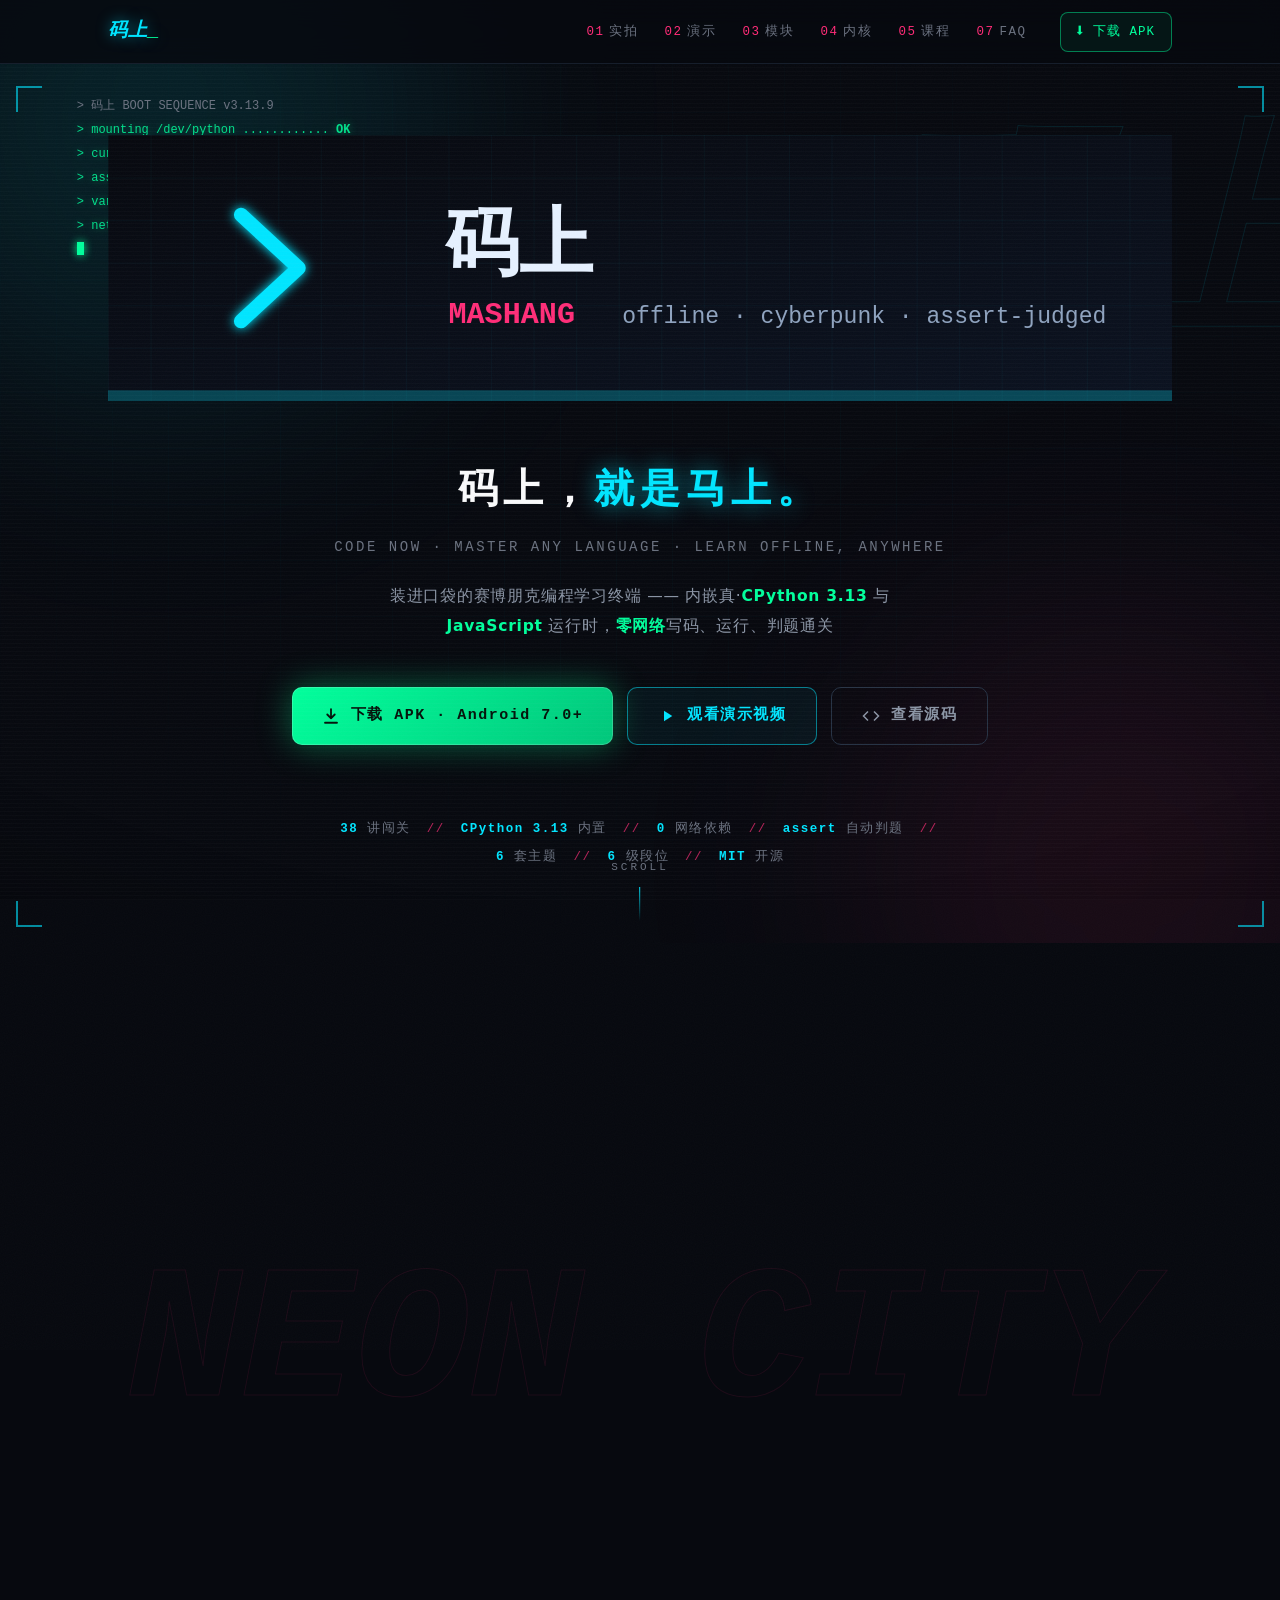
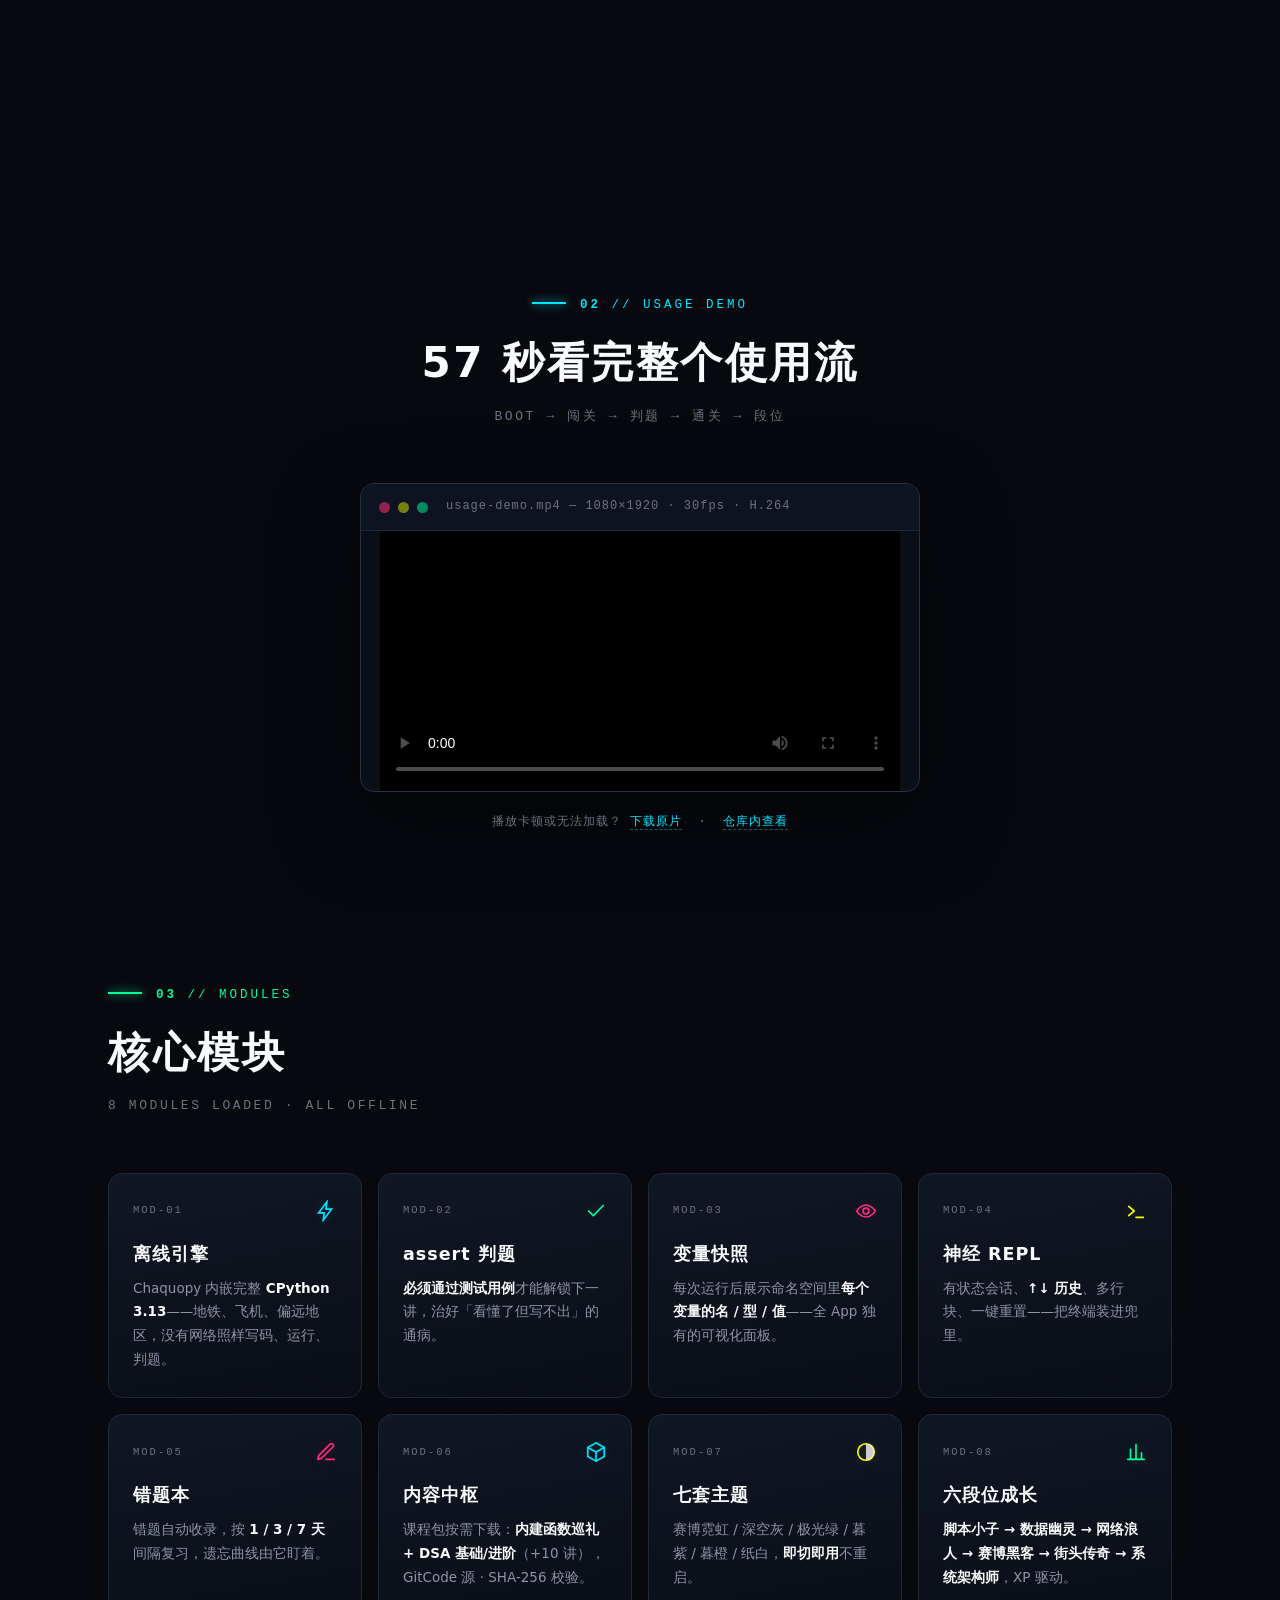
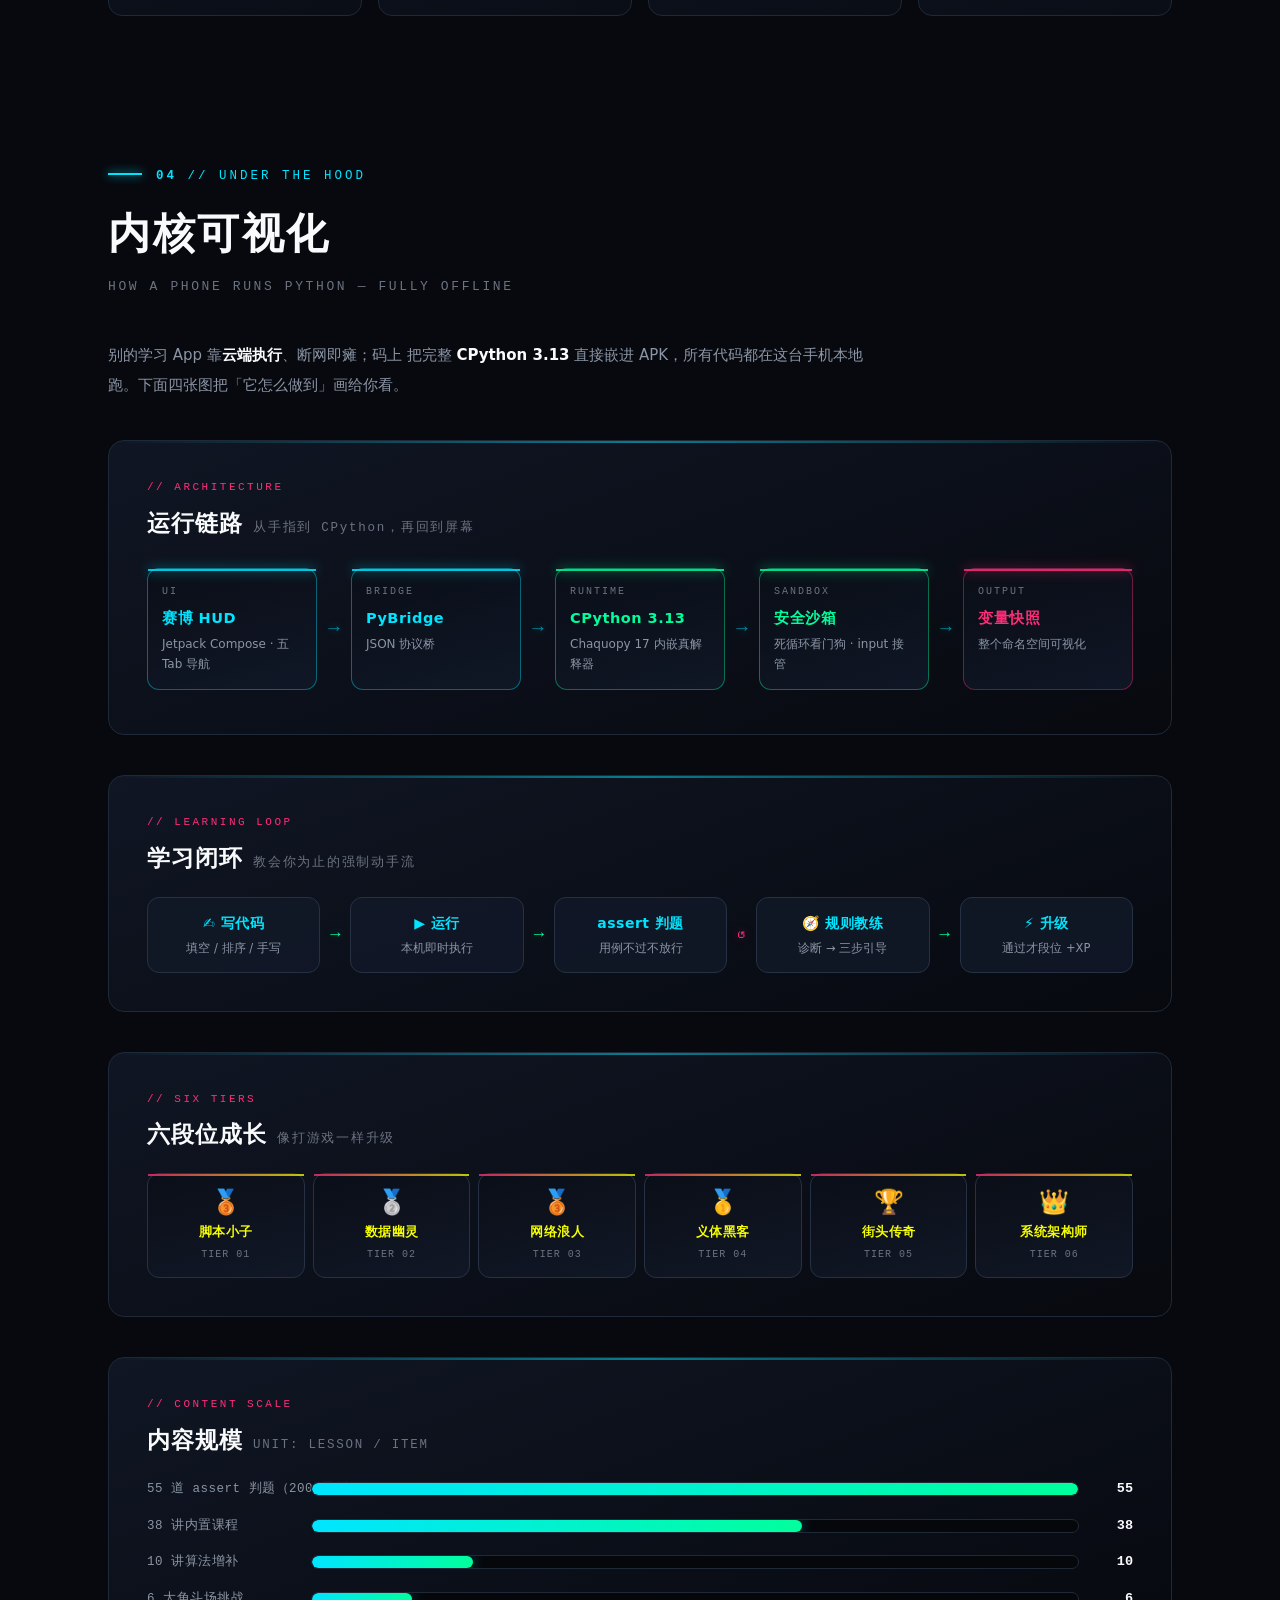
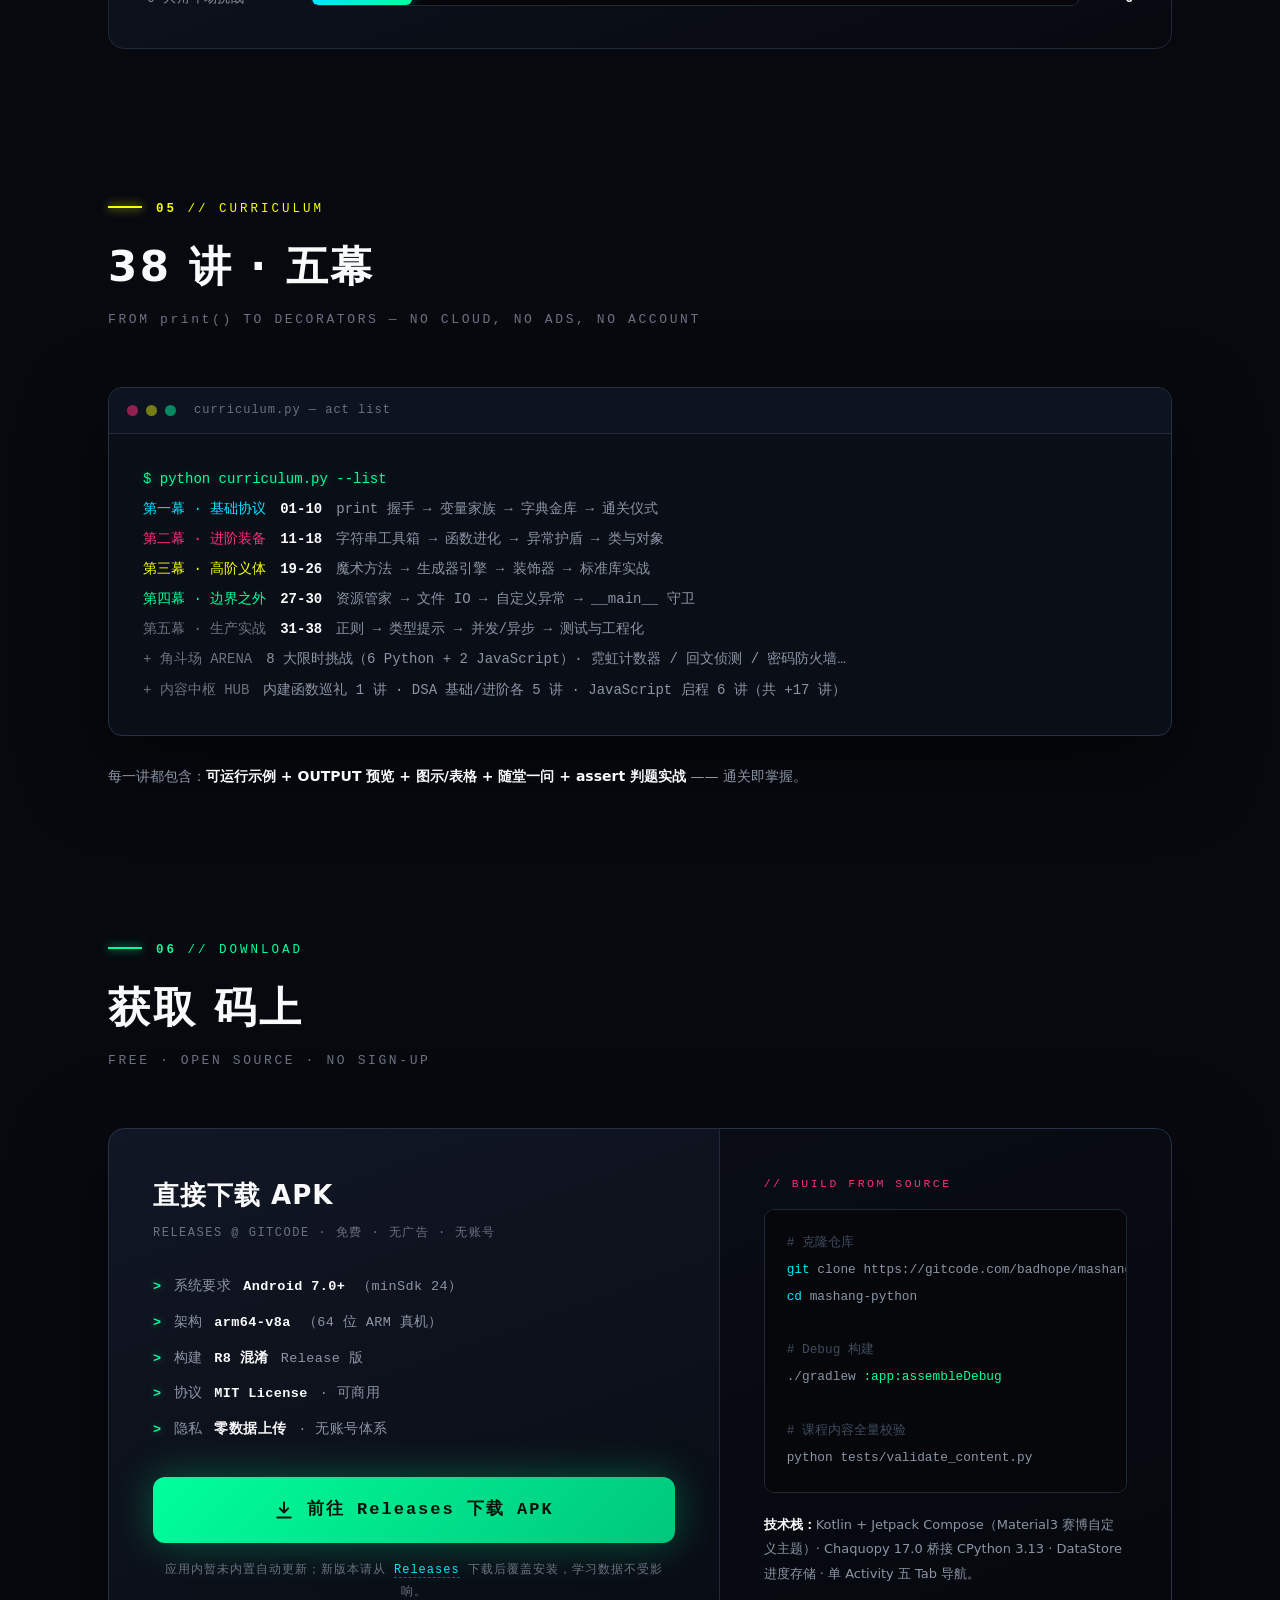
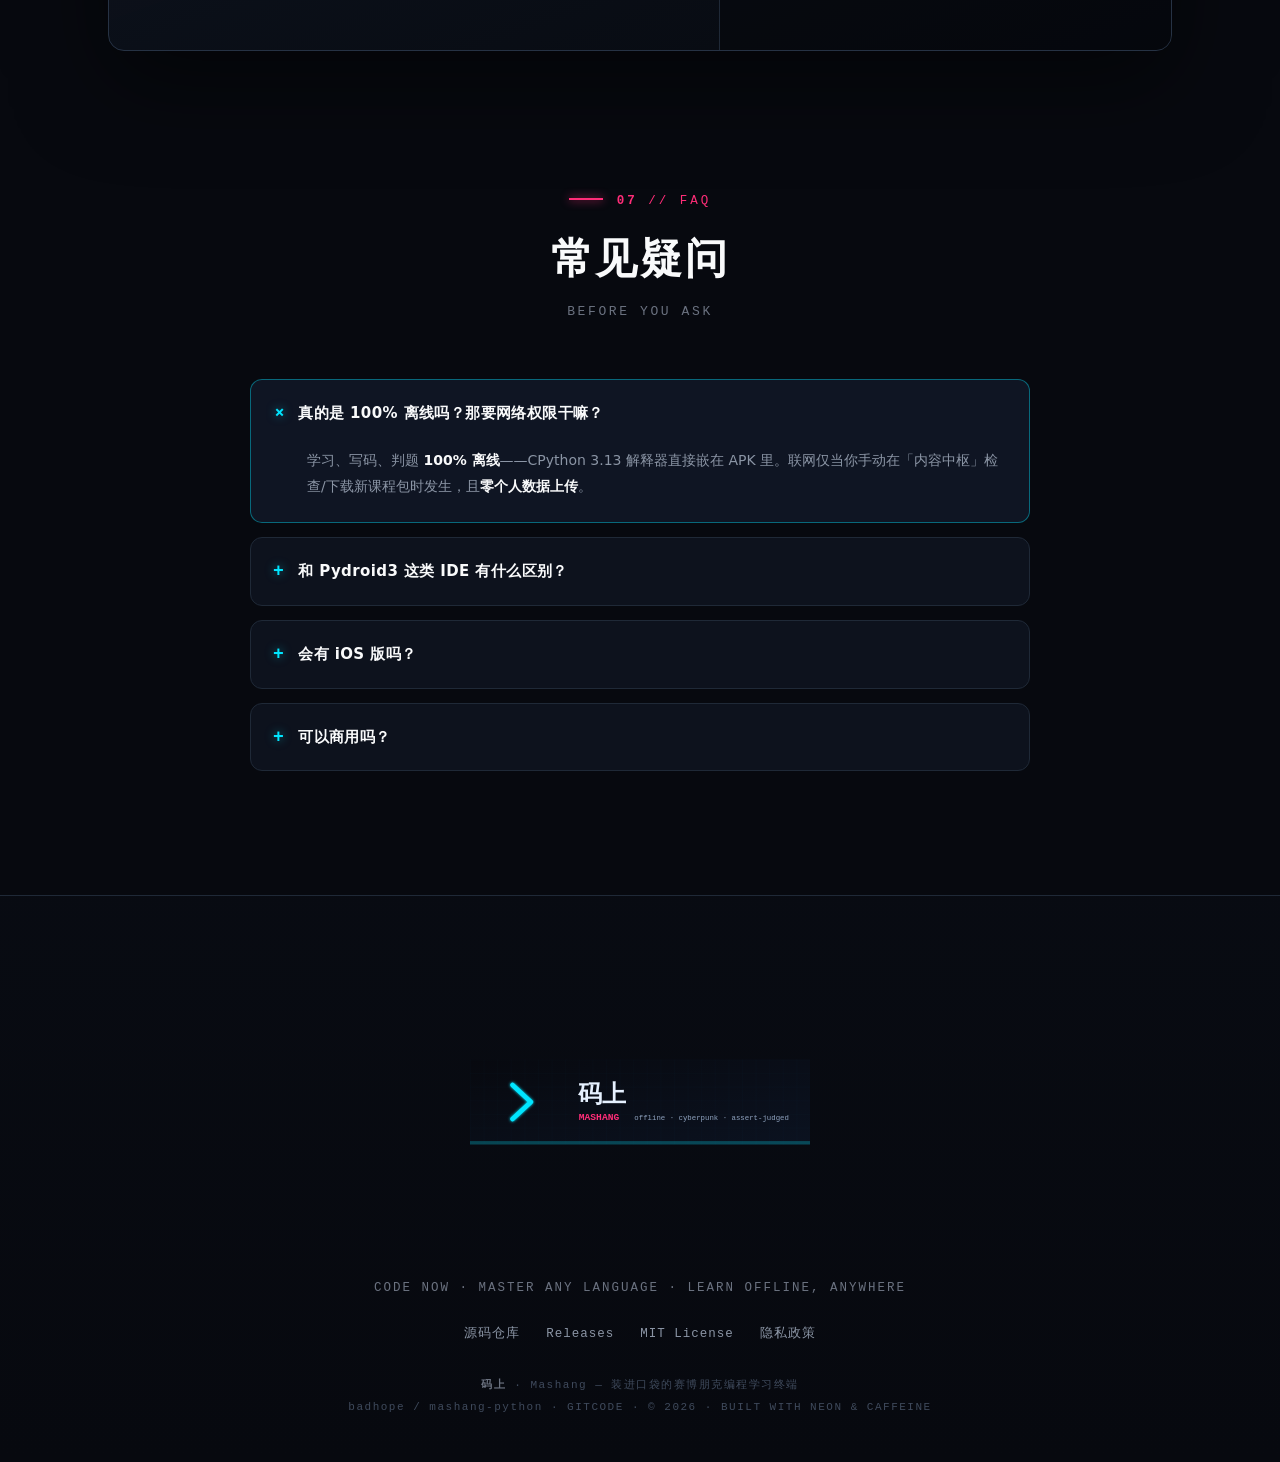
==== docs/index.html @ 93b21c2a "docs: 按品牌/一致性评审 P0 修正三语 README 与全站数字口径 - 日语 README 课程体系由 30 讲 4 幕重写为 38 讲 5 幕（与中英文一致），   补第五幕 31-38 " ====
<!DOCTYPE html>
<html lang="zh-CN">
<head>
<meta charset="UTF-8">
<meta name="viewport" content="width=device-width, initial-scale=1.0, viewport-fit=cover">
<title>码上 · Mashang — 装进口袋的赛博朋克编程学习终端</title>
<meta name="description" content="码上 · Mashang：内嵌真实语言运行时的离线编程学习终端。38 讲闯关、assert 自动判题、变量可视化、六段位成长。Android 7.0+ 免费下载，MIT 开源。">
<meta name="theme-color" content="#07090F">
<link rel="icon" href="data:image/svg+xml,%3Csvg xmlns='http://www.w3.org/2000/svg' viewBox='0 0 32 32'%3E%3Crect width='32' height='32' rx='6' fill='%2307090F'/%3E%3Ctext x='16' y='21' font-family='monospace' font-size='13' font-weight='700' fill='%2300E5FF' text-anchor='middle'%3EPY%3C/text%3E%3Crect x='6' y='25' width='20' height='2.5' fill='%2300FF9C'/%3E%3C/svg%3E">
<style>
:root{
  --bg0:#07090F; --bg1:#0A0E17; --card:#111827; --line:#1F2937; --line2:#263244;
  --cyan:#00E5FF; --green:#00FF9C; --mag:#FF2D78; --yel:#F7FF00;
  --dim:#6B7280; --dim2:#8B95A5; --hi:#F9FAFB;
  --mono:'JetBrains Mono','SF Mono','Cascadia Code','Fira Code',Consolas,'Courier New',monospace;
  --sans:'PingFang SC','HarmonyOS Sans SC','MiSans','Microsoft YaHei','Noto Sans SC',system-ui,sans-serif;
  --ease:cubic-bezier(.22,.68,.26,1);
  --nav-h:64px;
}
*{margin:0;padding:0;box-sizing:border-box;-webkit-tap-highlight-color:transparent}
html{scroll-behavior:smooth;overflow-x:clip}
body{background:var(--bg0);color:var(--hi);font-family:var(--sans);overflow-x:clip;
  -webkit-font-smoothing:antialiased;line-height:1.6;width:100%}
img,video,svg{max-width:100%}
::selection{background:rgba(0,229,255,.28);color:#fff}
::-webkit-scrollbar{width:10px;height:8px}
::-webkit-scrollbar-track{background:var(--bg0)}
::-webkit-scrollbar-thumb{background:#1c2636;border-radius:5px;border:2px solid var(--bg0)}
::-webkit-scrollbar-thumb:hover{background:#2a3a52}
a{color:inherit;text-decoration:none}
button{font-family:inherit}
.wrap{width:100%;max-width:1120px;margin-inline:auto;padding-inline:clamp(18px,4.5vw,28px)}
.mono{font-family:var(--mono)}

/* ===== global fx ===== */
#scan{position:fixed;inset:0;pointer-events:none;z-index:98;
  background:repeating-linear-gradient(0deg,rgba(255,255,255,.018) 0 1px,transparent 1px 4px);}
#vig{position:fixed;inset:0;pointer-events:none;z-index:97;
  background:radial-gradient(130% 100% at 50% 40%,transparent 60%,rgba(0,0,0,.5) 100%);}
#noise{position:fixed;inset:-50%;width:200%;height:200%;pointer-events:none;z-index:96;opacity:.05;
  background-image:url("data:image/svg+xml,%3Csvg xmlns='http://www.w3.org/2000/svg' width='120' height='120'%3E%3Cfilter id='n'%3E%3CfeTurbulence type='fractalNoise' baseFrequency='0.9' numOctaves='2'/%3E%3C/filter%3E%3Crect width='120' height='120' filter='url(%23n)' opacity='.5'/%3E%3C/svg%3E");
  animation:grain 9s steps(6) infinite}
@keyframes grain{0%,100%{transform:translate(0,0)}20%{transform:translate(-3%,2%)}40%{transform:translate(2%,-3%)}60%{transform:translate(-2%,-2%)}80%{transform:translate(3%,3%)}}

/* scroll progress */
#prog{position:fixed;top:0;left:0;height:2px;width:100%;z-index:101;transform-origin:0 50%;
  transform:scaleX(0);background:linear-gradient(90deg,var(--cyan),var(--green),var(--yel));
  box-shadow:0 0 12px rgba(0,229,255,.6);pointer-events:none}

/* reveal */
.rv{opacity:0;transform:translateY(34px);transition:opacity .8s var(--ease),transform .8s var(--ease)}
.rv.in{opacity:1;transform:none}

/* back to top */
#totop{position:fixed;right:18px;bottom:22px;z-index:99;width:46px;height:46px;border-radius:12px;
  display:flex;align-items:center;justify-content:center;cursor:pointer;
  color:var(--cyan);border:1px solid rgba(0,229,255,.45);background:rgba(7,9,15,.85);
  backdrop-filter:blur(10px);-webkit-backdrop-filter:blur(10px);
  opacity:0;visibility:hidden;transform:translateY(14px);
  transition:opacity .35s,visibility .35s,transform .35s,box-shadow .25s}
#totop.show{opacity:1;visibility:visible;transform:none}
#totop:hover{box-shadow:0 0 24px rgba(0,229,255,.35)}
#totop:active{transform:scale(.92)}
#totop svg{width:20px;height:20px}

/* ===== nav ===== */
nav{position:fixed;top:0;left:0;right:0;z-index:100;height:var(--nav-h);
  background:rgba(7,9,15,.82);backdrop-filter:blur(14px);-webkit-backdrop-filter:blur(14px);
  border-bottom:1px solid rgba(31,41,55,.7);transition:background .3s,box-shadow .3s}
nav.scrolled{background:rgba(7,9,15,.94);box-shadow:0 8px 30px rgba(0,0,0,.45)}
nav .wrap{height:100%;display:flex;align-items:center;gap:34px}
.nav-logo{font-family:var(--mono);font-weight:800;font-size:19px;color:var(--cyan);
  text-shadow:0 0 14px rgba(0,229,255,.5);letter-spacing:1px;font-style:italic;flex:none}
.nav-logo b{color:var(--hi);font-style:normal}
.nav-links{display:flex;gap:26px;margin-left:auto}
.nav-links a{font-family:var(--mono);font-size:12.5px;color:var(--dim);letter-spacing:1.5px;transition:color .25s}
.nav-links a:hover{color:var(--cyan);text-shadow:0 0 10px rgba(0,229,255,.5)}
.nav-links a i{color:var(--mag);font-style:normal;margin-right:5px}
.nav-cta{font-family:var(--mono);font-size:12.5px;letter-spacing:1px;color:var(--green);
  border:1px solid rgba(0,255,156,.45);padding:9px 16px;border-radius:8px;background:rgba(0,255,156,.06);
  transition:all .25s;white-space:nowrap;flex:none}
.nav-cta:hover{background:rgba(0,255,156,.16);box-shadow:0 0 22px rgba(0,255,156,.25)}
.nav-cta:active{transform:scale(.96)}
@media(max-width:860px){
  .nav-links{display:none}
  .nav-cta{margin-left:auto;padding:8px 14px;font-size:12px}
  nav .wrap{gap:14px}
}

/* ===== hero ===== */
#hero{min-height:100vh;min-height:100svh;position:relative;display:flex;flex-direction:column;
  justify-content:center;padding:calc(var(--nav-h) + 54px) 0 76px;overflow:clip}
#hero .glow-a,#hero .glow-b{position:absolute;border-radius:50%;filter:blur(120px);pointer-events:none;will-change:transform}
#hero .glow-a{width:560px;height:560px;background:rgba(0,229,255,.10);top:-160px;left:-120px}
#hero .glow-b{width:520px;height:520px;background:rgba(255,45,120,.08);bottom:-180px;right:-100px}
.gridbg{position:absolute;inset:0;pointer-events:none;opacity:.5;
  background:linear-gradient(rgba(0,229,255,.045) 1px,transparent 1px),
             linear-gradient(90deg,rgba(0,229,255,.045) 1px,transparent 1px);
  background-size:56px 56px;
  -webkit-mask-image:radial-gradient(75% 62% at 50% 42%,#000 30%,transparent 100%);
          mask-image:radial-gradient(75% 62% at 50% 42%,#000 30%,transparent 100%)}
.wm{position:absolute;right:-40px;top:16%;font-family:var(--mono);font-weight:800;font-style:italic;
  font-size:clamp(120px,18vw,230px);line-height:.9;color:transparent;
  -webkit-text-stroke:1px rgba(0,229,255,.10);pointer-events:none;user-select:none;letter-spacing:-4px}
.corner{position:absolute;width:26px;height:26px;pointer-events:none;opacity:.6;z-index:2}
.corner.tl{top:calc(var(--nav-h) + 22px);left:16px;border-top:2px solid var(--cyan);border-left:2px solid var(--cyan)}
.corner.tr{top:calc(var(--nav-h) + 22px);right:16px;border-top:2px solid var(--cyan);border-right:2px solid var(--cyan)}
.corner.bl{bottom:16px;left:16px;border-bottom:2px solid var(--cyan);border-left:2px solid var(--cyan)}
.corner.br{bottom:16px;right:16px;border-bottom:2px solid var(--cyan);border-right:2px solid var(--cyan)}

#boot{position:absolute;top:calc(var(--nav-h) + 30px);left:clamp(40px,6vw,80px);
  font-family:var(--mono);font-size:12px;line-height:2;
  color:rgba(0,255,156,.85);text-shadow:0 0 8px rgba(0,255,156,.35);pointer-events:none}
#boot .c{color:var(--dim);text-shadow:none}
#boot .caret{display:inline-block;width:7px;height:13px;background:var(--green);vertical-align:-2px;
  animation:blink 1s steps(1) infinite;box-shadow:0 0 8px var(--green)}
@keyframes blink{50%{opacity:0}}
@media(max-width:1020px){#boot{display:none}.wm{opacity:.45}}

.hero-inner{position:relative;text-align:center;z-index:2;width:100%}
.hero-logo{width:min(620px,88vw);margin:0 auto 8px;display:block;
  filter:drop-shadow(0 0 34px rgba(0,229,255,.28))}
.glitch-wrap{position:relative;display:inline-block;max-width:100%;animation:glitchshift 7s infinite}
@keyframes glitchshift{
  0%,91%,94.5%,100%{transform:none;filter:none}
  92%{transform:translate(-2px,1px) skewX(-1.2deg);filter:hue-rotate(18deg)}
  93%{transform:translate(2px,-1px)}
  93.6%{transform:translate(-1px,0) skewX(.8deg)}
}
.hero-tag{margin-top:30px;font-size:clamp(24px,5.4vw,40px);font-weight:900;letter-spacing:.14em}
.hero-tag em{font-style:normal;color:var(--cyan);text-shadow:0 0 22px rgba(0,229,255,.55)}
.hero-tag-en{margin-top:14px;font-family:var(--mono);font-size:clamp(10.5px,2.6vw,14px);
  color:var(--dim);letter-spacing:.18em;line-height:1.9;max-width:640px;margin-inline:auto}
.hero-sub{margin-top:22px;font-size:clamp(13.5px,3.2vw,15.5px);color:var(--dim2);letter-spacing:.05em;
  max-width:560px;margin-inline:auto;line-height:1.9;padding-inline:2px}
.hero-sub b{color:var(--green);font-weight:600}
.hero-cta{margin-top:clamp(30px,6vw,46px);display:flex;gap:14px;justify-content:center;
  align-items:stretch;flex-wrap:wrap;padding-inline:4px}
.btn{display:inline-flex;align-items:center;justify-content:center;gap:11px;font-family:var(--mono);
  font-weight:700;font-size:clamp(13.5px,3vw,15px);letter-spacing:.1em;padding:16px 30px;
  border-radius:10px;transition:transform .3s var(--ease),box-shadow .3s,background .25s,border-color .25s;
  position:relative;user-select:none;min-height:52px}
.btn svg{width:18px;height:18px;flex:none}
.btn:active{transform:scale(.97)!important}
.btn-primary{color:#04130b;background:linear-gradient(135deg,var(--green),#00c77b);
  box-shadow:0 0 34px rgba(0,255,156,.35),inset 0 0 0 1px rgba(255,255,255,.18)}
.btn-primary:hover{transform:translateY(-2px);box-shadow:0 6px 48px rgba(0,255,156,.5)}
.btn-ghost{color:var(--cyan);border:1px solid rgba(0,229,255,.5);background:rgba(0,229,255,.05)}
.btn-ghost:hover{background:rgba(0,229,255,.13);box-shadow:0 0 28px rgba(0,229,255,.28);transform:translateY(-2px)}
.btn-dim{color:var(--dim2);border:1px solid var(--line2);background:transparent}
.btn-dim:hover{color:var(--hi);border-color:var(--dim);transform:translateY(-2px)}
@media(max-width:560px){
  .hero-cta{flex-direction:column;align-items:center}
  .hero-cta .btn{width:min(100%,330px)}
}
.hero-stats{margin-top:clamp(44px,8vw,74px);display:flex;justify-content:center;flex-wrap:wrap;
  gap:8px 14px;max-width:640px;margin-inline:auto;
  font-family:var(--mono);font-size:clamp(10.5px,2.6vw,12.5px);color:var(--dim);letter-spacing:.12em}
.hero-stats span{white-space:nowrap}
.hero-stats span b{color:var(--cyan);font-weight:700}
.hero-stats .sep{color:rgba(255,45,120,.7);margin:0 2px}
.scroll-hint{position:absolute;bottom:22px;left:50%;transform:translateX(-50%);
  font-family:var(--mono);font-size:11px;color:var(--dim);letter-spacing:3px;text-align:center}
.scroll-hint::after{content:"";display:block;width:1px;height:34px;margin:10px auto 0;
  background:linear-gradient(var(--cyan),transparent);animation:drip 1.8s infinite}
@keyframes drip{0%{transform:scaleY(0);transform-origin:top}55%{transform:scaleY(1);transform-origin:top}56%{transform-origin:bottom}100%{transform:scaleY(0);transform-origin:bottom}}

/* ===== sections ===== */
section{padding:clamp(70px,11vw,110px) 0;scroll-margin-top:calc(var(--nav-h) + 12px)}
.sec-head{margin-bottom:clamp(36px,6vw,56px)}
.sec-id{font-family:var(--mono);font-size:12.5px;letter-spacing:3px;margin-bottom:14px}
.sec-id b{font-weight:700}
.sec-id .bar{display:inline-block;width:34px;height:2px;vertical-align:4px;margin-right:14px;
  background:currentColor;box-shadow:0 0 10px currentColor}
h2{font-size:clamp(26px,5.4vw,42px);font-weight:900;letter-spacing:.06em}
h2 small{display:block;font-family:var(--mono);font-size:clamp(10.5px,2.6vw,13px);font-weight:400;
  color:var(--dim);letter-spacing:.2em;margin-top:10px}
.sec-cyan{color:var(--cyan)} .sec-mag{color:var(--mag)} .sec-green{color:var(--green)} .sec-yel{color:var(--yel)}

/* ---- phones ---- */
#shots{position:relative;overflow:clip}
#shots .wm2{position:absolute;left:50%;top:44%;transform:translate(-50%,-50%);
  font-family:var(--mono);font-weight:800;font-style:italic;font-size:clamp(90px,15vw,190px);
  color:transparent;-webkit-text-stroke:1px rgba(255,45,120,.09);white-space:nowrap;pointer-events:none}
.phone-row{display:flex;justify-content:center;align-items:flex-end;gap:clamp(18px,4vw,56px);
  perspective:1400px}
.phone{width:min(258px,72vw);flex:none;position:relative;min-width:0;
  transition:transform .55s var(--ease)}
.phone .frame{border-radius:26px;padding:9px;background:linear-gradient(160deg,#141c2b,#0a0e17);
  border:1px solid var(--line2);position:relative;
  box-shadow:0 30px 70px rgba(0,0,0,.6),0 0 0 1px rgba(0,0,0,.5);transition:border-color .4s,box-shadow .4s}
.phone .frame::after{content:"";position:absolute;inset:0;border-radius:26px;pointer-events:none;
  background:linear-gradient(115deg,rgba(255,255,255,.07) 0%,transparent 28%)}
.phone .screen{border-radius:19px;overflow:hidden;position:relative;background:#07090F}
.phone .screen img{display:block;width:100%;height:auto}
.phone .screen::before{content:"";position:absolute;inset:0;z-index:2;pointer-events:none;
  background:repeating-linear-gradient(0deg,rgba(255,255,255,.03) 0 1px,transparent 1px 3px)}
.phone .notch{position:absolute;top:9px;left:50%;transform:translateX(-50%);width:86px;height:16px;
  background:#05070B;border-radius:0 0 10px 10px;z-index:3}
.phone-cap{margin-top:18px;text-align:center;font-family:var(--mono);font-size:11.5px;
  letter-spacing:2px;color:var(--dim)}
.phone-cap b{display:block;font-size:13px;margin-bottom:4px;letter-spacing:2px}
.p1{transform:rotateY(10deg) translateY(26px)}
.p2{transform:translateY(-14px);z-index:2}
.p3{transform:rotateY(-10deg) translateY(26px)}
@media(hover:hover) and (min-width:861px){
  .phone:hover{transform:translateY(-16px) rotateY(0)}
  .phone:hover .frame{border-color:rgba(0,229,255,.55);
    box-shadow:0 34px 80px rgba(0,0,0,.65),0 0 44px rgba(0,229,255,.18)}
}
/* mobile carousel */
@media(max-width:860px){
  .phone-row{flex-wrap:nowrap;overflow-x:auto;justify-content:flex-start;gap:18px;
    scroll-snap-type:x mandatory;-webkit-overflow-scrolling:touch;
    padding:6px 8px 10px;margin-inline:calc(-1 * clamp(18px,4.5vw,28px) + 8px);
    scrollbar-width:none}
  .phone-row::-webkit-scrollbar{display:none}
  .phone{width:min(76vw,290px);scroll-snap-align:center;transform:none!important}
  .phone-cap{white-space:nowrap}
  .carousel-hint{display:flex!important}
}
.carousel-hint{display:none;justify-content:center;align-items:center;gap:12px;margin-top:20px;
  font-family:var(--mono);font-size:11px;color:var(--dim);letter-spacing:2.5px}
.carousel-hint .line{width:44px;height:1px;background:linear-gradient(90deg,transparent,rgba(0,229,255,.55),transparent)}

/* ---- video ---- */
.term{border:1px solid var(--line2);border-radius:14px;overflow:hidden;background:var(--bg1);
  box-shadow:0 30px 80px rgba(0,0,0,.55);min-width:0}
.term-bar{display:flex;align-items:center;gap:8px;padding:13px 18px;background:#0d1320;
  border-bottom:1px solid var(--line);min-width:0}
.term-bar i{width:11px;height:11px;border-radius:50%;background:#1f2937;flex:none}
.term-bar i:nth-child(1){background:rgba(255,45,120,.55)}
.term-bar i:nth-child(2){background:rgba(247,255,0,.45)}
.term-bar i:nth-child(3){background:rgba(0,255,156,.5)}
.term-bar .tt{margin-left:10px;font-family:var(--mono);font-size:12px;color:var(--dim);
  letter-spacing:1px;min-width:0;flex:1;white-space:nowrap;overflow:hidden;text-overflow:ellipsis}
.term video{display:block;width:100%;max-width:520px;margin:0 auto;background:#000}
.demo-wrap{max-width:560px;margin:0 auto}
.demo-note{margin-top:18px;text-align:center;font-family:var(--mono);font-size:12px;
  color:var(--dim);letter-spacing:1px;line-height:2.1;padding-inline:8px}
.demo-note a{color:var(--cyan);border-bottom:1px dashed rgba(0,229,255,.4)}
.demo-note a:hover{text-shadow:0 0 10px rgba(0,229,255,.5)}
@media(max-width:560px){.demo-note{display:flex;flex-direction:column;gap:4px;align-items:center}}

/* ---- modules ---- */
.mods{display:grid;grid-template-columns:repeat(auto-fit,minmax(min(100%,248px),1fr));gap:16px}
.mod{border:1px solid var(--line);border-radius:14px;padding:26px 24px;background:
  linear-gradient(170deg,rgba(17,24,39,.9),rgba(10,14,23,.9));position:relative;overflow:hidden;
  min-width:0;transition:transform .4s var(--ease),border-color .4s,box-shadow .4s}
.mod::before{content:"";position:absolute;top:0;left:0;right:0;height:2px;background:var(--ac,var(--cyan));
  opacity:0;transition:opacity .4s;box-shadow:0 0 14px var(--ac,var(--cyan))}
@media(hover:hover){
  .mod:hover{transform:translateY(-5px);border-color:var(--ac-soft2,var(--line));
    box-shadow:0 18px 44px rgba(0,0,0,.5),0 0 30px var(--ac-soft,transparent)}
  .mod:hover::before{opacity:1}
}
.mod .top{display:flex;align-items:center;justify-content:space-between;margin-bottom:18px}
.mod .top svg{width:22px;height:22px;stroke:var(--ac,var(--cyan));flex:none;
  filter:drop-shadow(0 0 6px var(--ac-soft,rgba(0,229,255,.5)))}
.mod .id{font-family:var(--mono);font-size:10.5px;color:var(--dim);letter-spacing:2px}
.mod h3{font-size:17.5px;font-weight:800;letter-spacing:1px;margin-bottom:9px}
.mod p{font-size:13.5px;color:var(--dim2);line-height:1.75;overflow-wrap:anywhere}
.mod p b{color:var(--hi);font-weight:600}

/* ---- curriculum ---- */
.curr-term{font-family:var(--mono);font-size:clamp(12px,3vw,14px);line-height:2.15;
  padding:clamp(20px,4.5vw,30px) clamp(18px,4vw,34px);color:var(--dim2);min-width:0}
.curr-term .cmd{color:var(--green);text-shadow:0 0 8px rgba(0,255,156,.3)}
.act{display:flex;flex-wrap:wrap;align-items:baseline;column-gap:14px;row-gap:0}
.act .rng{color:var(--hi);font-weight:600}
.act .desc{color:var(--dim2)}
.a1{color:var(--cyan)} .a2{color:var(--mag)} .a3{color:var(--yel)}
.fin{color:var(--green)} .plus{color:var(--dim)}
.curr-term b{color:var(--hi);font-weight:600}
.curr-term .tag{white-space:nowrap}
.curr-chips{display:flex;flex-wrap:wrap;gap:12px;margin-top:26px}
.chip{font-family:var(--mono);font-size:12px;letter-spacing:1.5px;padding:9px 16px;border-radius:8px;
  border:1px solid var(--line2);color:var(--dim2)}
.chip b{margin-right:8px}
.curr-foot{margin-top:26px;font-size:14px;color:var(--dim2);line-height:2}
.curr-foot b{color:var(--hi)}

/* ---- download ---- */
.dl-card{display:grid;grid-template-columns:minmax(0,1.15fr) minmax(0,.85fr);gap:0;
  border:1px solid var(--line2);border-radius:16px;overflow:hidden;
  background:linear-gradient(160deg,rgba(17,24,39,.9),rgba(7,9,15,.95));
  box-shadow:0 30px 90px rgba(0,0,0,.5)}
@media(max-width:900px){.dl-card{grid-template-columns:minmax(0,1fr)}}
.dl-left{padding:clamp(28px,5vw,46px) clamp(22px,4.5vw,44px);border-right:1px solid var(--line);min-width:0}
@media(max-width:900px){.dl-left{border-right:none;border-bottom:1px solid var(--line)}}
.dl-left h3{font-size:clamp(21px,4.4vw,26px);font-weight:900;letter-spacing:1px;margin-bottom:8px}
.dl-left .sub{font-family:var(--mono);font-size:12px;color:var(--dim);letter-spacing:1.5px;margin-bottom:26px}
.spec{list-style:none;margin-bottom:30px}
.spec li{display:flex;gap:12px;align-items:baseline;font-size:13.5px;color:var(--dim2);
  padding:7px 0;font-family:var(--mono);letter-spacing:.4px;flex-wrap:wrap}
.spec li::before{content:">";color:var(--green);font-weight:700;flex:none;
  text-shadow:0 0 8px rgba(0,255,156,.4)}
.spec li b{color:var(--hi);font-weight:600}
.dl-btn-big{display:flex;align-items:center;justify-content:center;gap:13px;width:100%;
  font-family:var(--mono);font-weight:800;font-size:clamp(14.5px,3.4vw,17px);letter-spacing:2px;
  color:#04130b;padding:19px 12px;border-radius:12px;text-align:center;
  background:linear-gradient(135deg,var(--green),#00c77b);
  box-shadow:0 0 40px rgba(0,255,156,.3);transition:transform .3s var(--ease),box-shadow .3s}
.dl-btn-big:hover{transform:translateY(-3px);box-shadow:0 10px 54px rgba(0,255,156,.45)}
.dl-btn-big:active{transform:scale(.97)}
.dl-btn-big svg{width:20px;height:20px;flex:none}
.dl-alt{margin-top:16px;text-align:center;font-family:var(--mono);font-size:12px;
  color:var(--dim);letter-spacing:1px;line-height:1.9}
.dl-alt a{color:var(--cyan);border-bottom:1px dashed rgba(0,229,255,.4)}
.dl-right{padding:clamp(28px,5vw,46px) clamp(22px,4.5vw,44px);background:rgba(5,7,11,.5);min-width:0}
.dl-right .lbl{font-family:var(--mono);font-size:11.5px;color:var(--mag);letter-spacing:2.5px;margin-bottom:16px}
.codeblk{font-family:var(--mono);font-size:clamp(11.5px,2.9vw,12.8px);line-height:2.1;
  color:var(--dim2);background:#05070B;border:1px solid var(--line);border-radius:10px;
  padding:20px 22px;overflow-x:auto;white-space:pre;scrollbar-width:thin}
.codeblk .c1{color:var(--cyan)} .codeblk .c2{color:var(--green)} .codeblk .cm{color:#3f4a5c}
.dl-right .note{margin-top:20px;font-size:13px;color:var(--dim2);line-height:1.9}
.dl-right .note b{color:var(--hi)}

/* ---- faq ---- */
.faq{max-width:780px;margin:0 auto}
.faq details{border:1px solid var(--line);border-radius:12px;margin-bottom:14px;
  background:rgba(17,24,39,.6);transition:border-color .3s,background .3s;overflow:hidden}
.faq details[open]{border-color:rgba(0,229,255,.4);background:rgba(17,24,39,.85)}
.faq summary{cursor:pointer;list-style:none;padding:19px 22px;font-weight:700;font-size:15px;
  display:flex;align-items:center;gap:14px;letter-spacing:.4px;min-height:52px;user-select:none}
.faq summary::-webkit-details-marker{display:none}
.faq summary::before{content:"+";font-family:var(--mono);color:var(--cyan);font-size:18px;flex:none;
  text-shadow:0 0 10px rgba(0,229,255,.5);transition:transform .3s var(--ease)}
.faq details[open] summary::before{transform:rotate(45deg)}
.faq .ans{padding:0 22px 22px 56px;font-size:14px;color:var(--dim2);line-height:1.9;
  animation:ansIn .45s var(--ease)}
@keyframes ansIn{from{opacity:0;transform:translateY(-8px)}to{opacity:1;transform:none}}
.faq .ans b{color:var(--hi)}

/* ---- footer ---- */
footer{border-top:1px solid var(--line);padding:56px 0 44px;
  background:linear-gradient(rgba(10,14,23,.4),transparent)}
.foot-logo{width:min(340px,80vw);margin-inline:auto;opacity:.92;
  filter:drop-shadow(0 0 20px rgba(0,229,255,.18))}
footer .tag{margin-top:18px;font-family:var(--mono);font-size:clamp(10px,2.6vw,12.5px);
  color:var(--dim);letter-spacing:2px;padding-inline:12px}
.foot-links{display:flex;gap:14px 26px;justify-content:center;margin-top:26px;flex-wrap:wrap;padding-inline:12px}
.foot-links a{font-family:var(--mono);font-size:12.5px;color:var(--dim2);letter-spacing:1px;transition:color .25s}
.foot-links a:hover{color:var(--cyan)}
footer .fine{margin-top:30px;font-family:var(--mono);font-size:11px;color:#3f4a5c;
  letter-spacing:1.5px;line-height:2;padding-inline:12px;overflow-wrap:anywhere}
footer .fine b{color:var(--dim)}
.foot-center{text-align:center}

/* ---- system viz ---- */
.sys-sub{max-width:780px;color:var(--dim2);font-size:clamp(13.5px,3.2vw,15px);line-height:2;margin-top:-14px}
.sys-sub b{color:var(--hi)}
.viz{margin-top:clamp(26px,5vw,40px);border:1px solid var(--line);border-radius:16px;
  background:linear-gradient(160deg,rgba(17,24,39,.85),rgba(7,9,15,.92));
  padding:clamp(22px,4.5vw,38px);position:relative;overflow:hidden;min-width:0}
.viz::after{content:"";position:absolute;top:0;left:0;right:0;height:2px;
  background:linear-gradient(90deg,transparent,rgba(0,229,255,.5),transparent)}
.viz .vtag{font-family:var(--mono);font-size:11px;letter-spacing:2.5px;color:var(--mag);margin-bottom:8px}
.viz h3{font-size:clamp(18px,3.8vw,23px);font-weight:900;letter-spacing:1px;margin-bottom:20px}
.viz h3 small{font-family:var(--mono);font-weight:400;color:var(--dim);
  font-size:clamp(10.5px,2.6vw,12.5px);letter-spacing:.14em;margin-left:10px;display:inline-block}
.flow{display:flex;flex-wrap:wrap;align-items:stretch}
.node{flex:1 1 150px;min-width:0;border:1px solid var(--line2);border-radius:12px;
  padding:15px 14px;background:linear-gradient(165deg,rgba(10,14,23,.92),rgba(17,24,39,.92));
  position:relative;margin:6px 0}
.node::before{content:"";position:absolute;top:0;left:0;right:0;height:2px;background:var(--nc,var(--cyan));
  opacity:.85;box-shadow:0 0 12px var(--nc,var(--cyan))}
.node .ni{font-family:var(--mono);font-size:10px;color:var(--dim);letter-spacing:2px;margin-bottom:7px}
.node .nt{font-size:14.5px;font-weight:800;letter-spacing:.5px;margin-bottom:5px;color:var(--nc,var(--cyan))}
.node .nd{font-size:12px;color:var(--dim2);line-height:1.65}
.node.cyan{--nc:var(--cyan);border-color:rgba(0,229,255,.4)}
.node.green{--nc:var(--green);border-color:rgba(0,255,156,.4)}
.node.mag{--nc:var(--mag);border-color:rgba(255,45,120,.4)}
.arrow{display:flex;align-items:center;justify-content:center;color:rgba(0,229,255,.55);
  font-family:var(--mono);font-size:19px;flex:0 0 34px;text-shadow:0 0 10px rgba(0,229,255,.4)}
@media(max-width:760px){
  .flow{flex-direction:column}
  .arrow{transform:rotate(90deg);flex-basis:auto;height:24px}
}
.loop{display:flex;flex-wrap:wrap;gap:8px;align-items:stretch;justify-content:center}
.lnode{border:1px solid var(--line2);border-radius:12px;padding:14px 16px;
  background:rgba(17,24,39,.85);min-width:126px;flex:1 1 126px;text-align:center;min-width:0}
.lnode .lt{font-weight:800;font-size:14px;color:var(--cyan);letter-spacing:.5px}
.lnode .ld{font-size:11.5px;color:var(--dim2);margin-top:5px}
.larrow{display:flex;align-items:center;color:var(--green);font-family:var(--mono);font-size:17px;
  padding:0 2px;text-shadow:0 0 10px rgba(0,255,156,.4)}
.larrow.back{color:var(--mag);text-shadow:0 0 10px rgba(255,45,120,.4)}
.ladder{display:flex;flex-wrap:wrap;gap:8px}
.tier{flex:1 1 118px;min-width:0;border:1px solid var(--line2);border-radius:12px;padding:16px 10px 14px;
  background:linear-gradient(165deg,rgba(10,14,23,.92),rgba(17,24,39,.92));position:relative;text-align:center}
.tier::before{content:"";position:absolute;top:0;left:0;right:0;height:2px;
  background:linear-gradient(90deg,var(--mag),var(--yel));opacity:.75}
.tier .rk{font-size:24px;line-height:1;margin-bottom:8px}
.tier .tn{font-size:12.5px;font-weight:800;color:var(--yel);letter-spacing:.5px}
.tier .tp{font-family:var(--mono);font-size:10px;color:var(--dim);margin-top:5px;letter-spacing:1px}
.bars{display:flex;flex-direction:column;gap:15px;margin-top:4px}
.bar-row{display:grid;grid-template-columns:minmax(96px,150px) 1fr auto;gap:14px;align-items:center}
.bar-row .bl{font-family:var(--mono);font-size:12.5px;color:var(--dim2);letter-spacing:.5px;white-space:nowrap}
.bar-track{height:14px;border-radius:8px;background:#05070B;border:1px solid var(--line);overflow:hidden;min-width:0}
.bar-fill{height:100%;border-radius:8px;
  background:linear-gradient(90deg,var(--cyan),var(--green));
  box-shadow:0 0 14px rgba(0,229,255,.35);transform-origin:left;animation:barIn 1.1s var(--ease) both}
.bar-row:nth-child(2) .bar-fill{animation-delay:.12s}
.bar-row:nth-child(3) .bar-fill{animation-delay:.24s}
.bar-row:nth-child(4) .bar-fill{animation-delay:.36s}
@keyframes barIn{from{transform:scaleX(0)}to{transform:scaleX(1)}}
.bar-row .bv{font-family:var(--mono);font-size:13.5px;color:var(--hi);font-weight:700;min-width:40px;text-align:right}

/* ===== responsive fine-tuning ===== */
@media(max-width:560px){
  .corner.tl,.corner.tr{top:calc(var(--nav-h) + 12px)}
  .scroll-hint{display:none}
  #hero{padding-bottom:56px}
}
/* ===== reduced motion ===== */
@media (prefers-reduced-motion:reduce){
  html{scroll-behavior:auto}
  *,*::before,*::after{animation-duration:.01ms!important;animation-iteration-count:1!important;
    transition-duration:.01ms!important}
  .rv{opacity:1;transform:none}
}
</style>
</head>
<body>

<div id="noise"></div><div id="scan"></div><div id="vig"></div>
<div id="prog"></div>

<nav id="nav">
  <div class="wrap">
    <a class="nav-logo" href="#hero">码上<span style="color:var(--green)">_</span></a>
    <div class="nav-links">
      <a href="#shots"><i>01</i>实拍</a>
      <a href="#demo"><i>02</i>演示</a>
      <a href="#features"><i>03</i>模块</a>
      <a href="#system"><i>04</i>内核</a>
      <a href="#curriculum"><i>05</i>课程</a>
      <a href="#faq"><i>07</i>FAQ</a>
    </div>
    <a class="nav-cta" href="https://gitcode.com/badhope/mashang-python/releases" target="_blank" rel="noopener">⬇ 下载 APK</a>
  </div>
</nav>

<!-- ================= HERO ================= -->
<header id="hero">
  <div class="glow-a" id="glowA"></div><div class="glow-b" id="glowB"></div>
  <div class="gridbg"></div>
  <div class="wm">码上</div>
  <i class="corner tl"></i><i class="corner tr"></i><i class="corner bl"></i><i class="corner br"></i>
  <div id="boot" class="mono"></div>

  <div class="wrap hero-inner">
    <div class="glitch-wrap"><svg xmlns="http://www.w3.org/2000/svg" width="1200" height="300" viewBox="0 0 1200 300">
  <defs>
    <linearGradient id="bg" x1="0" y1="0" x2="1" y2="1">
      <stop offset="0" stop-color="#07090F"/>
      <stop offset="1" stop-color="#0B1220"/>
    </linearGradient>
    <filter id="glowCyan" x="-50%" y="-50%" width="200%" height="200%">
      <feGaussianBlur stdDeviation="6" result="b"/>
      <feMerge><feMergeNode in="b"/><feMergeNode in="SourceGraphic"/></feMerge>
    </filter>
    <filter id="glowGreen" x="-50%" y="-50%" width="200%" height="200%">
      <feGaussianBlur stdDeviation="5" result="b"/>
      <feMerge><feMergeNode in="b"/><feMergeNode in="SourceGraphic"/></feMerge>
    </filter>
    <pattern id="grid" width="48" height="48" patternUnits="userSpaceOnUse">
      <path d="M48 0H0V48" fill="none" stroke="#00E5FF" stroke-opacity="0.07"/>
    </pattern>
  </defs>

  <rect width="1200" height="300" fill="url(#bg)"/>
  <rect width="1200" height="300" fill="url(#grid)"/>

  <g filter="url(#glowCyan)">
    <path d="M150 90 L215 150 L150 210" fill="none" stroke="#00E5FF" stroke-width="16" stroke-linecap="round" stroke-linejoin="round"/>
  </g>
  <g filter="url(#glowGreen)">
    <path d="M245 196 L330 196" fill="none" stroke="#00FF9C" stroke-width="16" stroke-linecap="round"/>
  </g>

  <text x="380" y="150" font-family="Consolas, Menlo, monospace" font-size="84" font-weight="bold" fill="#E6F1FF">码上</text>
  <text x="384" y="212" font-family="Consolas, Menlo, monospace" font-size="34" font-weight="bold" fill="#FF2D78">MASHANG</text>
  <text x="580" y="212" font-family="Consolas, Menlo, monospace" font-size="26" fill="#8FA3BF">offline · cyberpunk · assert-judged</text>

  <rect x="0" y="288" width="1200" height="12" fill="#00E5FF" opacity="0.25"/>
</svg></div>
    <div class="hero-tag">码上，<em>就是马上。</em></div>
    <div class="hero-tag-en">CODE NOW · MASTER ANY LANGUAGE · LEARN OFFLINE, ANYWHERE</div>
    <div class="hero-sub">装进口袋的赛博朋克编程学习终端 —— 内嵌真·<b>CPython 3.13</b> 与 <b>JavaScript</b> 运行时，<b>零网络</b>写码、运行、判题通关</div>

    <div class="hero-cta">
      <a class="btn btn-primary" href="https://gitcode.com/badhope/mashang-python/releases" target="_blank" rel="noopener">
        <svg viewBox="0 0 24 24" fill="none" stroke="currentColor" stroke-width="2.4" stroke-linecap="round" stroke-linejoin="round"><path d="M12 3v12m0 0l-5-5m5 5l5-5M4 21h16"/></svg>
        下载 APK · Android 7.0+
      </a>
      <a class="btn btn-ghost" href="#demo">
        <svg viewBox="0 0 24 24" fill="currentColor"><path d="M8 5v14l11-7z"/></svg>
        观看演示视频
      </a>
      <a class="btn btn-dim" href="https://gitcode.com/badhope/mashang-python" target="_blank" rel="noopener">
        <svg viewBox="0 0 24 24" fill="none" stroke="currentColor" stroke-width="2"><path d="M16 18l6-6-6-6M8 6l-6 6 6 6"/></svg>
        查看源码
      </a>
    </div>

    <div class="hero-stats">
      <span><b>38</b> 讲闯关</span><span class="sep">//</span>
      <span><b>CPython 3.13</b> 内置</span><span class="sep">//</span>
      <span><b>0</b> 网络依赖</span><span class="sep">//</span>
      <span><b>assert</b> 自动判题</span><span class="sep">//</span>
      <span><b>6</b> 套主题</span><span class="sep">//</span>
      <span><b>6</b> 级段位</span><span class="sep">//</span>
      <span><b>MIT</b> 开源</span>
    </div>
  </div>
  <div class="scroll-hint">SCROLL</div>
</header>

<!-- ================= 01 SCREENS ================= -->
<section id="shots">
  <div class="wm2">NEON CITY</div>
  <div class="wrap">
    <div class="sec-head rv">
      <div class="sec-id sec-mag"><span class="bar"></span><b>01</b> // ON-DEVICE</div>
      <h2>装机实拍<small>REAL SCREENS · 1080×1920</small></h2>
    </div>
    <div class="phone-row" id="phoneRow">
      <div class="phone p1 rv">
        <div class="frame"><div class="notch"></div><div class="screen"><img src="assets/ph_home.jpg" alt="指挥台首页" width="600" height="1067"></div></div>
        <div class="phone-cap"><b style="color:var(--cyan)">指挥台 · HOME</b>XP / 连击 / 每日任务</div>
      </div>
      <div class="phone p2 rv">
        <div class="frame"><div class="notch"></div><div class="screen"><img src="assets/ph_console.jpg" alt="课程详情运行判题" width="600" height="1067"></div></div>
        <div class="phone-cap"><b style="color:var(--green)">运行判题 · RUN&GRADE</b>霓虹高亮 · 终端直显</div>
      </div>
      <div class="phone p3 rv">
        <div class="frame"><div class="notch"></div><div class="screen"><img src="assets/ph_toast.jpg" alt="通关结算" width="600" height="1067"></div></div>
        <div class="phone-cap"><b style="color:var(--yel)">通关结算 · CLEARED</b>assert 通过 · +60 XP</div>
      </div>
    </div>
    <div class="carousel-hint"><span class="line"></span>← 左右滑动查看 →<span class="line"></span></div>
  </div>
</section>

<!-- ================= 02 DEMO ================= -->
<section id="demo" style="padding-top:clamp(20px,4vw,40px)">
  <div class="wrap">
    <div class="sec-head rv" style="text-align:center">
      <div class="sec-id sec-cyan"><span class="bar"></span><b>02</b> // USAGE DEMO</div>
      <h2>57 秒看完整个使用流<small>BOOT → 闯关 → 判题 → 通关 → 段位</small></h2>
    </div>
    <div class="demo-wrap rv">
      <div class="term">
        <div class="term-bar"><i></i><i></i><i></i><span class="tt">usage-demo.mp4 — 1080×1920 · 30fps · H.264</span></div>
        <video controls preload="metadata" playsinline webkit-playsinline poster="assets/poster.jpg">
          <source src="usage-video.mp4" type="video/mp4">
          您的浏览器不支持视频播放 — 可使用下方链接下载观看。
        </video>
      </div>
      <div class="demo-note">
        <span>播放卡顿或无法加载？</span>
        <span><a href="usage-video.mp4" download="PY-NOW-usage-demo.mp4">下载原片</a>
        &nbsp;·&nbsp; <a href="https://gitcode.com/badhope/mashang-python/blob/main/demo/usage-video.mp4" target="_blank" rel="noopener">仓库内查看</a></span>
      </div>
    </div>
  </div>
</section>

<!-- ================= 03 MODULES ================= -->
<section id="features" style="padding-top:clamp(20px,4vw,40px)">
  <div class="wrap">
    <div class="sec-head rv">
      <div class="sec-id sec-green"><span class="bar"></span><b>03</b> // MODULES</div>
      <h2>核心模块<small>8 MODULES LOADED · ALL OFFLINE</small></h2>
    </div>
    <div class="mods" id="modGrid">
      <div class="mod rv" style="--ac:var(--cyan);--ac-soft:rgba(0,229,255,.16);--ac-soft2:rgba(0,229,255,.5)">
        <div class="top"><span class="id">MOD-01</span><svg viewBox="0 0 24 24" fill="none" stroke-width="1.8" stroke-linecap="round"><path d="M13 2L4 14h6l-1 8 9-12h-6z"/></svg></div>
        <h3>离线引擎</h3>
        <p>Chaquopy 内嵌完整 <b>CPython 3.13</b>——地铁、飞机、偏远地区，没有网络照样写码、运行、判题。</p>
      </div>
      <div class="mod rv" style="--ac:var(--green);--ac-soft:rgba(0,255,156,.16);--ac-soft2:rgba(0,255,156,.5)">
        <div class="top"><span class="id">MOD-02</span><svg viewBox="0 0 24 24" fill="none" stroke-width="1.8" stroke-linecap="round" stroke-linejoin="round"><path d="M20 6L9 17l-5-5"/></svg></div>
        <h3>assert 判题</h3>
        <p><b>必须通过测试用例</b>才能解锁下一讲，治好「看懂了但写不出」的通病。</p>
      </div>
      <div class="mod rv" style="--ac:var(--mag);--ac-soft:rgba(255,45,120,.16);--ac-soft2:rgba(255,45,120,.5)">
        <div class="top"><span class="id">MOD-03</span><svg viewBox="0 0 24 24" fill="none" stroke-width="1.8" stroke-linecap="round"><circle cx="12" cy="12" r="3.2"/><path d="M2 12s3.5-6.5 10-6.5S22 12 22 12s-3.5 6.5-10 6.5S2 12 2 12z"/></svg></div>
        <h3>变量快照</h3>
        <p>每次运行后展示命名空间里<b>每个变量的名 / 型 / 值</b>——全 App 独有的可视化面板。</p>
      </div>
      <div class="mod rv" style="--ac:var(--yel);--ac-soft:rgba(247,255,0,.14);--ac-soft2:rgba(247,255,0,.45)">
        <div class="top"><span class="id">MOD-04</span><svg viewBox="0 0 24 24" fill="none" stroke-width="1.8" stroke-linecap="round" stroke-linejoin="round"><path d="M4 17l6-5-6-5M12 19h8"/></svg></div>
        <h3>神经 REPL</h3>
        <p>有状态会话、<b>↑↓ 历史</b>、多行块、一键重置——把终端装进兜里。</p>
      </div>
      <div class="mod rv" style="--ac:var(--mag);--ac-soft:rgba(255,45,120,.16);--ac-soft2:rgba(255,45,120,.5)">
        <div class="top"><span class="id">MOD-05</span><svg viewBox="0 0 24 24" fill="none" stroke-width="1.8" stroke-linecap="round" stroke-linejoin="round"><path d="M12 20h9M16.5 3.5a2.1 2.1 0 013 3L7 19l-4 1 1-4z"/></svg></div>
        <h3>错题本</h3>
        <p>错题自动收录，按 <b>1 / 3 / 7 天</b>间隔复习，遗忘曲线由它盯着。</p>
      </div>
      <div class="mod rv" style="--ac:var(--cyan);--ac-soft:rgba(0,229,255,.16);--ac-soft2:rgba(0,229,255,.5)">
        <div class="top"><span class="id">MOD-06</span><svg viewBox="0 0 24 24" fill="none" stroke-width="1.8" stroke-linecap="round"><path d="M12 2l9 5v10l-9 5-9-5V7z"/><path d="M12 12l9-5M12 12v10M12 12L3 7"/></svg></div>
        <h3>内容中枢</h3>
        <p>课程包按需下载：<b>内建函数巡礼 + DSA 基础/进阶</b>（+10 讲），GitCode 源 · SHA-256 校验。</p>
      </div>
      <div class="mod rv" style="--ac:var(--yel);--ac-soft:rgba(247,255,0,.14);--ac-soft2:rgba(247,255,0,.45)">
        <div class="top"><span class="id">MOD-07</span><svg viewBox="0 0 24 24" fill="none" stroke-width="1.8" stroke-linecap="round"><circle cx="12" cy="12" r="9"/><path d="M12 3a9 9 0 010 18z" fill="currentColor" stroke="none" opacity=".8"/></svg></div>
        <h3>七套主题</h3>
        <p>赛博霓虹 / 深空灰 / 极光绿 / 暮紫 / 暮橙 / 纸白，<b>即切即用</b>不重启。</p>
      </div>
      <div class="mod rv" style="--ac:var(--green);--ac-soft:rgba(0,255,156,.16);--ac-soft2:rgba(0,255,156,.5)">
        <div class="top"><span class="id">MOD-08</span><svg viewBox="0 0 24 24" fill="none" stroke-width="1.8" stroke-linecap="round" stroke-linejoin="round"><path d="M3 20h18M6 20V9m6 11V4m6 16v-7"/></svg></div>
        <h3>六段位成长</h3>
        <p><b>脚本小子 → 数据幽灵 → 网络浪人 → 赛博黑客 → 街头传奇 → 系统架构师</b>，XP 驱动。</p>
      </div>
    </div>
  </div>
</section>

<!-- ================= 04 SYSTEM VIZ ================= -->
<section id="system" style="padding-top:clamp(20px,4vw,40px)">
  <div class="wrap">
    <div class="sec-head rv">
      <div class="sec-id sec-cyan"><span class="bar"></span><b>04</b> // UNDER THE HOOD</div>
      <h2>内核可视化<small>HOW A PHONE RUNS PYTHON — FULLY OFFLINE</small></h2>
    </div>
    <p class="sys-sub rv">别的学习 App 靠<b>云端执行</b>、断网即瘫；码上 把完整 <b>CPython 3.13</b> 直接嵌进 APK，所有代码都在这台手机本地跑。下面四张图把「它怎么做到」画给你看。</p>

    <div class="viz rv">
      <div class="vtag">// ARCHITECTURE</div>
      <h3>运行链路<small>从手指到 CPython，再回到屏幕</small></h3>
      <div class="flow">
        <div class="node cyan"><div class="ni">UI</div><div class="nt">赛博 HUD</div><div class="nd">Jetpack Compose · 五 Tab 导航</div></div>
        <div class="arrow">→</div>
        <div class="node cyan"><div class="ni">BRIDGE</div><div class="nt">PyBridge</div><div class="nd">JSON 协议桥</div></div>
        <div class="arrow">→</div>
        <div class="node green"><div class="ni">RUNTIME</div><div class="nt">CPython 3.13</div><div class="nd">Chaquopy 17 内嵌真解释器</div></div>
        <div class="arrow">→</div>
        <div class="node green"><div class="ni">SANDBOX</div><div class="nt">安全沙箱</div><div class="nd">死循环看门狗 · input 接管</div></div>
        <div class="arrow">→</div>
        <div class="node mag"><div class="ni">OUTPUT</div><div class="nt">变量快照</div><div class="nd">整个命名空间可视化</div></div>
      </div>
    </div>

    <div class="viz rv">
      <div class="vtag">// LEARNING LOOP</div>
      <h3>学习闭环<small>教会你为止的强制动手流</small></h3>
      <div class="loop">
        <div class="lnode"><div class="lt">✍️ 写代码</div><div class="ld">填空 / 排序 / 手写</div></div>
        <div class="larrow">→</div>
        <div class="lnode"><div class="lt">▶ 运行</div><div class="ld">本机即时执行</div></div>
        <div class="larrow">→</div>
        <div class="lnode"><div class="lt">assert 判题</div><div class="ld">用例不过不放行</div></div>
        <div class="larrow back">↺</div>
        <div class="lnode"><div class="lt">🧭 规则教练</div><div class="ld">诊断 → 三步引导</div></div>
        <div class="larrow">→</div>
        <div class="lnode"><div class="lt">⚡ 升级</div><div class="ld">通过才段位 +XP</div></div>
      </div>
    </div>

    <div class="viz rv">
      <div class="vtag">// SIX TIERS</div>
      <h3>六段位成长<small>像打游戏一样升级</small></h3>
      <div class="ladder">
        <div class="tier"><div class="rk">🥉</div><div class="tn">脚本小子</div><div class="tp">TIER 01</div></div>
        <div class="tier"><div class="rk">🥈</div><div class="tn">数据幽灵</div><div class="tp">TIER 02</div></div>
        <div class="tier"><div class="rk">🥉</div><div class="tn">网络浪人</div><div class="tp">TIER 03</div></div>
        <div class="tier"><div class="rk">🥇</div><div class="tn">义体黑客</div><div class="tp">TIER 04</div></div>
        <div class="tier"><div class="rk">🏆</div><div class="tn">街头传奇</div><div class="tp">TIER 05</div></div>
        <div class="tier"><div class="rk">👑</div><div class="tn">系统架构师</div><div class="tp">TIER 06</div></div>
      </div>
    </div>

    <div class="viz rv">
      <div class="vtag">// CONTENT SCALE</div>
      <h3>内容规模<small>UNIT: LESSON / ITEM</small></h3>
      <div class="bars">
        <div class="bar-row"><span class="bl">55 道 assert 判题（200 用例）</span><div class="bar-track"><div class="bar-fill" style="width:100%"></div></div><span class="bv">55</span></div>
        <div class="bar-row"><span class="bl">38 讲内置课程</span><div class="bar-track"><div class="bar-fill" style="width:64%"></div></div><span class="bv">38</span></div>
        <div class="bar-row"><span class="bl">10 讲算法增补</span><div class="bar-track"><div class="bar-fill" style="width:21%"></div></div><span class="bv">10</span></div>
        <div class="bar-row"><span class="bl">6 大角斗场挑战</span><div class="bar-track"><div class="bar-fill" style="width:13%"></div></div><span class="bv">6</span></div>
      </div>
    </div>
  </div>
</section>

<!-- ================= CURRICULUM ================= -->
<section id="curriculum" style="padding-top:clamp(20px,4vw,40px)">
  <div class="wrap">
    <div class="sec-head rv">
      <div class="sec-id sec-yel"><span class="bar"></span><b>05</b> // CURRICULUM</div>
      <h2>38 讲 · 五幕<small>FROM print() TO DECORATORS — NO CLOUD, NO ADS, NO ACCOUNT</small></h2>
    </div>
    <div class="term rv">
      <div class="term-bar"><i></i><i></i><i></i><span class="tt">curriculum.py — act list</span></div>
      <div class="curr-term">
        <div><span class="cmd">$ python curriculum.py --list</span></div>
        <div class="act"><span class="tag a1">第一幕 · 基础协议</span><span class="rng">01-10</span><span class="desc">print 握手 → 变量家族 → 字典金库 → 通关仪式</span></div>
        <div class="act"><span class="tag a2">第二幕 · 进阶装备</span><span class="rng">11-18</span><span class="desc">字符串工具箱 → 函数进化 → 异常护盾 → 类与对象</span></div>
        <div class="act"><span class="tag a3">第三幕 · 高阶义体</span><span class="rng">19-26</span><span class="desc">魔术方法 → 生成器引擎 → 装饰器 → 标准库实战</span></div>
        <div class="act"><span class="tag fin">第四幕 · 边界之外</span><span class="rng">27-30</span><span class="desc">资源管家 → 文件 IO → 自定义异常 → __main__ 守卫</span></div>
        <div class="act"><span class="tag plus">第五幕 · 生产实战</span><span class="rng">31-38</span><span class="desc">正则 → 类型提示 → 并发/异步 → 测试与工程化</span></div>
        <div class="act"><span class="tag plus">+ 角斗场 ARENA</span><span class="desc">8 大限时挑战（6 Python + 2 JavaScript）· 霓虹计数器 / 回文侦测 / 密码防火墙…</span></div>
        <div class="act"><span class="tag plus">+ 内容中枢 HUB</span><span class="desc">内建函数巡礼 1 讲 · DSA 基础/进阶各 5 讲 · JavaScript 启程 6 讲（共 +17 讲）</span></div>
      </div>
    </div>
    <p class="curr-foot rv">每一讲都包含：<b>可运行示例 + OUTPUT 预览 + 图示/表格 + 随堂一问 + assert 判题实战</b> —— 通关即掌握。</p>
  </div>
</section>

<!-- ================= 05 DOWNLOAD ================= -->
<section id="download" style="padding-top:clamp(20px,4vw,40px)">
  <div class="wrap">
    <div class="sec-head rv">
      <div class="sec-id sec-green"><span class="bar"></span><b>06</b> // DOWNLOAD</div>
      <h2>获取 码上<small>FREE · OPEN SOURCE · NO SIGN-UP</small></h2>
    </div>
    <div class="dl-card rv">
      <div class="dl-left">
        <h3>直接下载 APK</h3>
        <div class="sub">RELEASES @ GITCODE · 免费 · 无广告 · 无账号</div>
        <ul class="spec">
          <li>系统要求 <b>Android 7.0+</b>（minSdk 24）</li>
          <li>架构 <b>arm64-v8a</b>（64 位 ARM 真机）</li>
          <li>构建 <b>R8 混淆</b> Release 版</li>
          <li>协议 <b>MIT License</b> · 可商用</li>
          <li>隐私 <b>零数据上传</b> · 无账号体系</li>
        </ul>
        <a class="dl-btn-big" href="https://gitcode.com/badhope/mashang-python/releases" target="_blank" rel="noopener">
          <svg viewBox="0 0 24 24" fill="none" stroke="currentColor" stroke-width="2.4" stroke-linecap="round" stroke-linejoin="round"><path d="M12 3v12m0 0l-5-5m5 5l5-5M4 21h16"/></svg>
          前往 Releases 下载 APK
        </a>
        <div class="dl-alt">应用内暂未内置自动更新；新版本请从 <a href="https://gitcode.com/badhope/mashang-python/releases" target="_blank" rel="noopener">Releases</a> 下载后覆盖安装，学习数据不受影响。</div>
      </div>
      <div class="dl-right">
        <div class="lbl">// BUILD FROM SOURCE</div>
        <div class="codeblk"><span class="cm"># 克隆仓库</span>
<span class="c1">git</span> clone https://gitcode.com/badhope/mashang-python.git
<span class="c1">cd</span> mashang-python

<span class="cm"># Debug 构建</span>
./gradlew <span class="c2">:app:assembleDebug</span>

<span class="cm"># 课程内容全量校验</span>
python tests/validate_content.py</div>
        <p class="note"><b>技术栈：</b>Kotlin + Jetpack Compose（Material3 赛博自定义主题）· Chaquopy 17.0 桥接 CPython 3.13 · DataStore 进度存储 · 单 Activity 五 Tab 导航。</p>
      </div>
    </div>
  </div>
</section>

<!-- ================= FAQ ================= -->
<section id="faq" style="padding-top:clamp(16px,3vw,30px)">
  <div class="wrap">
    <div class="sec-head rv" style="text-align:center">
      <div class="sec-id sec-mag"><span class="bar"></span><b>07</b> // FAQ</div>
      <h2>常见疑问<small>BEFORE YOU ASK</small></h2>
    </div>
    <div class="faq" id="faqList">
      <details class="rv" open>
        <summary>真的是 100% 离线吗？那要网络权限干嘛？</summary>
        <div class="ans">学习、写码、判题 <b>100% 离线</b>——CPython 3.13 解释器直接嵌在 APK 里。联网仅当你手动在「内容中枢」检查/下载新课程包时发生，且<b>零个人数据上传</b>。</div>
      </details>
      <details class="rv">
        <summary>和 Pydroid3 这类 IDE 有什么区别？</summary>
        <div class="ans">Pydroid 是开发工具；码上 是<b>「课程即代码」的学习终端</b>——每讲自带判题挑战与成长体系。我们的目标是<b>教会你</b>，而不是只给你一个空白编辑器。</div>
      </details>
      <details class="rv">
        <summary>会有 iOS 版吗？</summary>
        <div class="ans">当前技术栈（Chaquopy）仅支持 Android；iOS 需要另一套方案，已列入<b>长期路线图</b>。</div>
      </details>
      <details class="rv">
        <summary>可以商用吗？</summary>
        <div class="ans">可以。项目以 <b>MIT License</b> 开源——可自由使用、修改、分发（含商用），只需保留许可声明。详见仓库 LICENSE。</div>
      </details>
    </div>
  </div>
</section>

<!-- ================= FOOTER ================= -->
<footer>
  <div class="wrap foot-center">
    <div class="rv"><div style="width:min(340px,80vw);margin:0 auto"><svg xmlns="http://www.w3.org/2000/svg" width="1200" height="300" viewBox="0 0 1200 300">
  <defs>
    <linearGradient id="bg" x1="0" y1="0" x2="1" y2="1">
      <stop offset="0" stop-color="#07090F"/>
      <stop offset="1" stop-color="#0B1220"/>
    </linearGradient>
    <filter id="glowCyan" x="-50%" y="-50%" width="200%" height="200%">
      <feGaussianBlur stdDeviation="6" result="b"/>
      <feMerge><feMergeNode in="b"/><feMergeNode in="SourceGraphic"/></feMerge>
    </filter>
    <filter id="glowGreen" x="-50%" y="-50%" width="200%" height="200%">
      <feGaussianBlur stdDeviation="5" result="b"/>
      <feMerge><feMergeNode in="b"/><feMergeNode in="SourceGraphic"/></feMerge>
    </filter>
    <pattern id="grid" width="48" height="48" patternUnits="userSpaceOnUse">
      <path d="M48 0H0V48" fill="none" stroke="#00E5FF" stroke-opacity="0.07"/>
    </pattern>
  </defs>

  <rect width="1200" height="300" fill="url(#bg)"/>
  <rect width="1200" height="300" fill="url(#grid)"/>

  <g filter="url(#glowCyan)">
    <path d="M150 90 L215 150 L150 210" fill="none" stroke="#00E5FF" stroke-width="16" stroke-linecap="round" stroke-linejoin="round"/>
  </g>
  <g filter="url(#glowGreen)">
    <path d="M245 196 L330 196" fill="none" stroke="#00FF9C" stroke-width="16" stroke-linecap="round"/>
  </g>

  <text x="380" y="150" font-family="Consolas, Menlo, monospace" font-size="84" font-weight="bold" fill="#E6F1FF">码上</text>
  <text x="384" y="212" font-family="Consolas, Menlo, monospace" font-size="34" font-weight="bold" fill="#FF2D78">MASHANG</text>
  <text x="580" y="212" font-family="Consolas, Menlo, monospace" font-size="26" fill="#8FA3BF">offline · cyberpunk · assert-judged</text>

  <rect x="0" y="288" width="1200" height="12" fill="#00E5FF" opacity="0.25"/>
</svg></div></div>
    <div class="tag">CODE NOW · MASTER ANY LANGUAGE · LEARN OFFLINE, ANYWHERE</div>
    <div class="foot-links">
      <a href="https://gitcode.com/badhope/mashang-python" target="_blank" rel="noopener">源码仓库</a>
      <a href="https://gitcode.com/badhope/mashang-python/releases" target="_blank" rel="noopener">Releases</a>
      <a href="https://gitcode.com/badhope/mashang-python/blob/main/LICENSE" target="_blank" rel="noopener">MIT License</a>
      <a href="https://gitcode.com/badhope/mashang-python/blob/main/PRIVACY_POLICY.md" target="_blank" rel="noopener">隐私政策</a>
    </div>
    <div class="fine">
      <b>码上</b> · Mashang — 装进口袋的赛博朋克编程学习终端<br>
      badhope / mashang-python · GITCODE · © 2026 · BUILT WITH NEON &amp; CAFFEINE
    </div>
  </div>
</footer>

<button id="totop" aria-label="回到顶部">
  <svg viewBox="0 0 24 24" fill="none" stroke="currentColor" stroke-width="2.2" stroke-linecap="round" stroke-linejoin="round"><path d="M12 19V5m0 0l-6 6m6-6l6 6"/></svg>
</button>

<script>
(() => {
  const reduceMotion = matchMedia('(prefers-reduced-motion: reduce)').matches;
  const finePointer  = matchMedia('(hover:hover) and (pointer:fine)').matches;

  /* ---- boot log typing ---- */
  const BOOT=[
    ['> 码上 BOOT SEQUENCE v3.13.9','c'],
    ['> mounting /dev/python ............ <b>OK</b>',''],
    ['> curriculum: 38 lessons .......... <b>LOADED</b>',''],
    ['> assert judge .................... <b>ARMED</b>',''],
    ['> variable snapshot ............... <b>READY</b>',''],
    ['> network ......................... <b style="color:#FF2D78">DISABLED</b>','']
  ];
  (async()=>{
    const box=document.getElementById('boot'); if(!box) return;
    if (reduceMotion){ box.innerHTML=BOOT.map(([h,c])=>`<div class="${c}">${h}</div>`).join(''); return; }
    for(const [html,cls] of BOOT){
      const d=document.createElement('div'); if(cls)d.className=cls;
      d.innerHTML=html; box.appendChild(d);
      await new Promise(r=>setTimeout(r,240));
    }
    const c=document.createElement('i'); c.className='caret'; box.appendChild(c);
  })();

  /* ---- scroll reveal with stagger ---- */
  document.querySelectorAll('.mods, .phone-row, .faq').forEach(g=>{
    [...g.querySelectorAll(':scope > .rv')].forEach((el,i)=>el.style.transitionDelay=(i*80)+'ms');
  });
  const io=new IntersectionObserver(es=>es.forEach(e=>{
    if(e.isIntersecting){ e.target.classList.add('in'); io.unobserve(e.target); }
  }),{threshold:.1,rootMargin:'0px 0px -36px 0px'});
  document.querySelectorAll('.rv').forEach(el=>io.observe(el));

  /* ---- scroll progress + nav state + back-to-top ---- */
  const prog=document.getElementById('prog'), nav=document.getElementById('nav'), totop=document.getElementById('totop');
  let ticking=false;
  function onScroll(){
    if(ticking) return; ticking=true;
    requestAnimationFrame(()=>{
      const st=scrollY, h=document.documentElement.scrollHeight-innerHeight;
      prog.style.transform=`scaleX(${h>0?st/h:0})`;
      nav.classList.toggle('scrolled', st>10);
      totop.classList.toggle('show', st>640);
      ticking=false;
    });
  }
  addEventListener('scroll', onScroll, {passive:true}); onScroll();
  totop.addEventListener('click', ()=>scrollTo({top:0, behavior:reduceMotion?'auto':'smooth'}));

  /* ---- hero glow parallax (desktop only) ---- */
  if (finePointer && !reduceMotion){
    const a=document.getElementById('glowA'), b=document.getElementById('glowB');
    let px=0,py=0,tx=0,ty=0,raf=null;
    addEventListener('mousemove', e=>{
      tx=(e.clientX/innerWidth-.5); ty=(e.clientY/innerHeight-.5);
      if(!raf) raf=requestAnimationFrame(step);
    }, {passive:true});
    function step(){
      px+=(tx-px)*.06; py+=(ty-py)*.06;
      a.style.transform=`translate(${px*34}px,${py*26}px)`;
      b.style.transform=`translate(${px*-30}px,${py*-22}px)`;
      raf=(Math.abs(tx-px)>.001||Math.abs(ty-py)>.001)?requestAnimationFrame(step):null;
    }
  }
})();
</script>
</body>
</html>
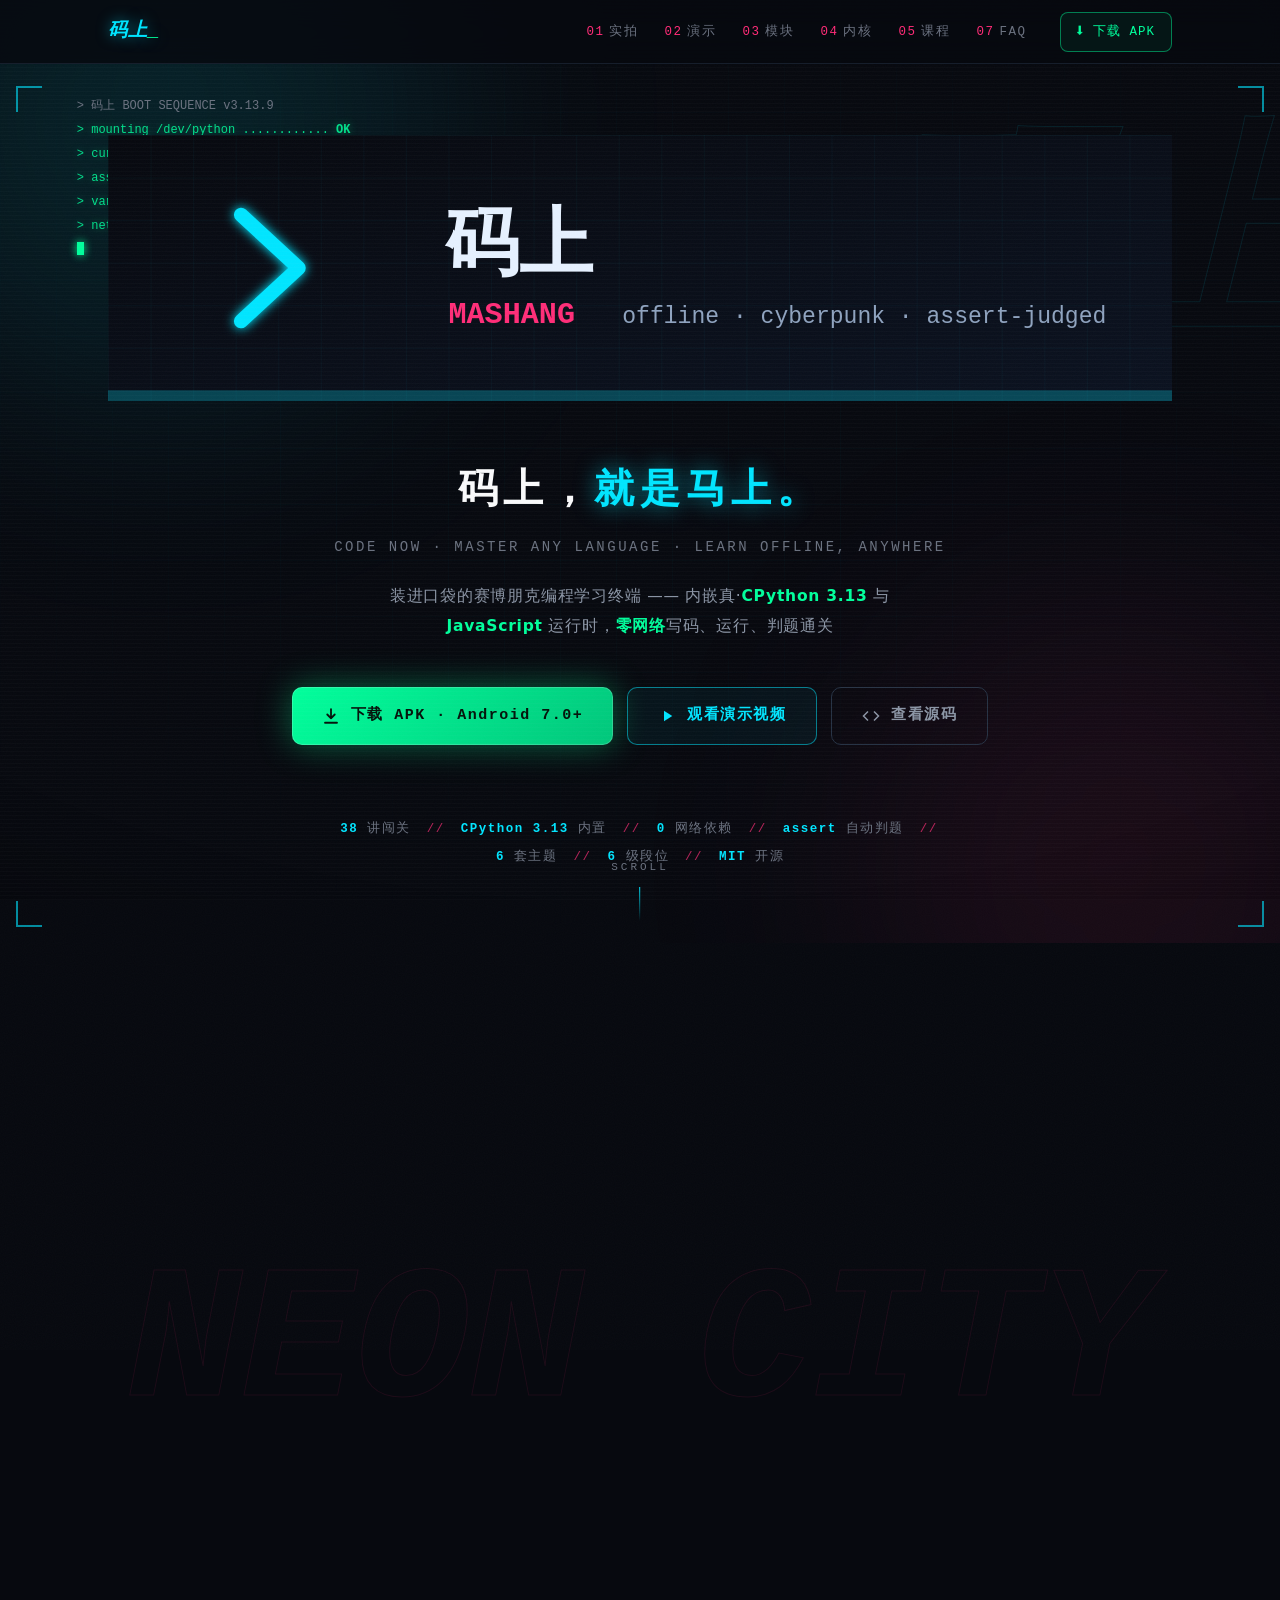
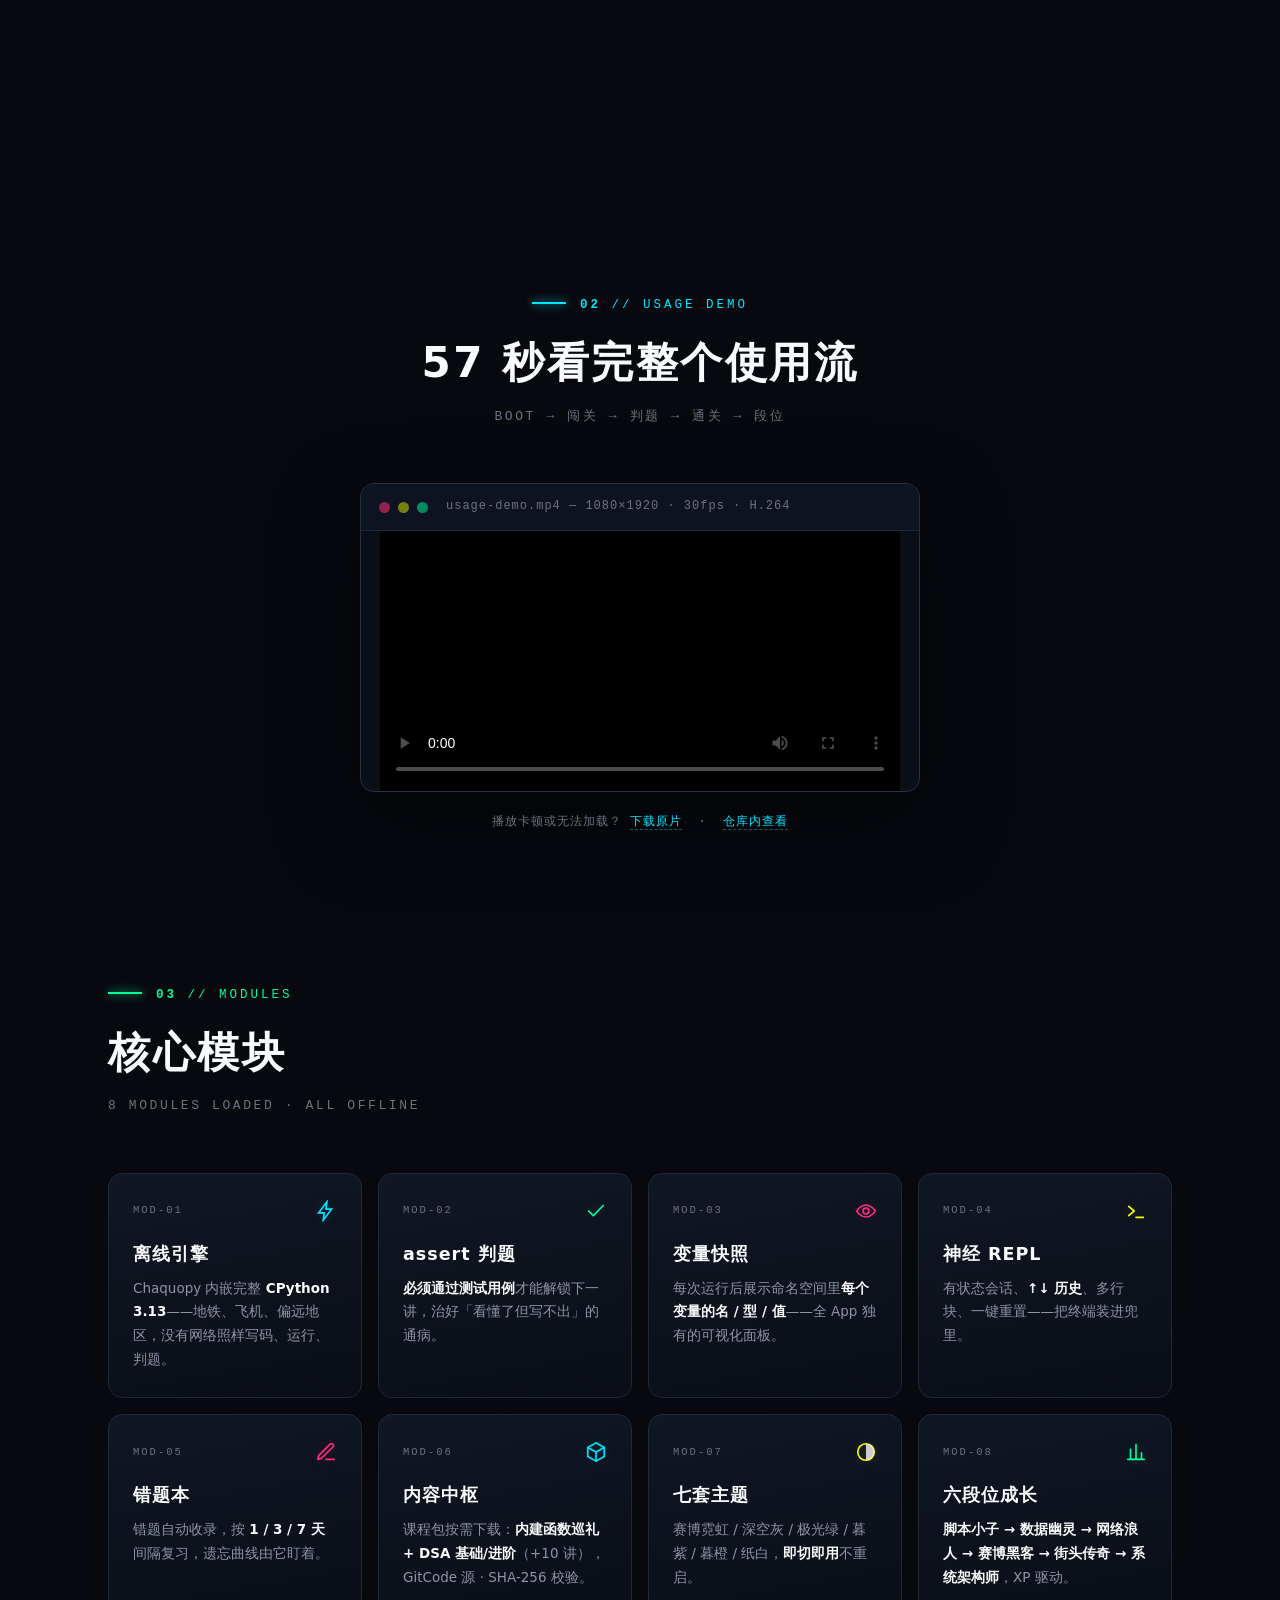
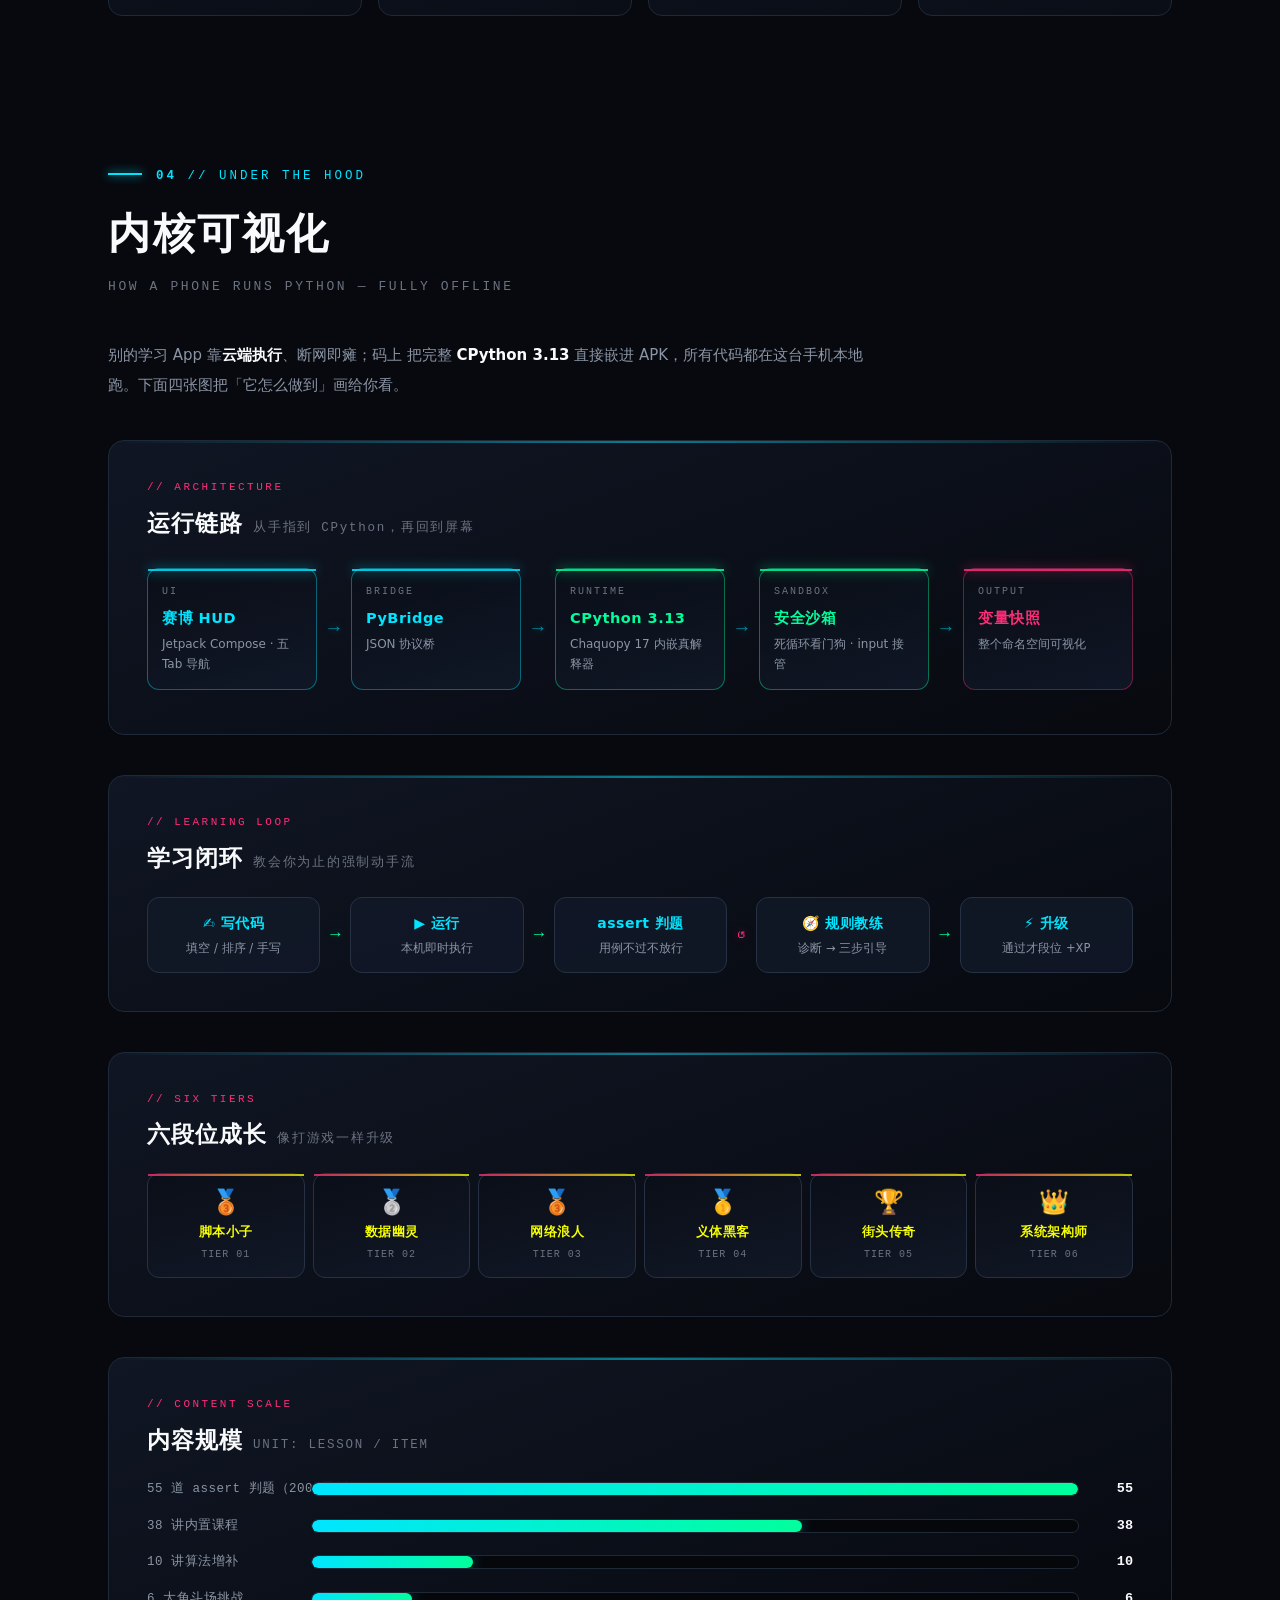
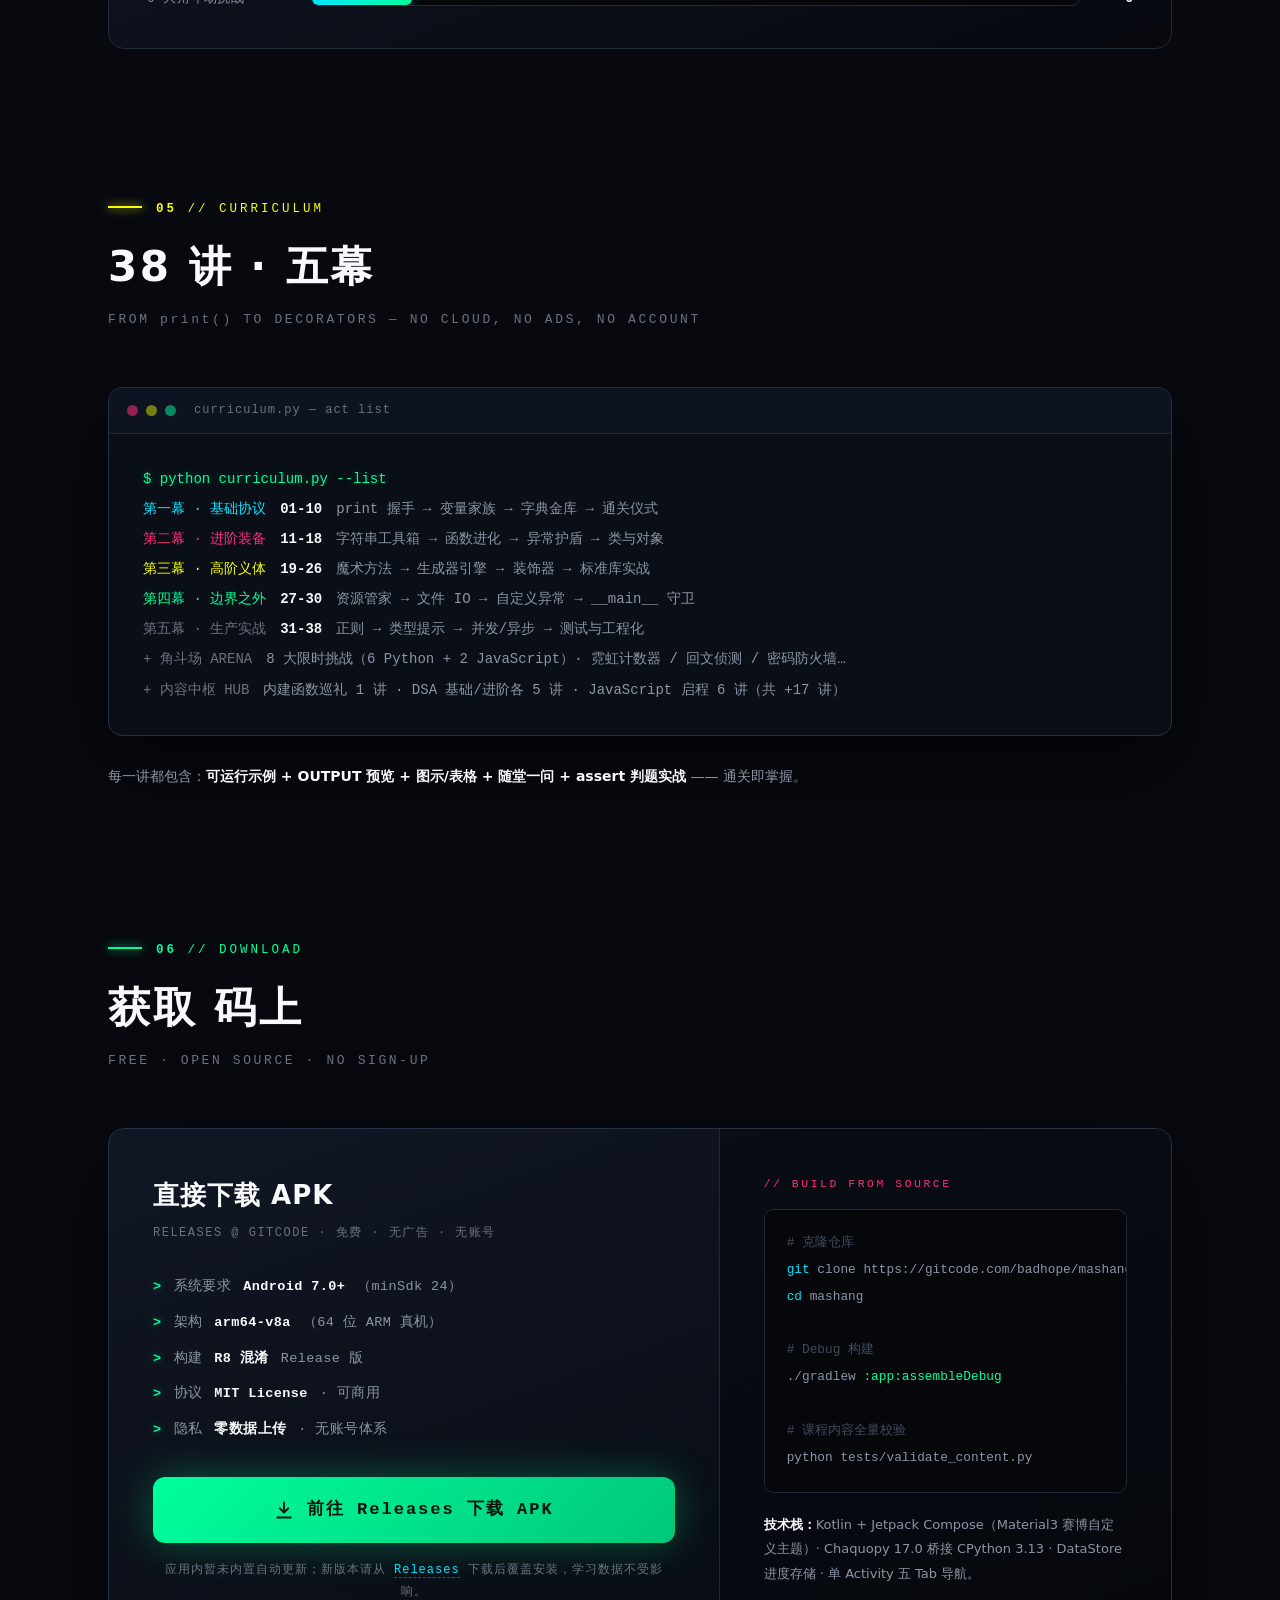
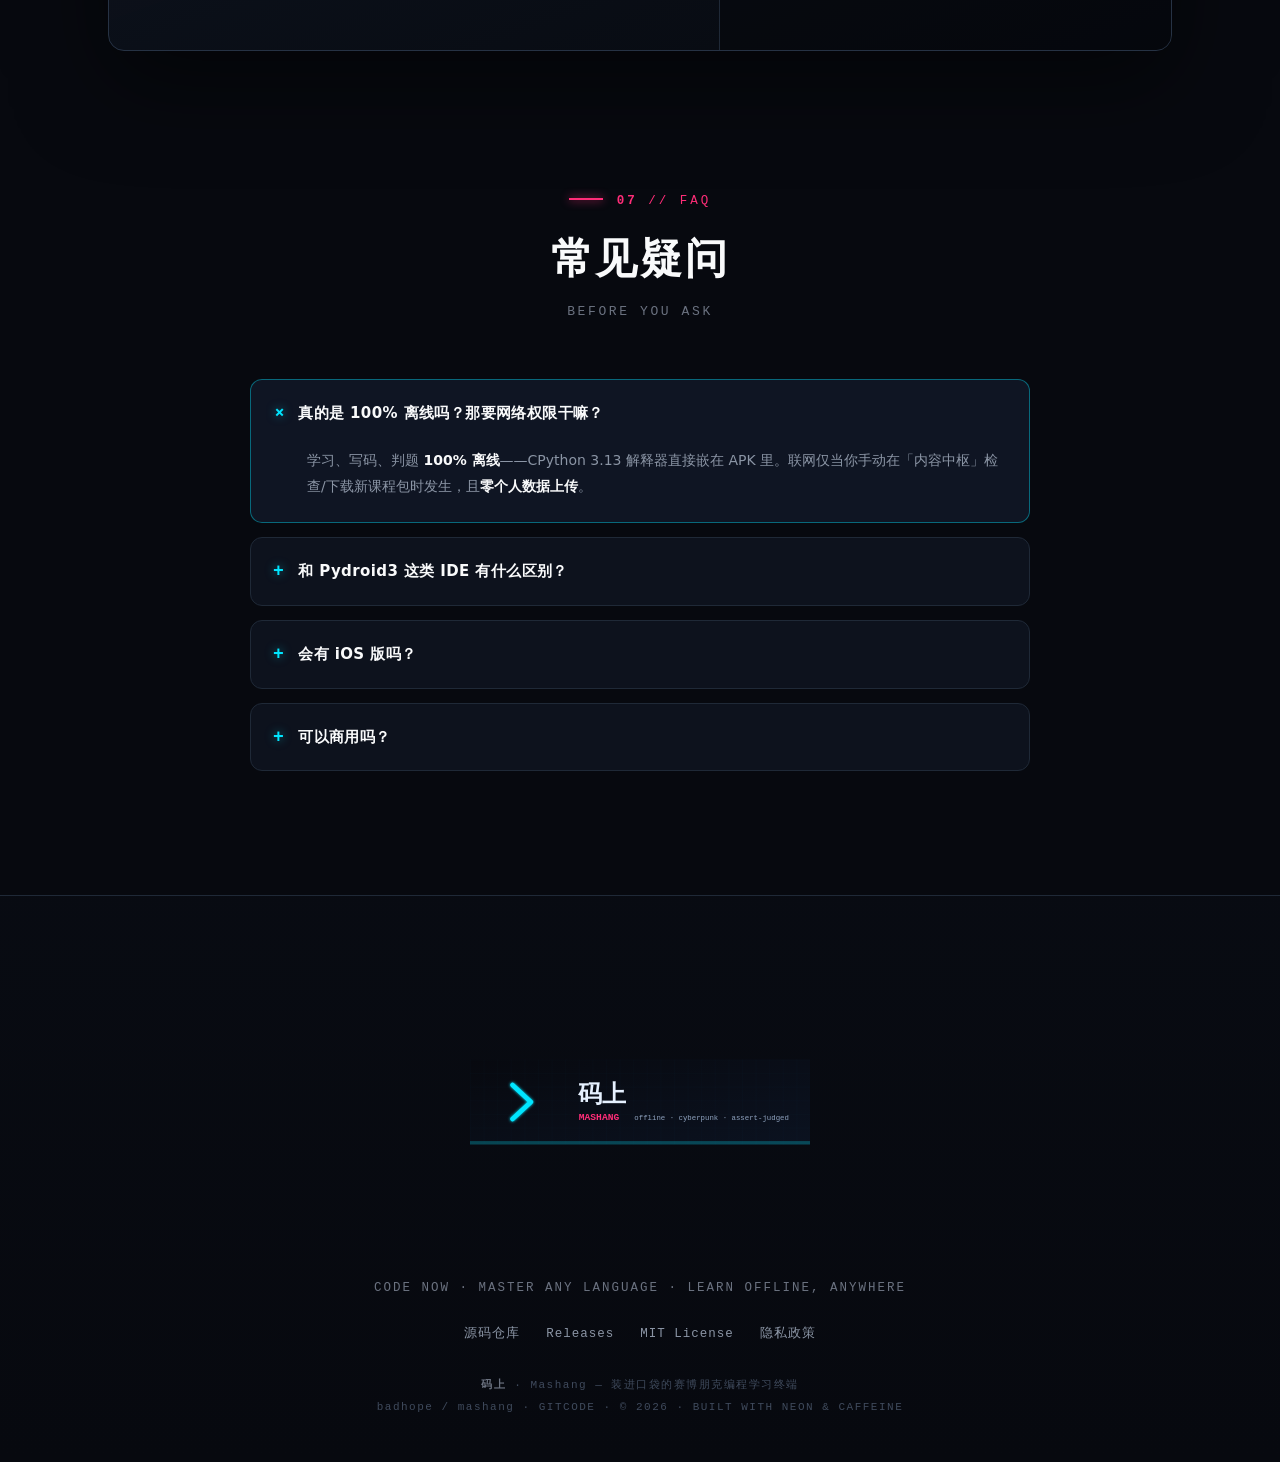
==== commit 240988db: "chore: 仓库改名为 mashang + 移除未开通的 Gitee Go 流水线 - 五平台仓库名统一为 mashang（GitCode/Gitee/GitHub×3），旧 URL 由平台   3" ====
--- a/docs/index.html
+++ b/docs/index.html
@@ -437,7 +437,7 @@
       <a href="#curriculum"><i>05</i>课程</a>
       <a href="#faq"><i>07</i>FAQ</a>
     </div>
-    <a class="nav-cta" href="https://gitcode.com/badhope/mashang-python/releases" target="_blank" rel="noopener">⬇ 下载 APK</a>
+    <a class="nav-cta" href="https://gitcode.com/badhope/mashang/releases" target="_blank" rel="noopener">⬇ 下载 APK</a>
   </div>
 </nav>
 
@@ -490,7 +490,7 @@
     <div class="hero-sub">装进口袋的赛博朋克编程学习终端 —— 内嵌真·<b>CPython 3.13</b> 与 <b>JavaScript</b> 运行时，<b>零网络</b>写码、运行、判题通关</div>
 
     <div class="hero-cta">
-      <a class="btn btn-primary" href="https://gitcode.com/badhope/mashang-python/releases" target="_blank" rel="noopener">
+      <a class="btn btn-primary" href="https://gitcode.com/badhope/mashang/releases" target="_blank" rel="noopener">
         <svg viewBox="0 0 24 24" fill="none" stroke="currentColor" stroke-width="2.4" stroke-linecap="round" stroke-linejoin="round"><path d="M12 3v12m0 0l-5-5m5 5l5-5M4 21h16"/></svg>
         下载 APK · Android 7.0+
       </a>
@@ -498,7 +498,7 @@
         <svg viewBox="0 0 24 24" fill="currentColor"><path d="M8 5v14l11-7z"/></svg>
         观看演示视频
       </a>
-      <a class="btn btn-dim" href="https://gitcode.com/badhope/mashang-python" target="_blank" rel="noopener">
+      <a class="btn btn-dim" href="https://gitcode.com/badhope/mashang" target="_blank" rel="noopener">
         <svg viewBox="0 0 24 24" fill="none" stroke="currentColor" stroke-width="2"><path d="M16 18l6-6-6-6M8 6l-6 6 6 6"/></svg>
         查看源码
       </a>
@@ -561,7 +561,7 @@
       <div class="demo-note">
         <span>播放卡顿或无法加载？</span>
         <span><a href="usage-video.mp4" download="PY-NOW-usage-demo.mp4">下载原片</a>
-        &nbsp;·&nbsp; <a href="https://gitcode.com/badhope/mashang-python/blob/main/demo/usage-video.mp4" target="_blank" rel="noopener">仓库内查看</a></span>
+        &nbsp;·&nbsp; <a href="https://gitcode.com/badhope/mashang/blob/main/demo/usage-video.mp4" target="_blank" rel="noopener">仓库内查看</a></span>
       </div>
     </div>
   </div>
@@ -728,17 +728,17 @@
           <li>协议 <b>MIT License</b> · 可商用</li>
           <li>隐私 <b>零数据上传</b> · 无账号体系</li>
         </ul>
-        <a class="dl-btn-big" href="https://gitcode.com/badhope/mashang-python/releases" target="_blank" rel="noopener">
+        <a class="dl-btn-big" href="https://gitcode.com/badhope/mashang/releases" target="_blank" rel="noopener">
           <svg viewBox="0 0 24 24" fill="none" stroke="currentColor" stroke-width="2.4" stroke-linecap="round" stroke-linejoin="round"><path d="M12 3v12m0 0l-5-5m5 5l5-5M4 21h16"/></svg>
           前往 Releases 下载 APK
         </a>
-        <div class="dl-alt">应用内暂未内置自动更新；新版本请从 <a href="https://gitcode.com/badhope/mashang-python/releases" target="_blank" rel="noopener">Releases</a> 下载后覆盖安装，学习数据不受影响。</div>
+        <div class="dl-alt">应用内暂未内置自动更新；新版本请从 <a href="https://gitcode.com/badhope/mashang/releases" target="_blank" rel="noopener">Releases</a> 下载后覆盖安装，学习数据不受影响。</div>
       </div>
       <div class="dl-right">
         <div class="lbl">// BUILD FROM SOURCE</div>
         <div class="codeblk"><span class="cm"># 克隆仓库</span>
-<span class="c1">git</span> clone https://gitcode.com/badhope/mashang-python.git
-<span class="c1">cd</span> mashang-python
+<span class="c1">git</span> clone https://gitcode.com/badhope/mashang.git
+<span class="c1">cd</span> mashang
 
 <span class="cm"># Debug 构建</span>
 ./gradlew <span class="c2">:app:assembleDebug</span>
@@ -819,14 +819,14 @@
 </svg></div></div>
     <div class="tag">CODE NOW · MASTER ANY LANGUAGE · LEARN OFFLINE, ANYWHERE</div>
     <div class="foot-links">
-      <a href="https://gitcode.com/badhope/mashang-python" target="_blank" rel="noopener">源码仓库</a>
-      <a href="https://gitcode.com/badhope/mashang-python/releases" target="_blank" rel="noopener">Releases</a>
-      <a href="https://gitcode.com/badhope/mashang-python/blob/main/LICENSE" target="_blank" rel="noopener">MIT License</a>
-      <a href="https://gitcode.com/badhope/mashang-python/blob/main/PRIVACY_POLICY.md" target="_blank" rel="noopener">隐私政策</a>
+      <a href="https://gitcode.com/badhope/mashang" target="_blank" rel="noopener">源码仓库</a>
+      <a href="https://gitcode.com/badhope/mashang/releases" target="_blank" rel="noopener">Releases</a>
+      <a href="https://gitcode.com/badhope/mashang/blob/main/LICENSE" target="_blank" rel="noopener">MIT License</a>
+      <a href="https://gitcode.com/badhope/mashang/blob/main/PRIVACY_POLICY.md" target="_blank" rel="noopener">隐私政策</a>
     </div>
     <div class="fine">
       <b>码上</b> · Mashang — 装进口袋的赛博朋克编程学习终端<br>
-      badhope / mashang-python · GITCODE · © 2026 · BUILT WITH NEON &amp; CAFFEINE
+      badhope / mashang · GITCODE · © 2026 · BUILT WITH NEON &amp; CAFFEINE
     </div>
   </div>
 </footer>
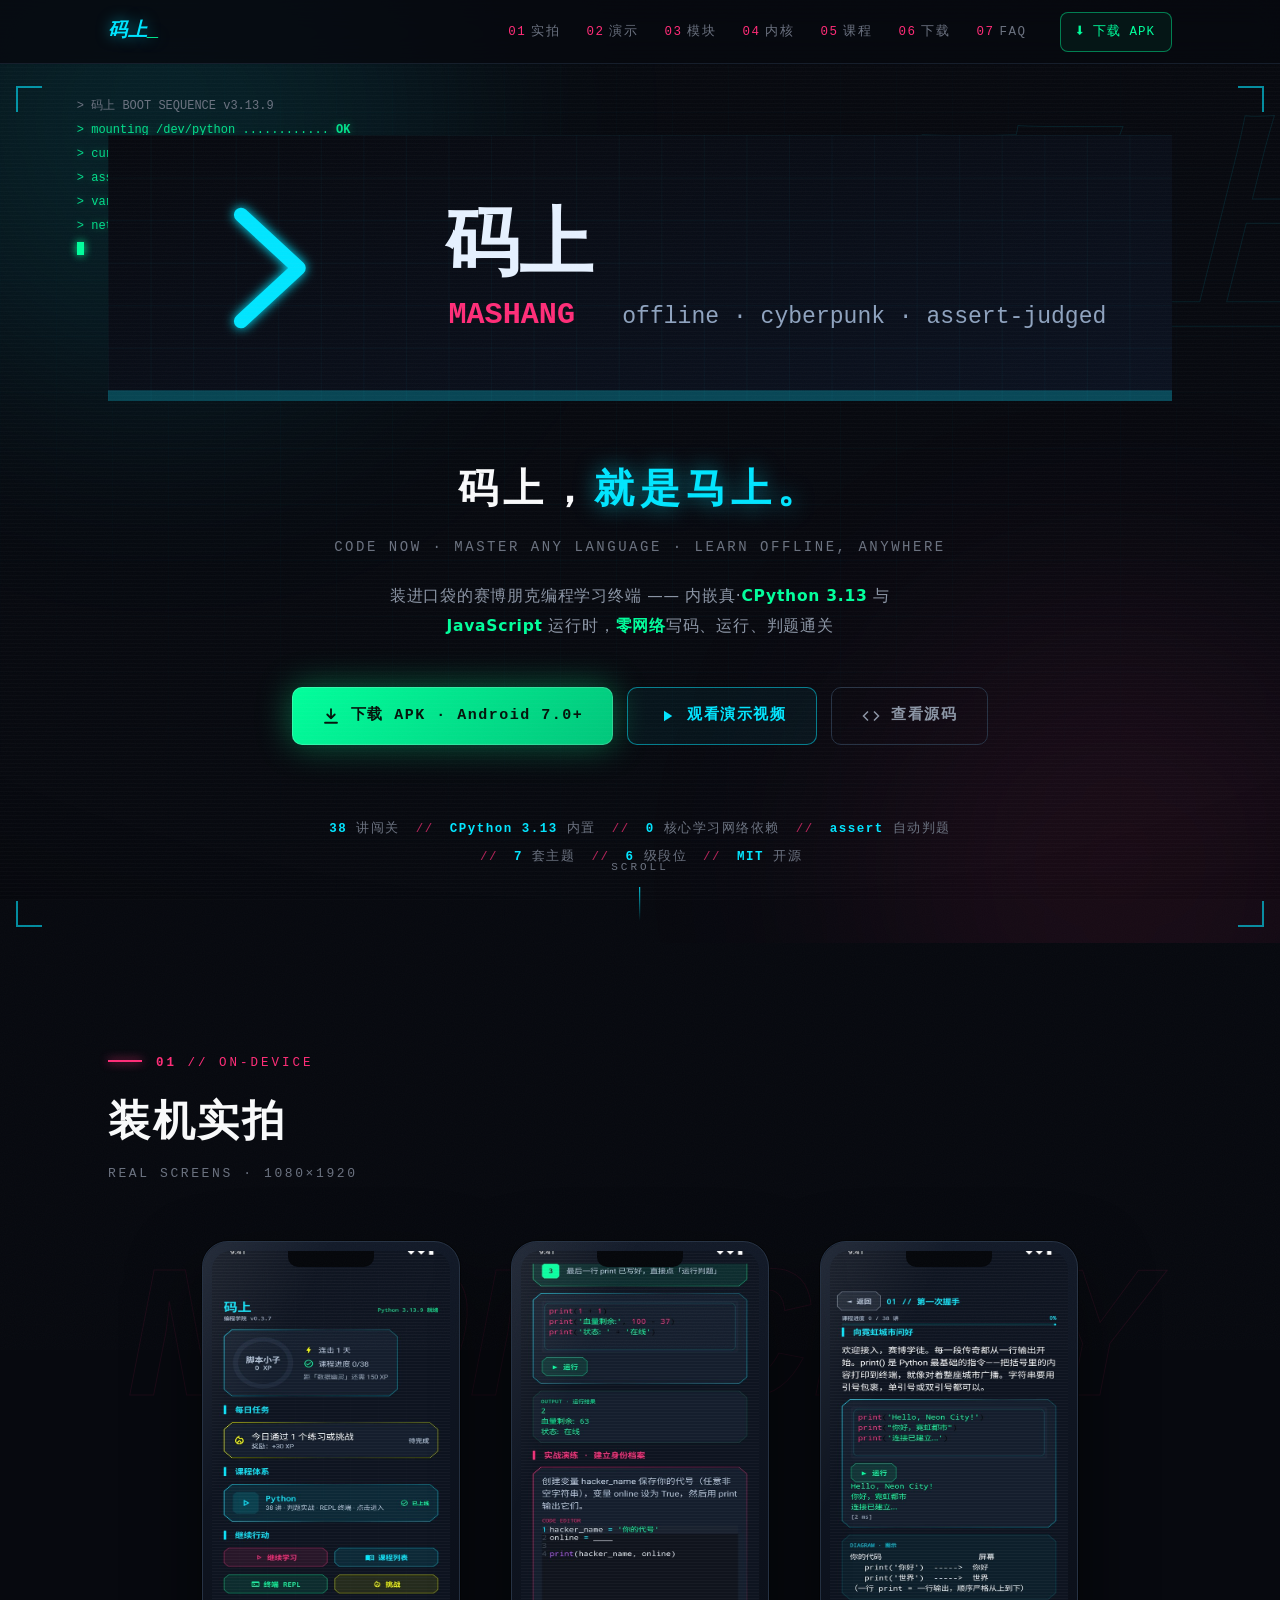
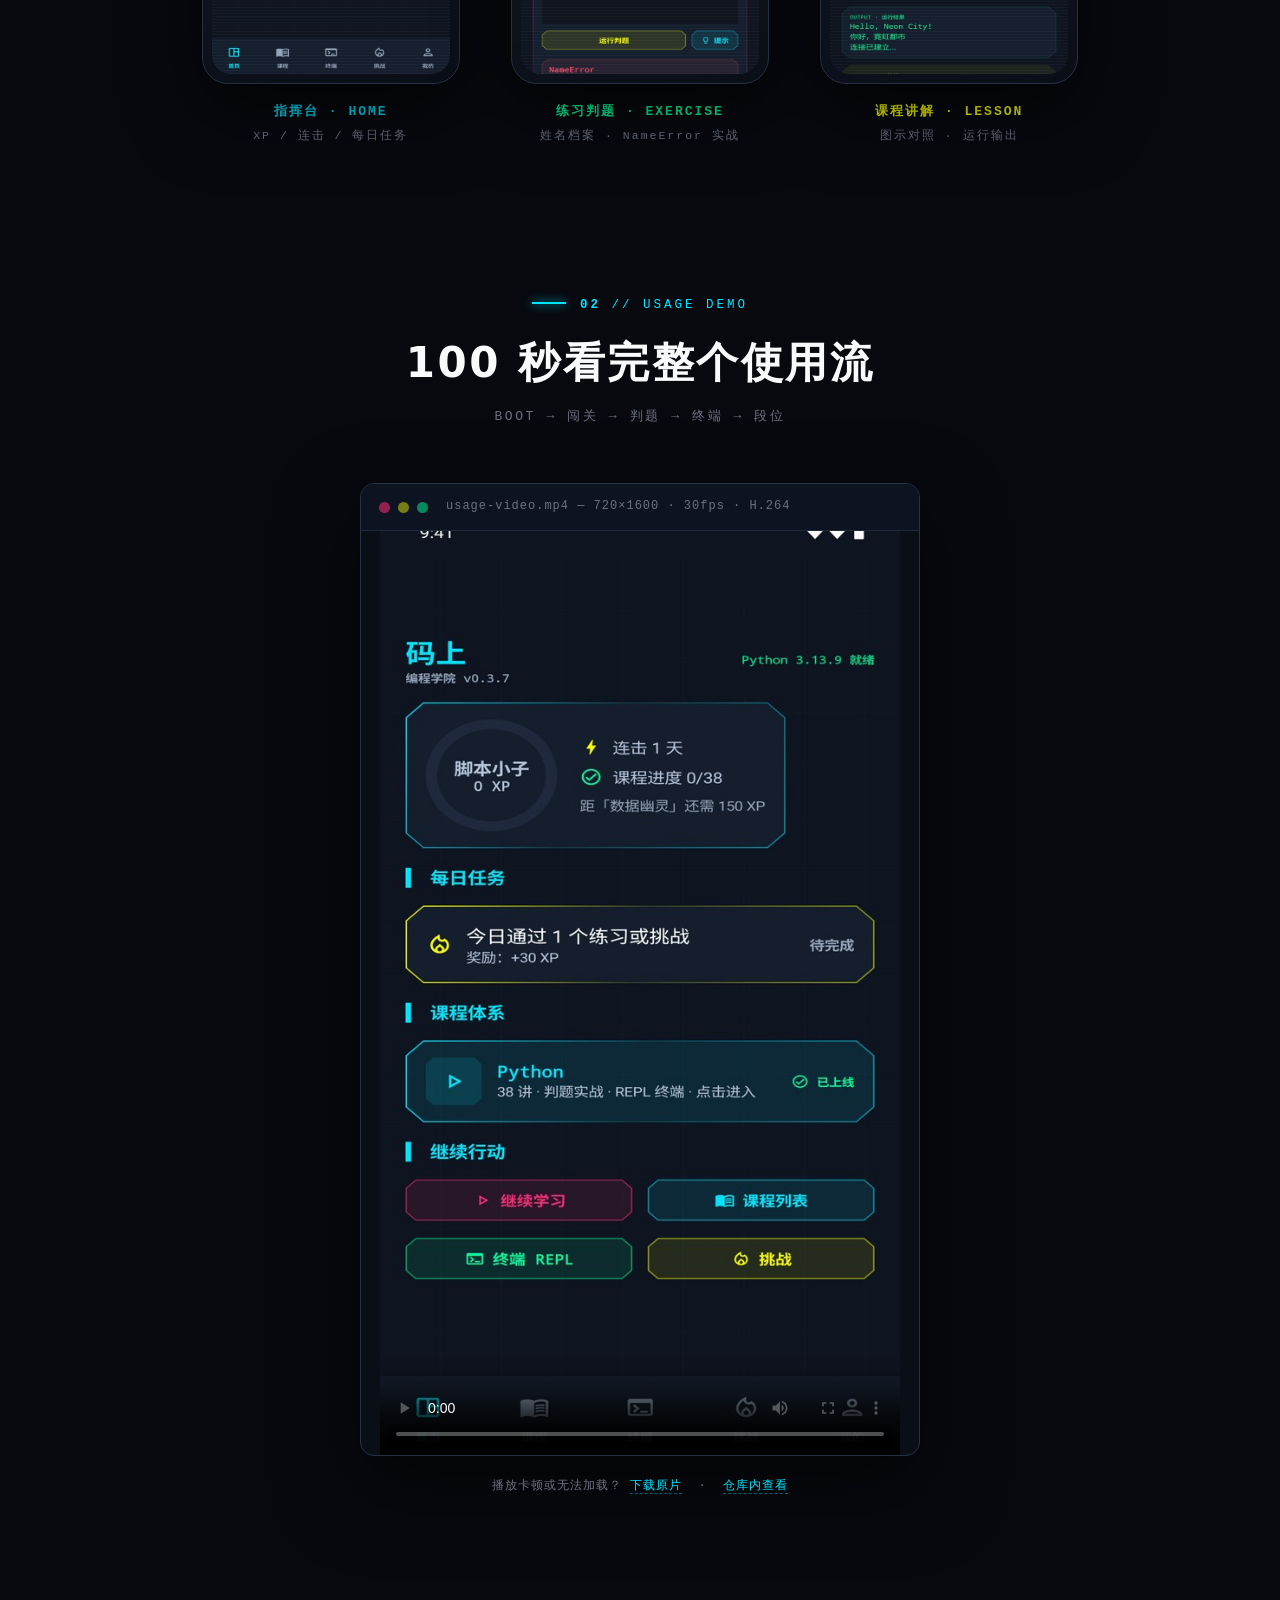
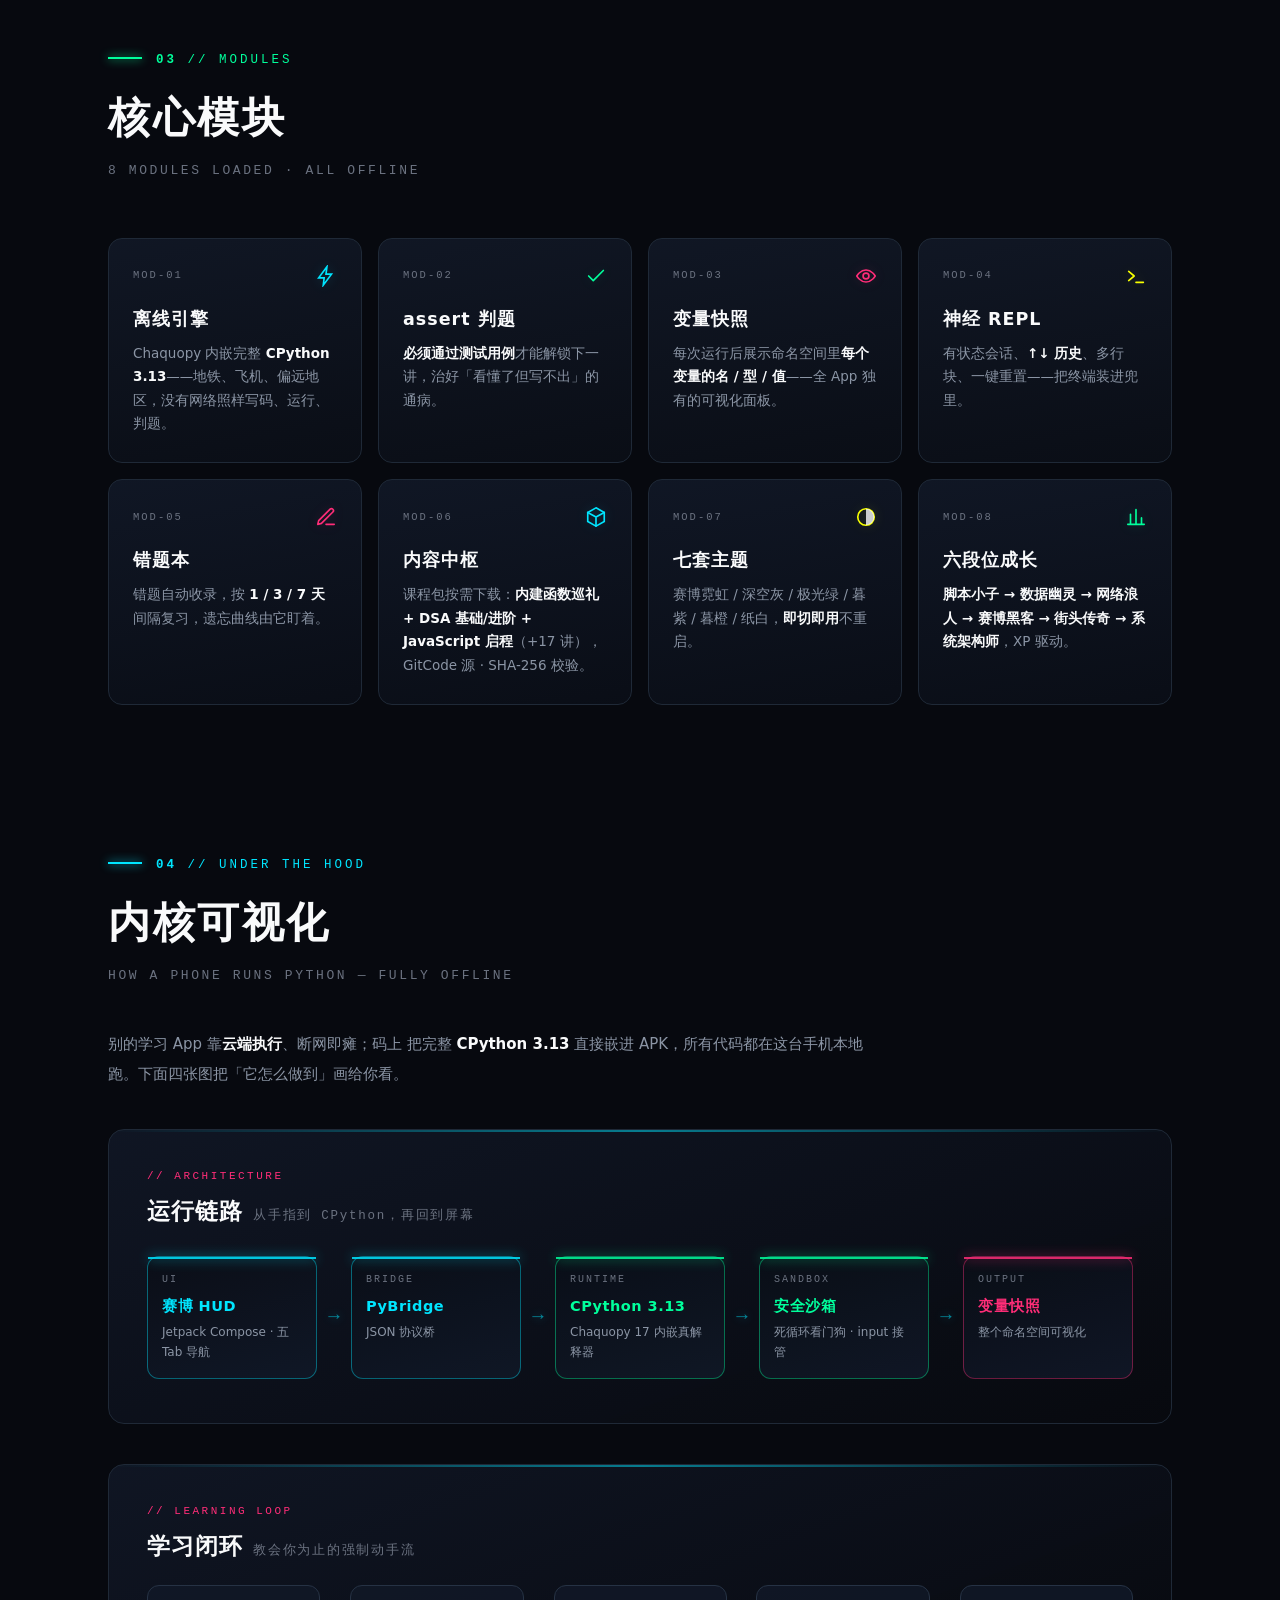
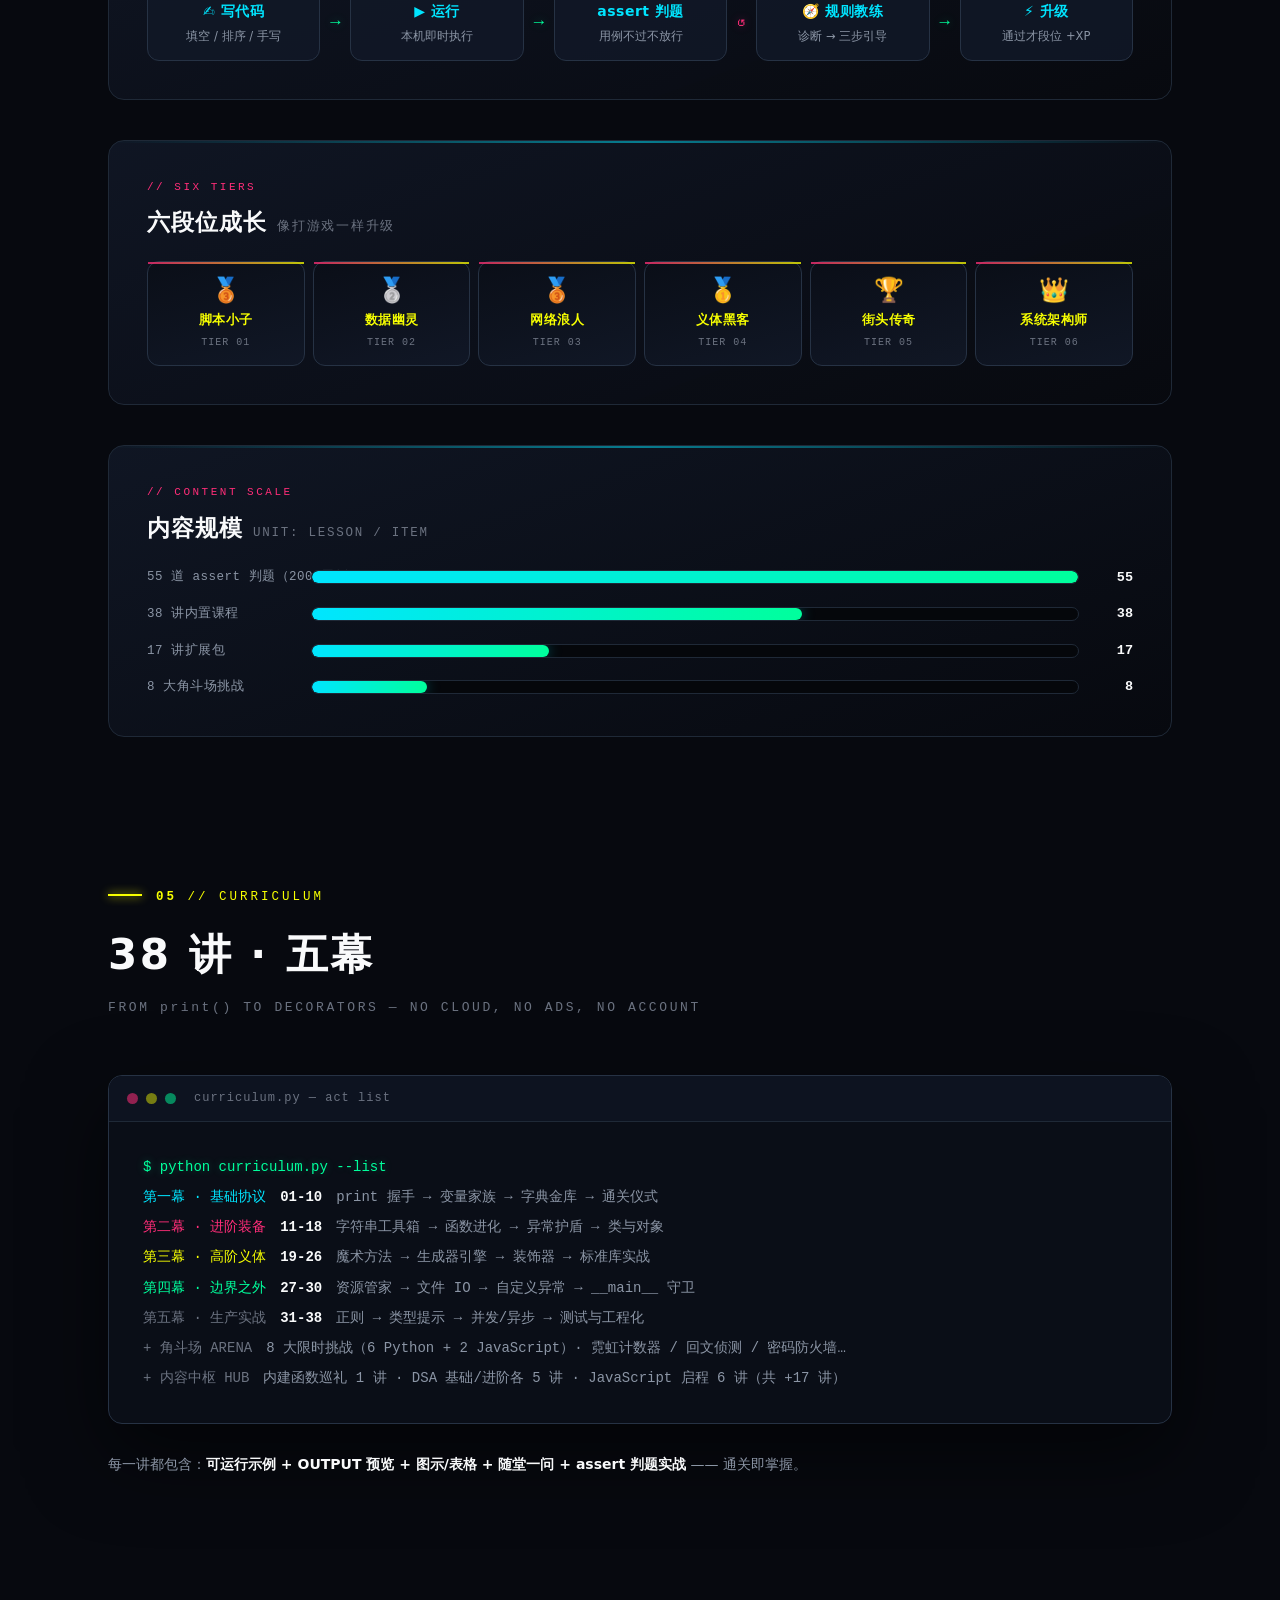
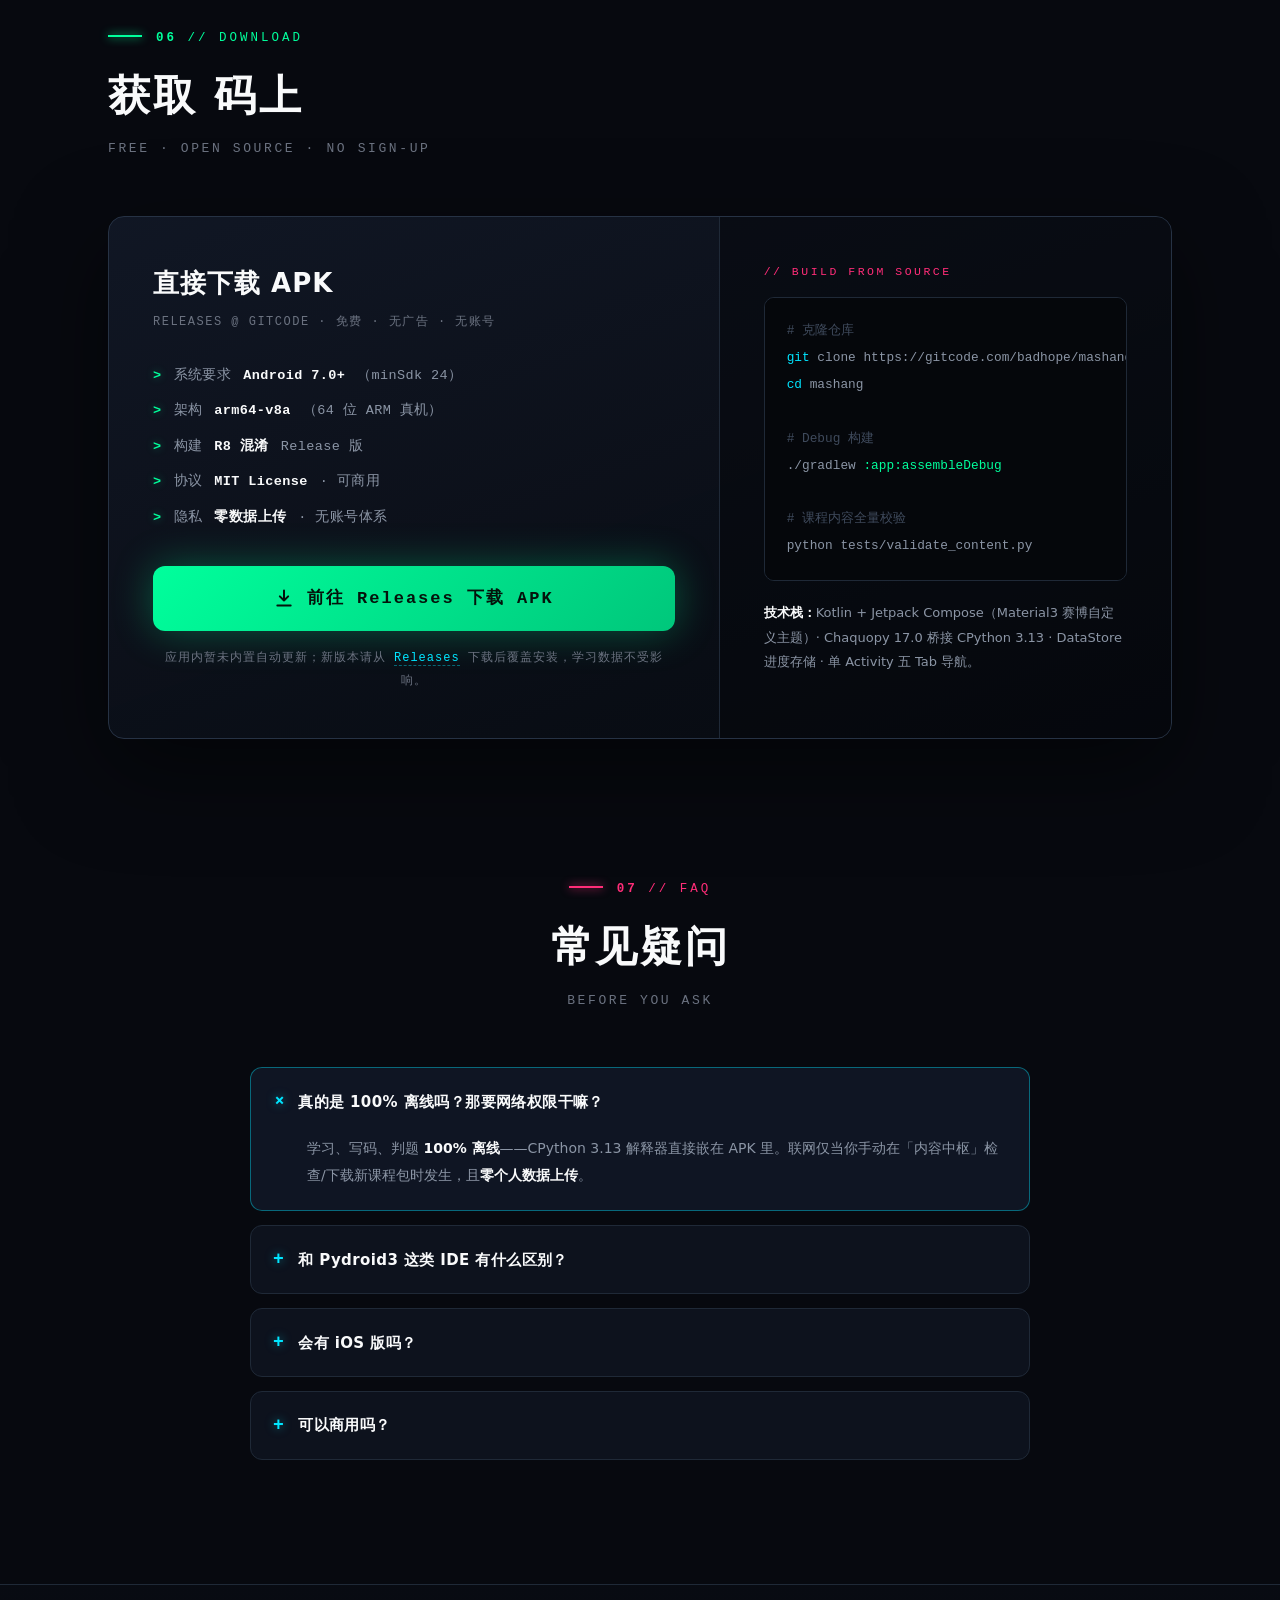
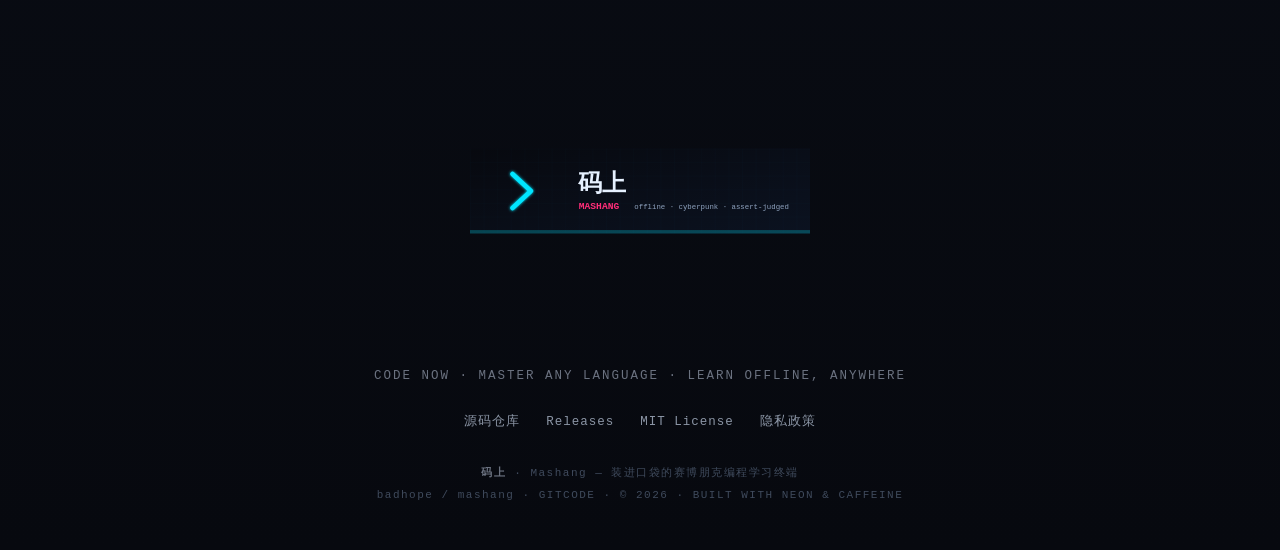
==== commit 106a1647: "fix(ui): 逐屏巡检修复 12 项界面缺陷 + 重制全部截图与演示视频 在独立模拟器 AVD（API 35 / 1080×2400）上逐屏点验每一条用户可见路径， 所有修复都有修复前后截图对照。" ====
--- a/docs/index.html
+++ b/docs/index.html
@@ -6,7 +6,7 @@
 <title>码上 · Mashang — 装进口袋的赛博朋克编程学习终端</title>
 <meta name="description" content="码上 · Mashang：内嵌真实语言运行时的离线编程学习终端。38 讲闯关、assert 自动判题、变量可视化、六段位成长。Android 7.0+ 免费下载，MIT 开源。">
 <meta name="theme-color" content="#07090F">
-<link rel="icon" href="data:image/svg+xml,%3Csvg xmlns='http://www.w3.org/2000/svg' viewBox='0 0 32 32'%3E%3Crect width='32' height='32' rx='6' fill='%2307090F'/%3E%3Ctext x='16' y='21' font-family='monospace' font-size='13' font-weight='700' fill='%2300E5FF' text-anchor='middle'%3EPY%3C/text%3E%3Crect x='6' y='25' width='20' height='2.5' fill='%2300FF9C'/%3E%3C/svg%3E">
+<link rel="icon" href="data:image/svg+xml,%3Csvg xmlns='http://www.w3.org/2000/svg' viewBox='0 0 32 32'%3E%3Crect width='32' height='32' rx='6' fill='%2307090F'/%3E%3Ctext x='16' y='21' font-family='monospace' font-size='13' font-weight='700' fill='%2300E5FF' text-anchor='middle'%3E%E7%A0%81%3C/text%3E%3Crect x='6' y='25' width='20' height='2.5' fill='%2300FF9C'/%3E%3C/svg%3E">
 <style>
 :root{
   --bg0:#07090F; --bg1:#0A0E17; --card:#111827; --line:#1F2937; --line2:#263244;
@@ -435,6 +435,7 @@
       <a href="#features"><i>03</i>模块</a>
       <a href="#system"><i>04</i>内核</a>
       <a href="#curriculum"><i>05</i>课程</a>
+      <a href="#download"><i>06</i>下载</a>
       <a href="#faq"><i>07</i>FAQ</a>
     </div>
     <a class="nav-cta" href="https://gitcode.com/badhope/mashang/releases" target="_blank" rel="noopener">⬇ 下载 APK</a>
@@ -507,9 +508,9 @@
     <div class="hero-stats">
       <span><b>38</b> 讲闯关</span><span class="sep">//</span>
       <span><b>CPython 3.13</b> 内置</span><span class="sep">//</span>
-      <span><b>0</b> 网络依赖</span><span class="sep">//</span>
+      <span><b>0</b> 核心学习网络依赖</span><span class="sep">//</span>
       <span><b>assert</b> 自动判题</span><span class="sep">//</span>
-      <span><b>6</b> 套主题</span><span class="sep">//</span>
+      <span><b>7</b> 套主题</span><span class="sep">//</span>
       <span><b>6</b> 级段位</span><span class="sep">//</span>
       <span><b>MIT</b> 开源</span>
     </div>
@@ -531,12 +532,12 @@
         <div class="phone-cap"><b style="color:var(--cyan)">指挥台 · HOME</b>XP / 连击 / 每日任务</div>
       </div>
       <div class="phone p2 rv">
-        <div class="frame"><div class="notch"></div><div class="screen"><img src="assets/ph_console.jpg" alt="课程详情运行判题" width="600" height="1067"></div></div>
-        <div class="phone-cap"><b style="color:var(--green)">运行判题 · RUN&GRADE</b>霓虹高亮 · 终端直显</div>
+        <div class="frame"><div class="notch"></div><div class="screen"><img src="assets/ph_console.jpg" alt="课程练习与判题" width="600" height="1067"></div></div>
+        <div class="phone-cap"><b style="color:var(--green)">练习判题 · EXERCISE</b>姓名档案 · NameError 实战</div>
       </div>
       <div class="phone p3 rv">
-        <div class="frame"><div class="notch"></div><div class="screen"><img src="assets/ph_toast.jpg" alt="通关结算" width="600" height="1067"></div></div>
-        <div class="phone-cap"><b style="color:var(--yel)">通关结算 · CLEARED</b>assert 通过 · +60 XP</div>
+        <div class="frame"><div class="notch"></div><div class="screen"><img src="assets/ph_toast.jpg" alt="课程讲解与图示" width="600" height="1067"></div></div>
+        <div class="phone-cap"><b style="color:var(--yel)">课程讲解 · LESSON</b>图示对照 · 运行输出</div>
       </div>
     </div>
     <div class="carousel-hint"><span class="line"></span>← 左右滑动查看 →<span class="line"></span></div>
@@ -548,11 +549,11 @@
   <div class="wrap">
     <div class="sec-head rv" style="text-align:center">
       <div class="sec-id sec-cyan"><span class="bar"></span><b>02</b> // USAGE DEMO</div>
-      <h2>57 秒看完整个使用流<small>BOOT → 闯关 → 判题 → 通关 → 段位</small></h2>
+      <h2>100 秒看完整个使用流<small>BOOT → 闯关 → 判题 → 终端 → 段位</small></h2>
     </div>
     <div class="demo-wrap rv">
       <div class="term">
-        <div class="term-bar"><i></i><i></i><i></i><span class="tt">usage-demo.mp4 — 1080×1920 · 30fps · H.264</span></div>
+        <div class="term-bar"><i></i><i></i><i></i><span class="tt">usage-video.mp4 — 720×1600 · 30fps · H.264</span></div>
         <video controls preload="metadata" playsinline webkit-playsinline poster="assets/poster.jpg">
           <source src="usage-video.mp4" type="video/mp4">
           您的浏览器不支持视频播放 — 可使用下方链接下载观看。
@@ -560,7 +561,7 @@
       </div>
       <div class="demo-note">
         <span>播放卡顿或无法加载？</span>
-        <span><a href="usage-video.mp4" download="PY-NOW-usage-demo.mp4">下载原片</a>
+        <span><a href="usage-video.mp4" download="mashang-usage-demo.mp4">下载原片</a>
         &nbsp;·&nbsp; <a href="https://gitcode.com/badhope/mashang/blob/main/demo/usage-video.mp4" target="_blank" rel="noopener">仓库内查看</a></span>
       </div>
     </div>
@@ -603,7 +604,7 @@
       <div class="mod rv" style="--ac:var(--cyan);--ac-soft:rgba(0,229,255,.16);--ac-soft2:rgba(0,229,255,.5)">
         <div class="top"><span class="id">MOD-06</span><svg viewBox="0 0 24 24" fill="none" stroke-width="1.8" stroke-linecap="round"><path d="M12 2l9 5v10l-9 5-9-5V7z"/><path d="M12 12l9-5M12 12v10M12 12L3 7"/></svg></div>
         <h3>内容中枢</h3>
-        <p>课程包按需下载：<b>内建函数巡礼 + DSA 基础/进阶</b>（+10 讲），GitCode 源 · SHA-256 校验。</p>
+        <p>课程包按需下载：<b>内建函数巡礼 + DSA 基础/进阶 + JavaScript 启程</b>（+17 讲），GitCode 源 · SHA-256 校验。</p>
       </div>
       <div class="mod rv" style="--ac:var(--yel);--ac-soft:rgba(247,255,0,.14);--ac-soft2:rgba(247,255,0,.45)">
         <div class="top"><span class="id">MOD-07</span><svg viewBox="0 0 24 24" fill="none" stroke-width="1.8" stroke-linecap="round"><circle cx="12" cy="12" r="9"/><path d="M12 3a9 9 0 010 18z" fill="currentColor" stroke="none" opacity=".8"/></svg></div>
@@ -679,8 +680,8 @@
       <div class="bars">
         <div class="bar-row"><span class="bl">55 道 assert 判题（200 用例）</span><div class="bar-track"><div class="bar-fill" style="width:100%"></div></div><span class="bv">55</span></div>
         <div class="bar-row"><span class="bl">38 讲内置课程</span><div class="bar-track"><div class="bar-fill" style="width:64%"></div></div><span class="bv">38</span></div>
-        <div class="bar-row"><span class="bl">10 讲算法增补</span><div class="bar-track"><div class="bar-fill" style="width:21%"></div></div><span class="bv">10</span></div>
-        <div class="bar-row"><span class="bl">6 大角斗场挑战</span><div class="bar-track"><div class="bar-fill" style="width:13%"></div></div><span class="bv">6</span></div>
+        <div class="bar-row"><span class="bl">17 讲扩展包</span><div class="bar-track"><div class="bar-fill" style="width:31%"></div></div><span class="bv">17</span></div>
+        <div class="bar-row"><span class="bl">8 大角斗场挑战</span><div class="bar-track"><div class="bar-fill" style="width:15%"></div></div><span class="bv">8</span></div>
       </div>
     </div>
   </div>
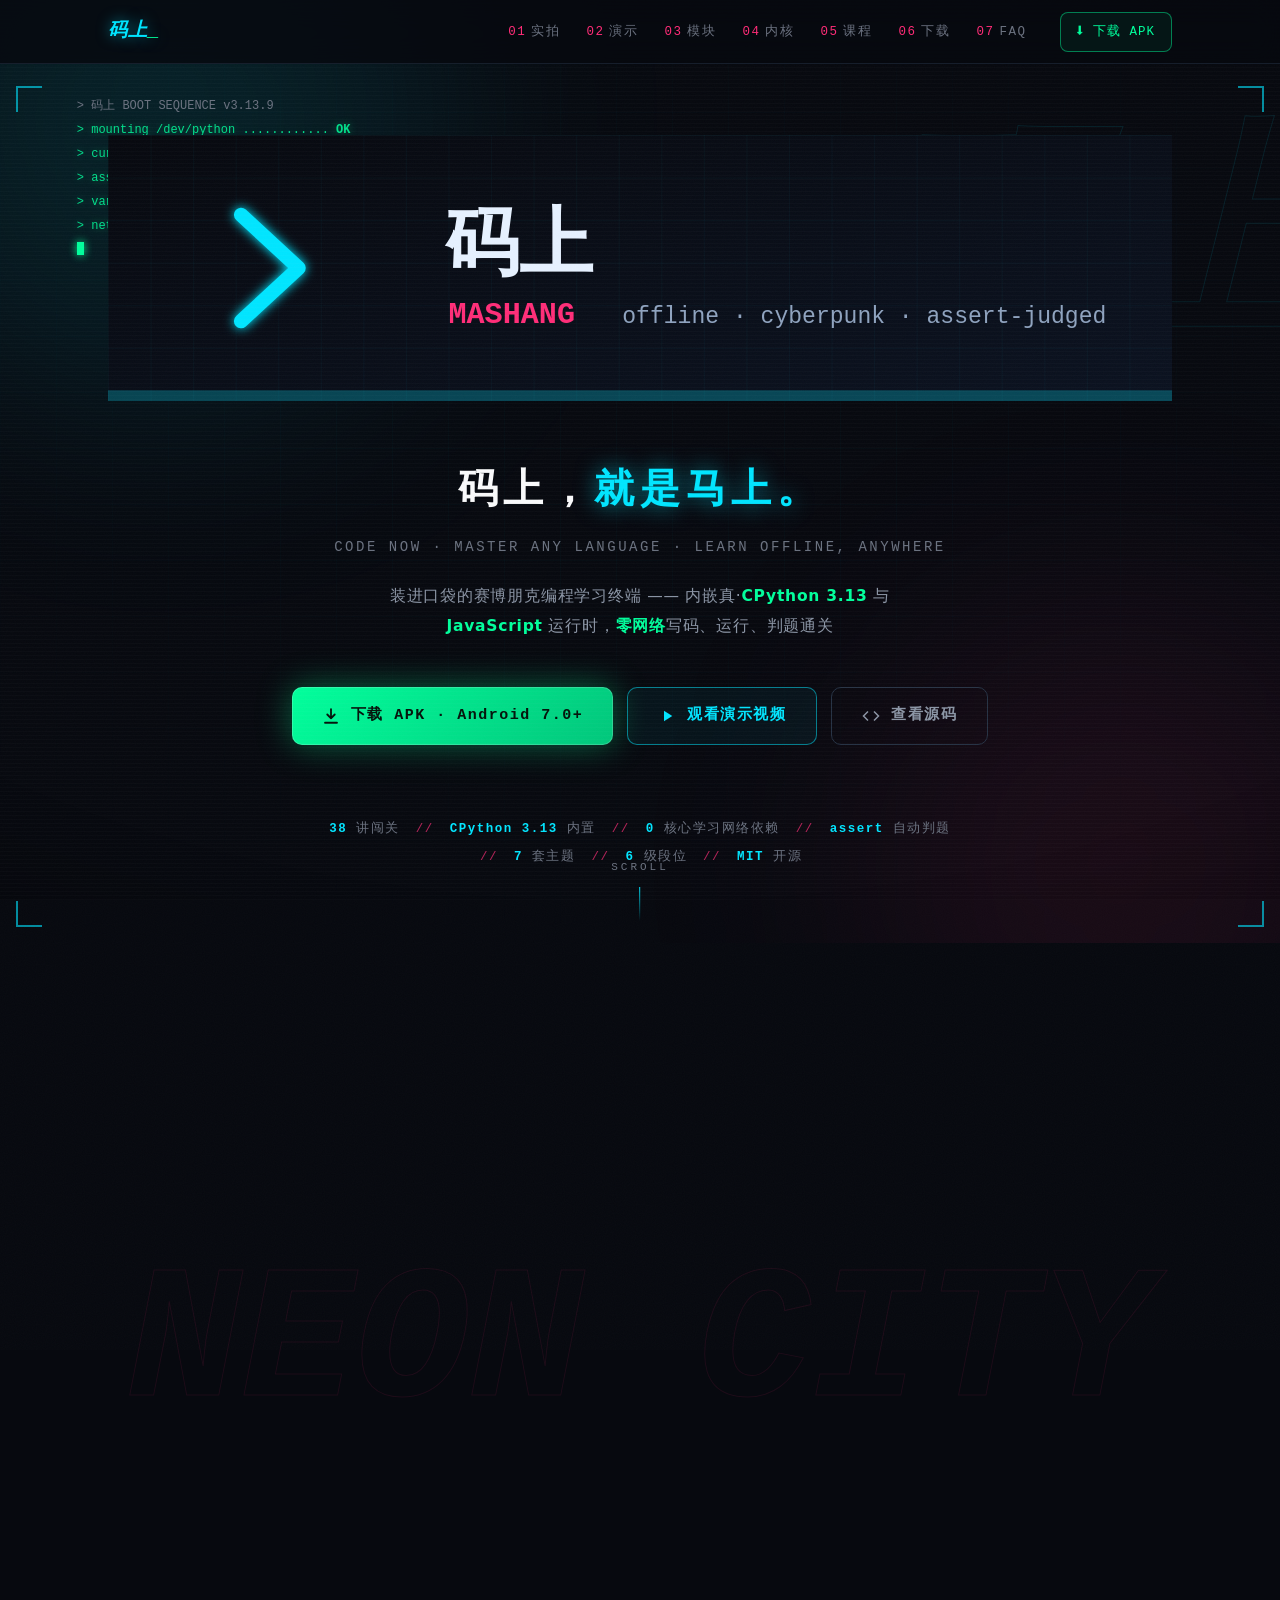
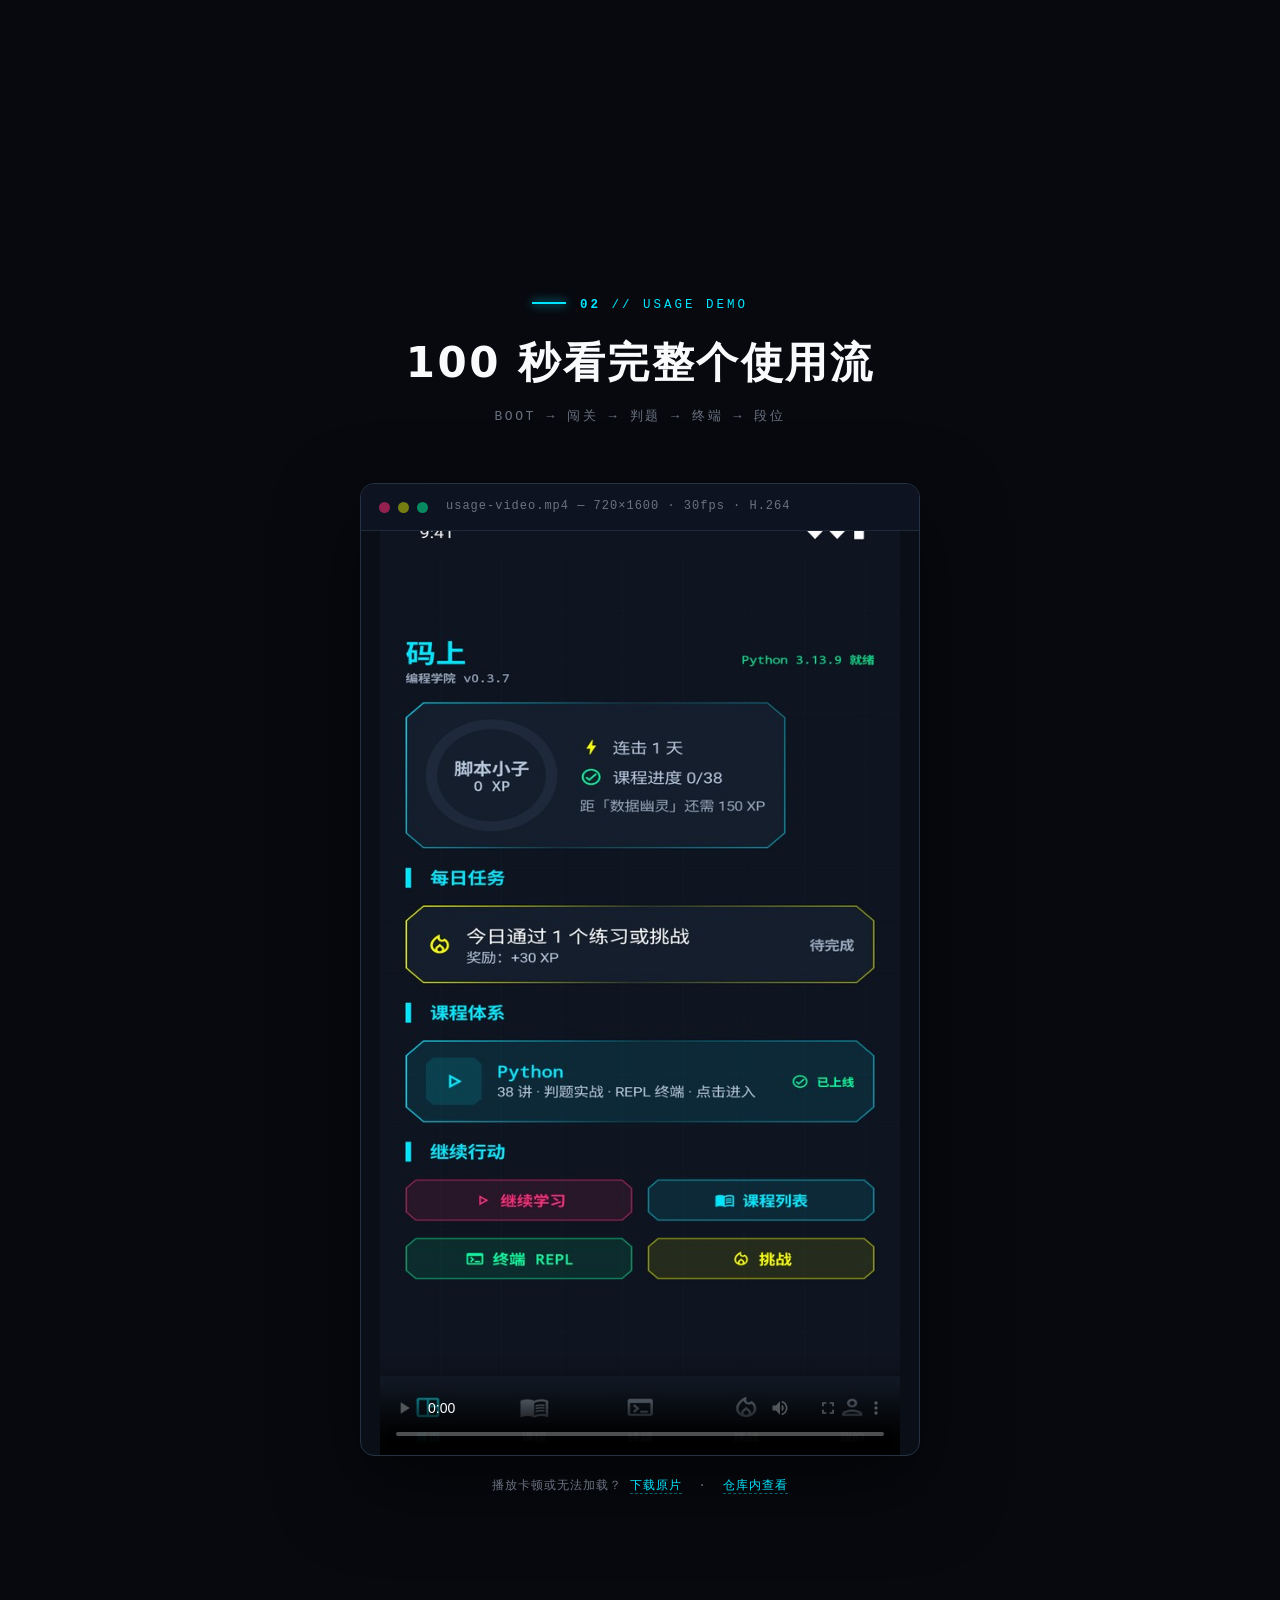
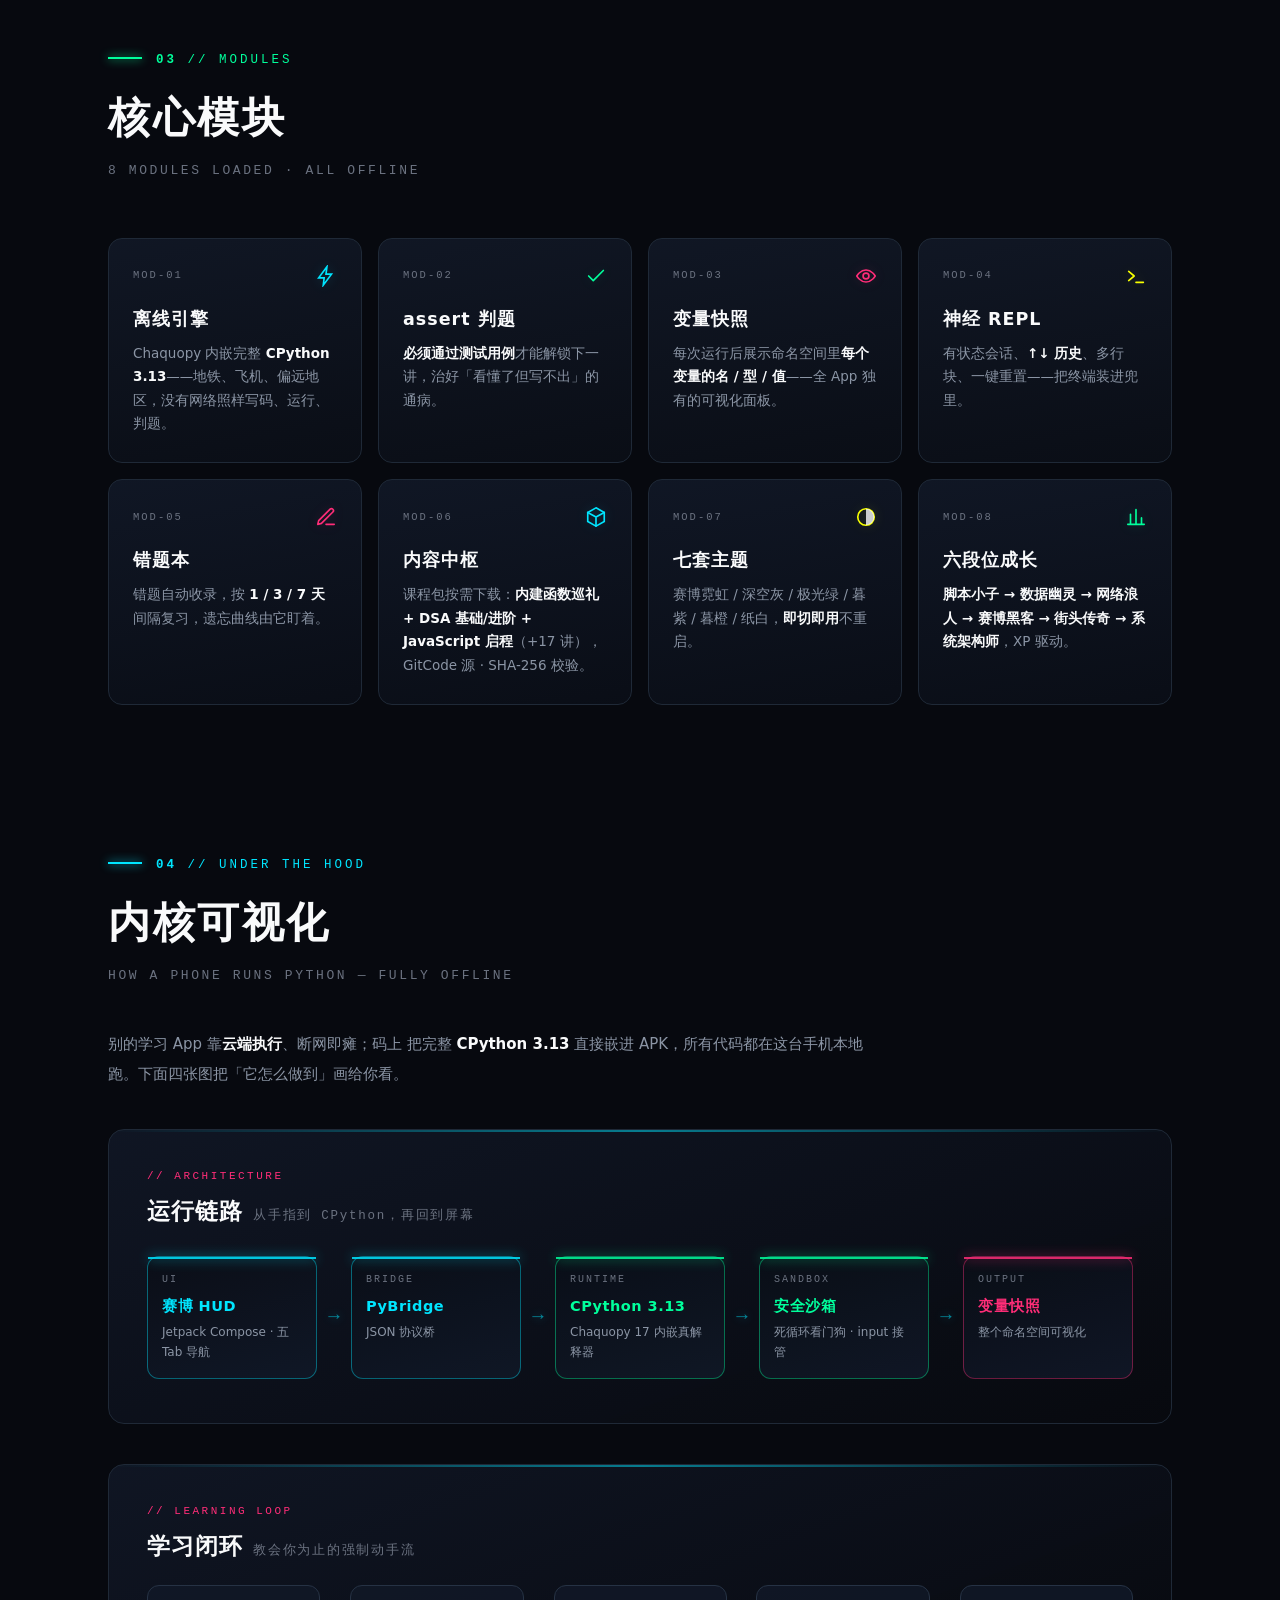
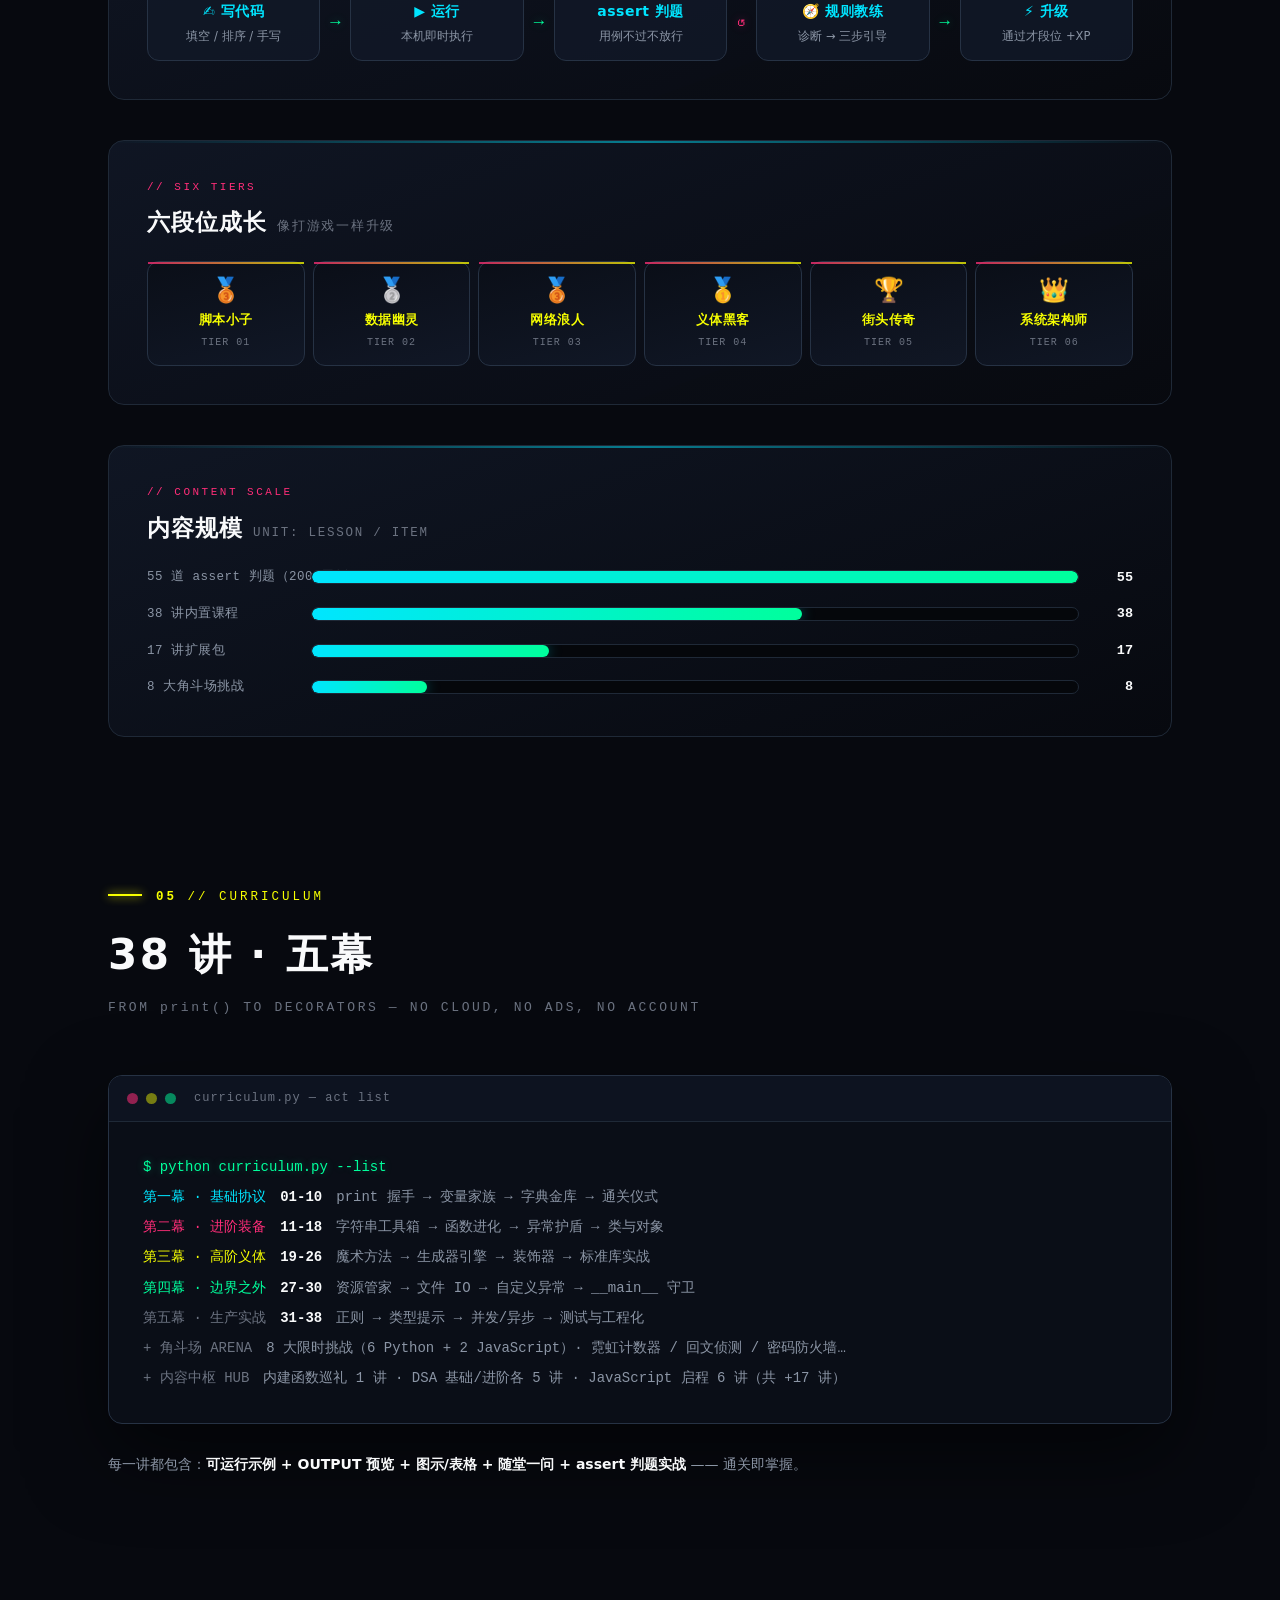
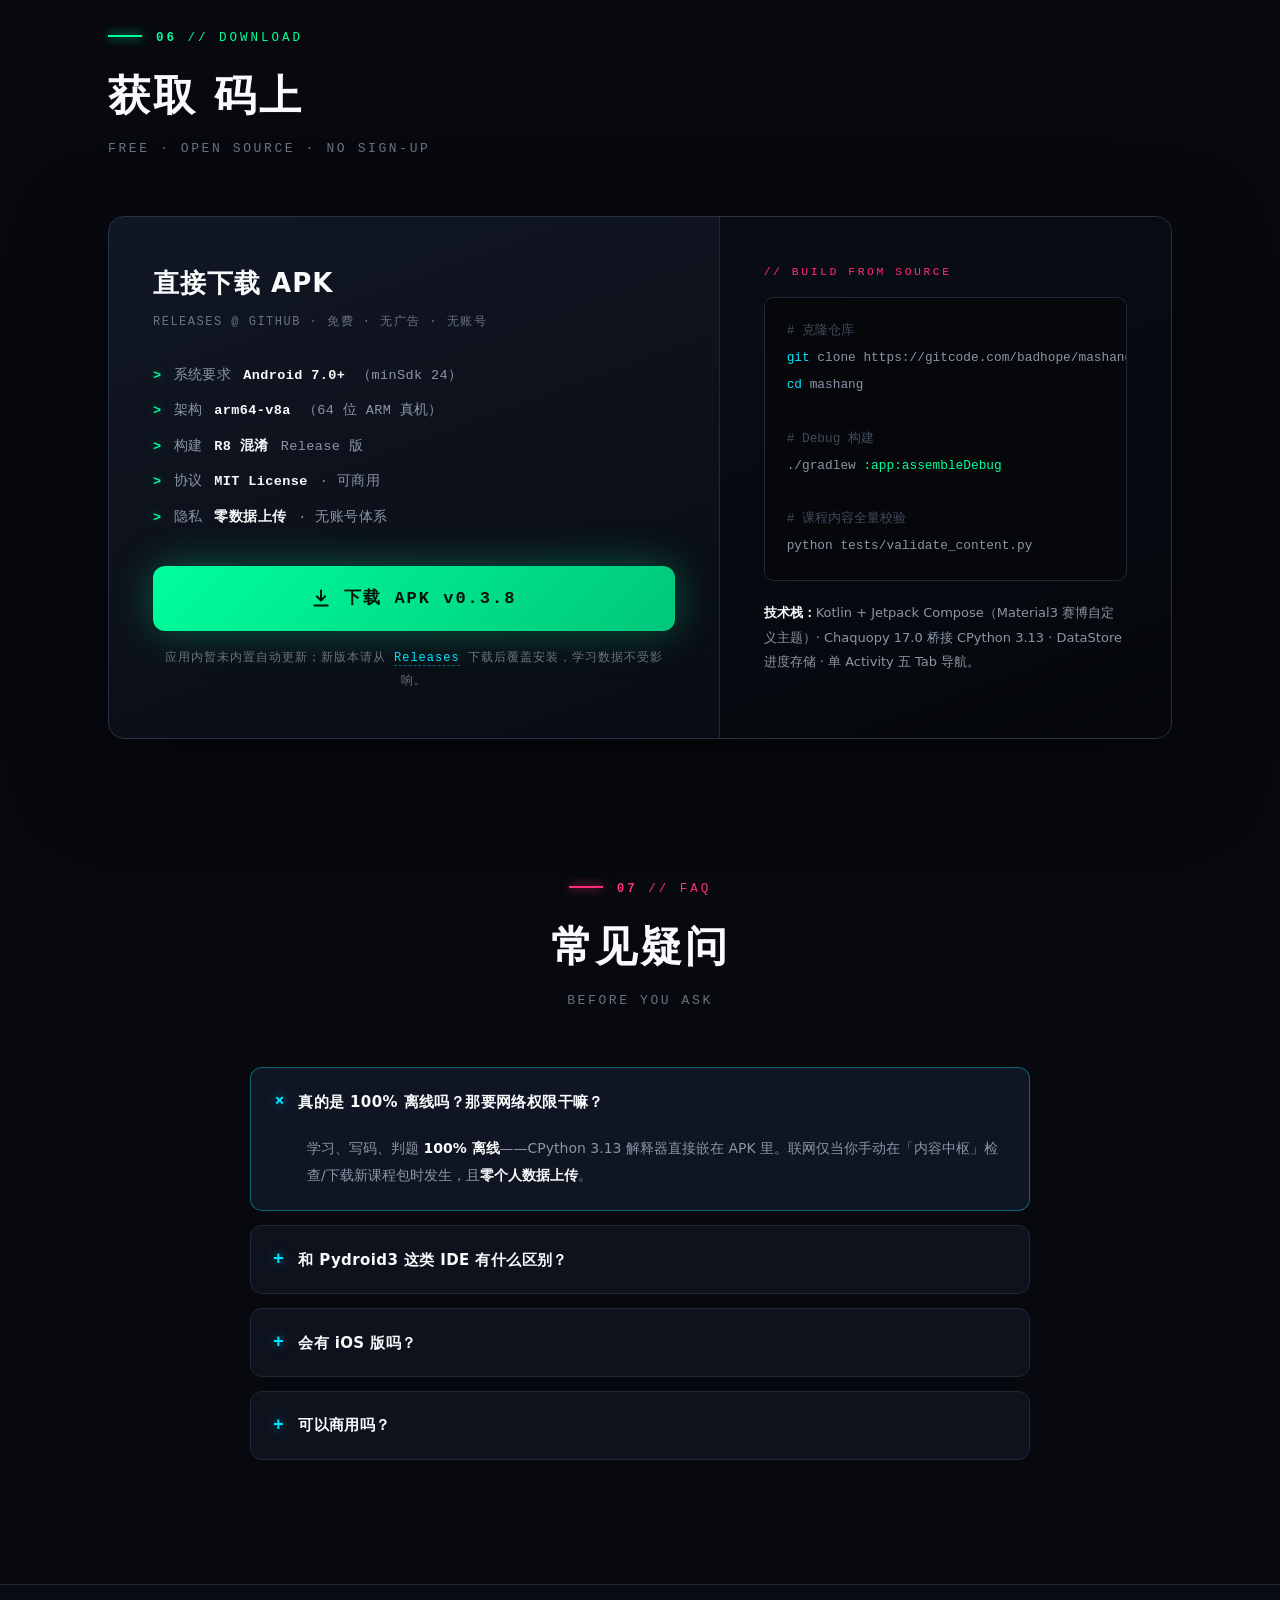
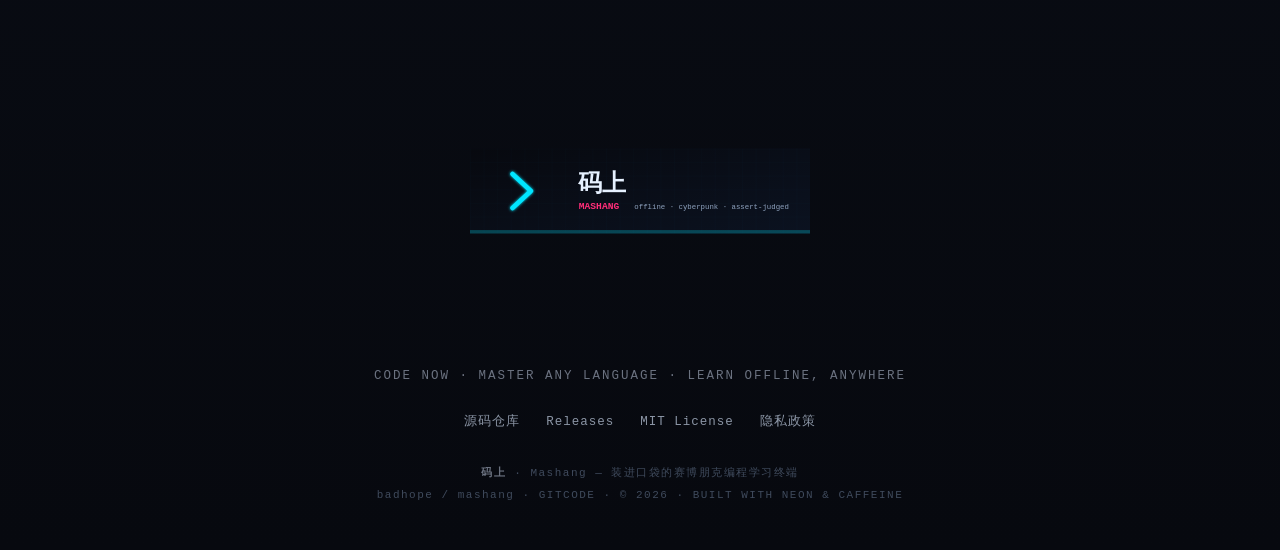
==== commit f94dd712: "docs: 下载入口改指 GitHub Releases 直链（GitCode v5 无 release 附件 API） GitCode 的 /releases/{tag}/attach_files " ====
--- a/docs/index.html
+++ b/docs/index.html
@@ -438,7 +438,7 @@
       <a href="#download"><i>06</i>下载</a>
       <a href="#faq"><i>07</i>FAQ</a>
     </div>
-    <a class="nav-cta" href="https://gitcode.com/badhope/mashang/releases" target="_blank" rel="noopener">⬇ 下载 APK</a>
+    <a class="nav-cta" href="https://github.com/badhope/mashang/releases/download/v0.3.8/mashang-v0.3.8.apk" target="_blank" rel="noopener">⬇ 下载 APK</a>
   </div>
 </nav>
 
@@ -491,7 +491,7 @@
     <div class="hero-sub">装进口袋的赛博朋克编程学习终端 —— 内嵌真·<b>CPython 3.13</b> 与 <b>JavaScript</b> 运行时，<b>零网络</b>写码、运行、判题通关</div>
 
     <div class="hero-cta">
-      <a class="btn btn-primary" href="https://gitcode.com/badhope/mashang/releases" target="_blank" rel="noopener">
+      <a class="btn btn-primary" href="https://github.com/badhope/mashang/releases/download/v0.3.8/mashang-v0.3.8.apk" target="_blank" rel="noopener">
         <svg viewBox="0 0 24 24" fill="none" stroke="currentColor" stroke-width="2.4" stroke-linecap="round" stroke-linejoin="round"><path d="M12 3v12m0 0l-5-5m5 5l5-5M4 21h16"/></svg>
         下载 APK · Android 7.0+
       </a>
@@ -721,7 +721,7 @@
     <div class="dl-card rv">
       <div class="dl-left">
         <h3>直接下载 APK</h3>
-        <div class="sub">RELEASES @ GITCODE · 免费 · 无广告 · 无账号</div>
+        <div class="sub">RELEASES @ GITHUB · 免费 · 无广告 · 无账号</div>
         <ul class="spec">
           <li>系统要求 <b>Android 7.0+</b>（minSdk 24）</li>
           <li>架构 <b>arm64-v8a</b>（64 位 ARM 真机）</li>
@@ -729,11 +729,11 @@
           <li>协议 <b>MIT License</b> · 可商用</li>
           <li>隐私 <b>零数据上传</b> · 无账号体系</li>
         </ul>
-        <a class="dl-btn-big" href="https://gitcode.com/badhope/mashang/releases" target="_blank" rel="noopener">
+        <a class="dl-btn-big" href="https://github.com/badhope/mashang/releases/download/v0.3.8/mashang-v0.3.8.apk" target="_blank" rel="noopener">
           <svg viewBox="0 0 24 24" fill="none" stroke="currentColor" stroke-width="2.4" stroke-linecap="round" stroke-linejoin="round"><path d="M12 3v12m0 0l-5-5m5 5l5-5M4 21h16"/></svg>
-          前往 Releases 下载 APK
+          下载 APK v0.3.8
         </a>
-        <div class="dl-alt">应用内暂未内置自动更新；新版本请从 <a href="https://gitcode.com/badhope/mashang/releases" target="_blank" rel="noopener">Releases</a> 下载后覆盖安装，学习数据不受影响。</div>
+        <div class="dl-alt">应用内暂未内置自动更新；新版本请从 <a href="https://github.com/badhope/mashang/releases/download/v0.3.8/mashang-v0.3.8.apk" target="_blank" rel="noopener">Releases</a> 下载后覆盖安装，学习数据不受影响。</div>
       </div>
       <div class="dl-right">
         <div class="lbl">// BUILD FROM SOURCE</div>
@@ -821,7 +821,7 @@
     <div class="tag">CODE NOW · MASTER ANY LANGUAGE · LEARN OFFLINE, ANYWHERE</div>
     <div class="foot-links">
       <a href="https://gitcode.com/badhope/mashang" target="_blank" rel="noopener">源码仓库</a>
-      <a href="https://gitcode.com/badhope/mashang/releases" target="_blank" rel="noopener">Releases</a>
+      <a href="https://github.com/badhope/mashang/releases/download/v0.3.8/mashang-v0.3.8.apk" target="_blank" rel="noopener">Releases</a>
       <a href="https://gitcode.com/badhope/mashang/blob/main/LICENSE" target="_blank" rel="noopener">MIT License</a>
       <a href="https://gitcode.com/badhope/mashang/blob/main/PRIVACY_POLICY.md" target="_blank" rel="noopener">隐私政策</a>
     </div>
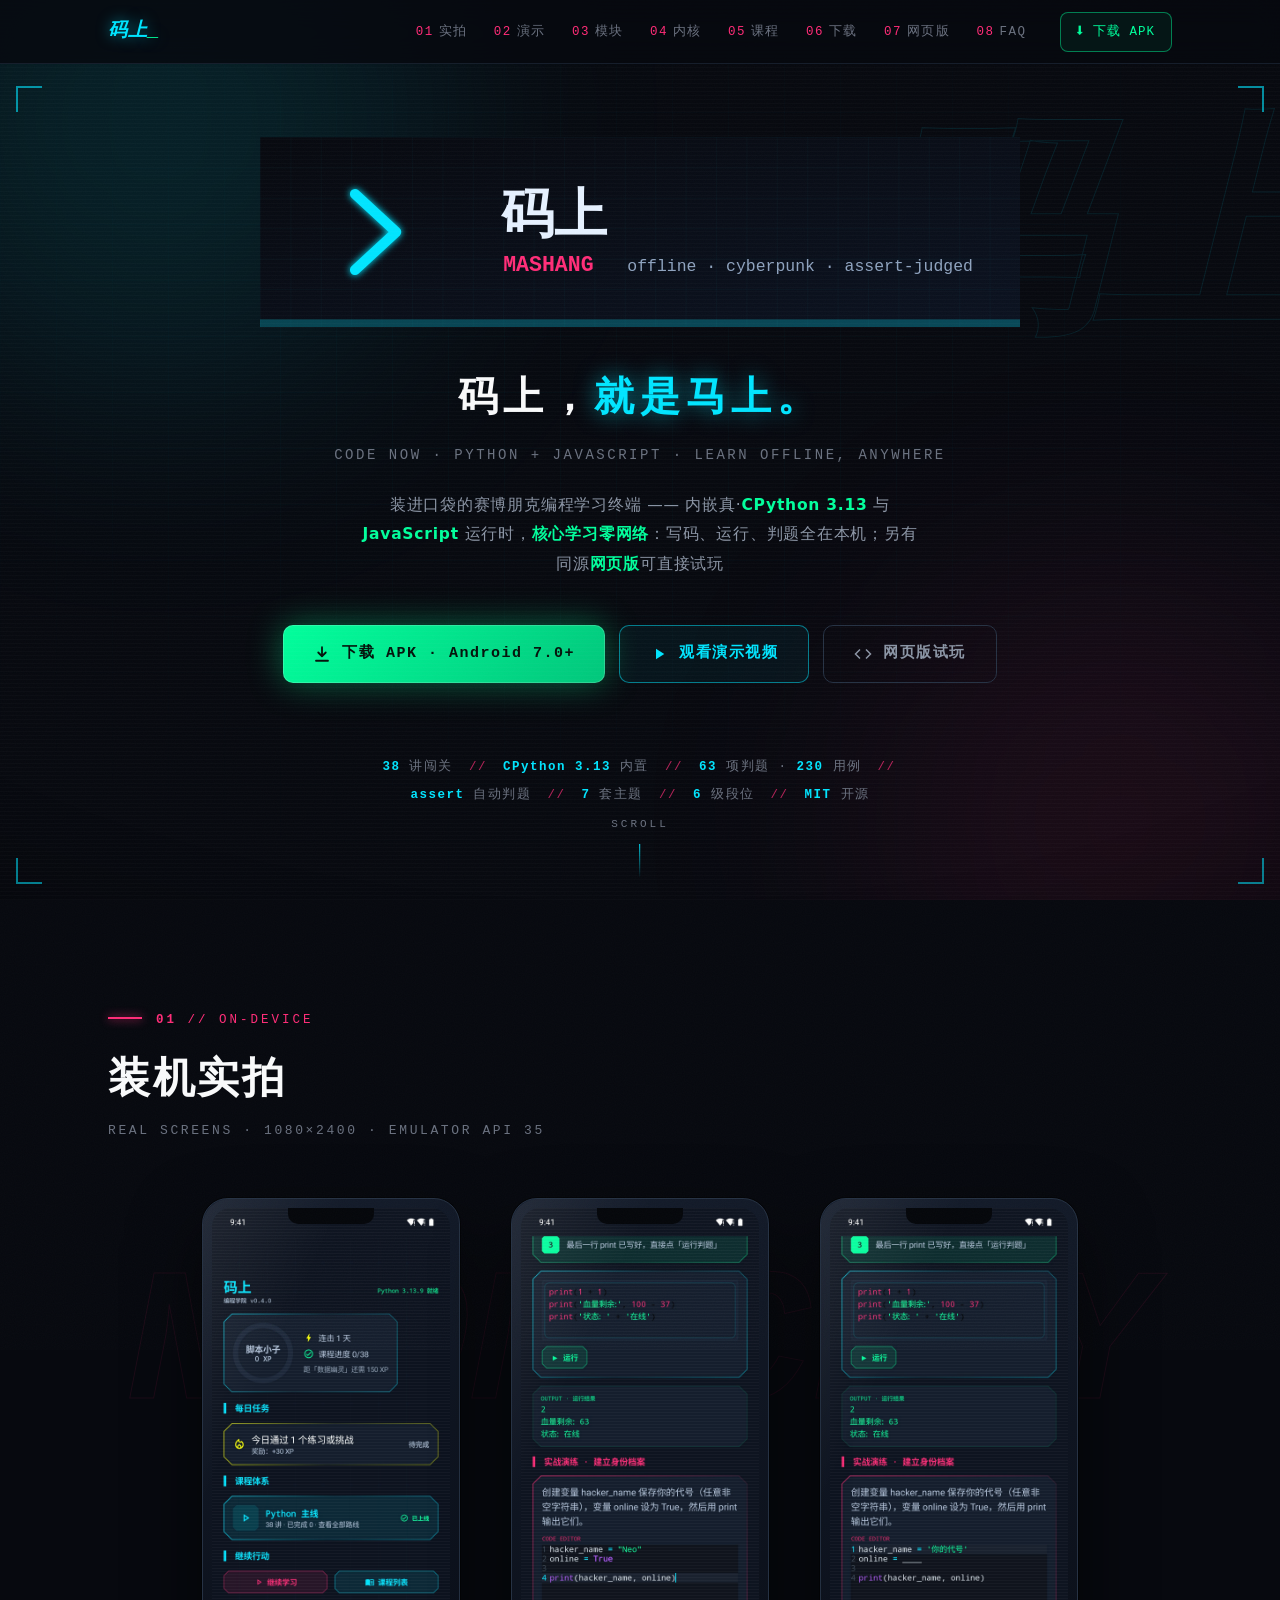
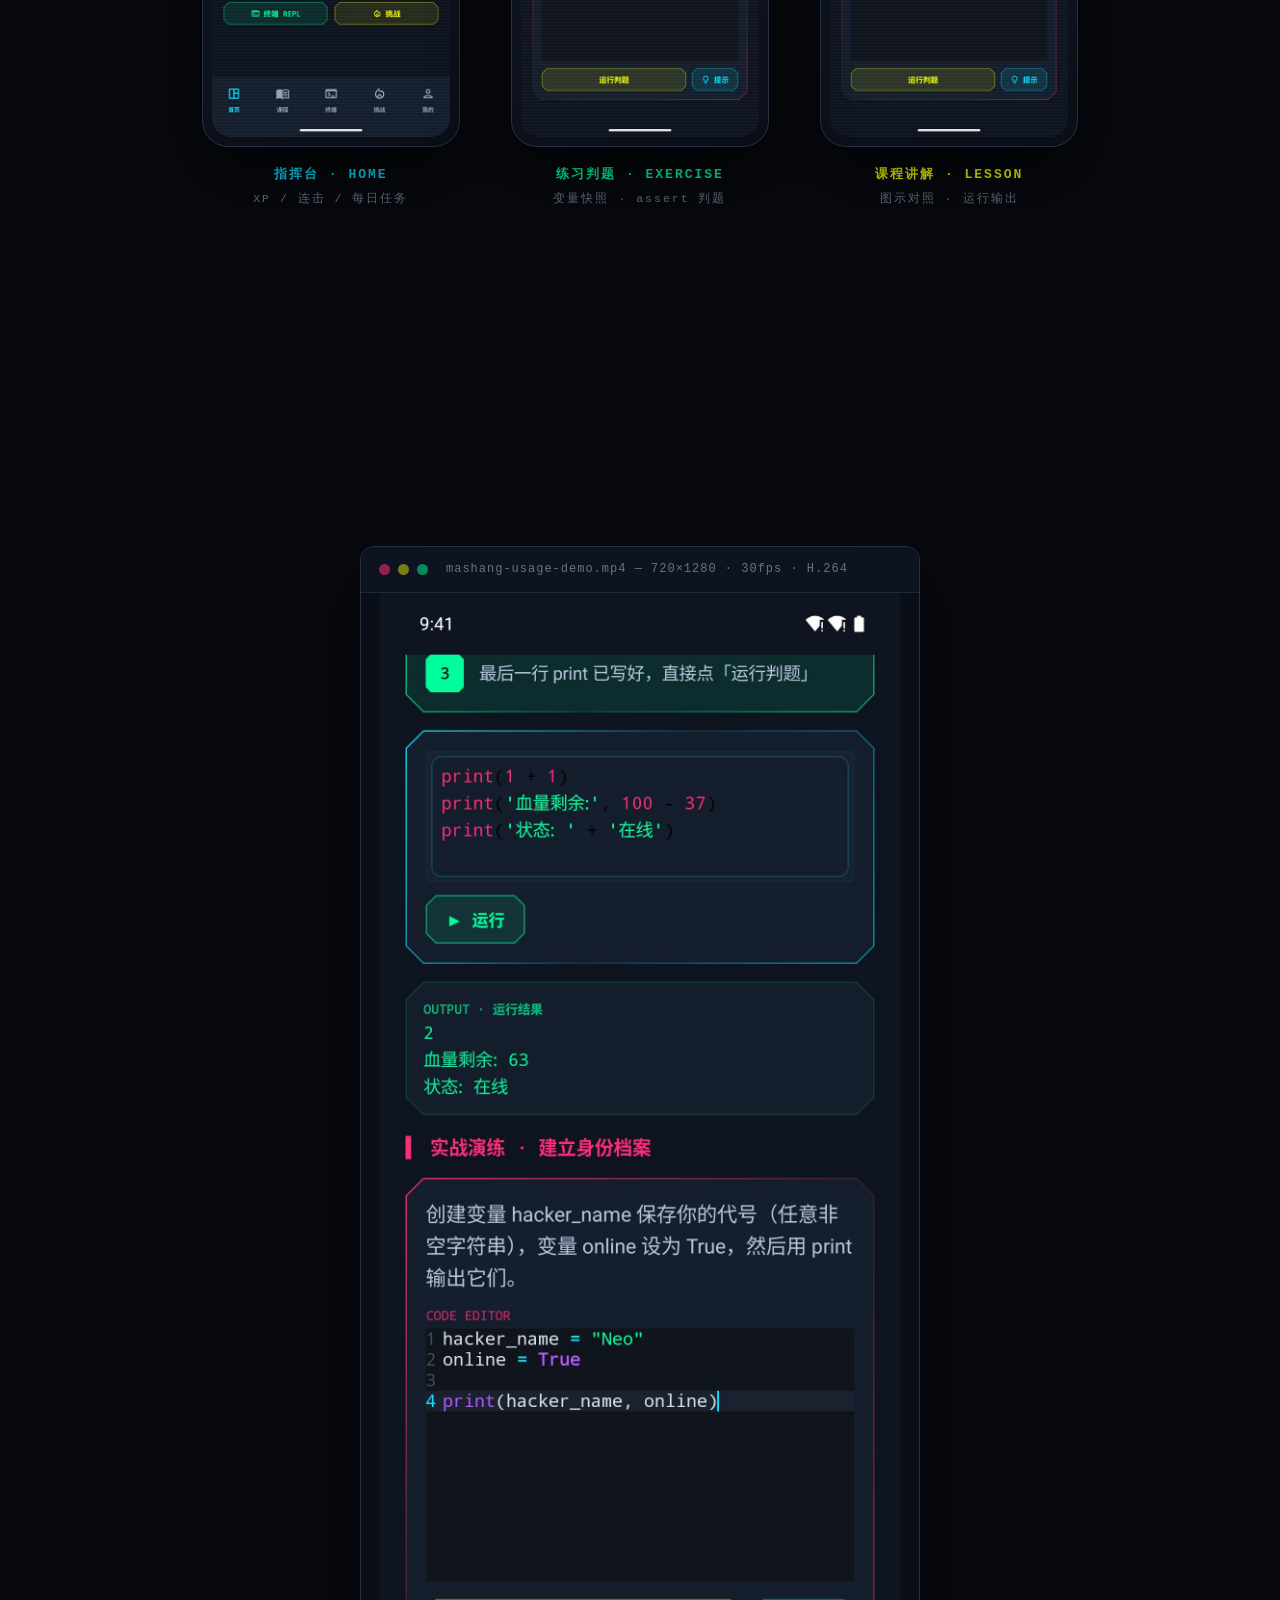
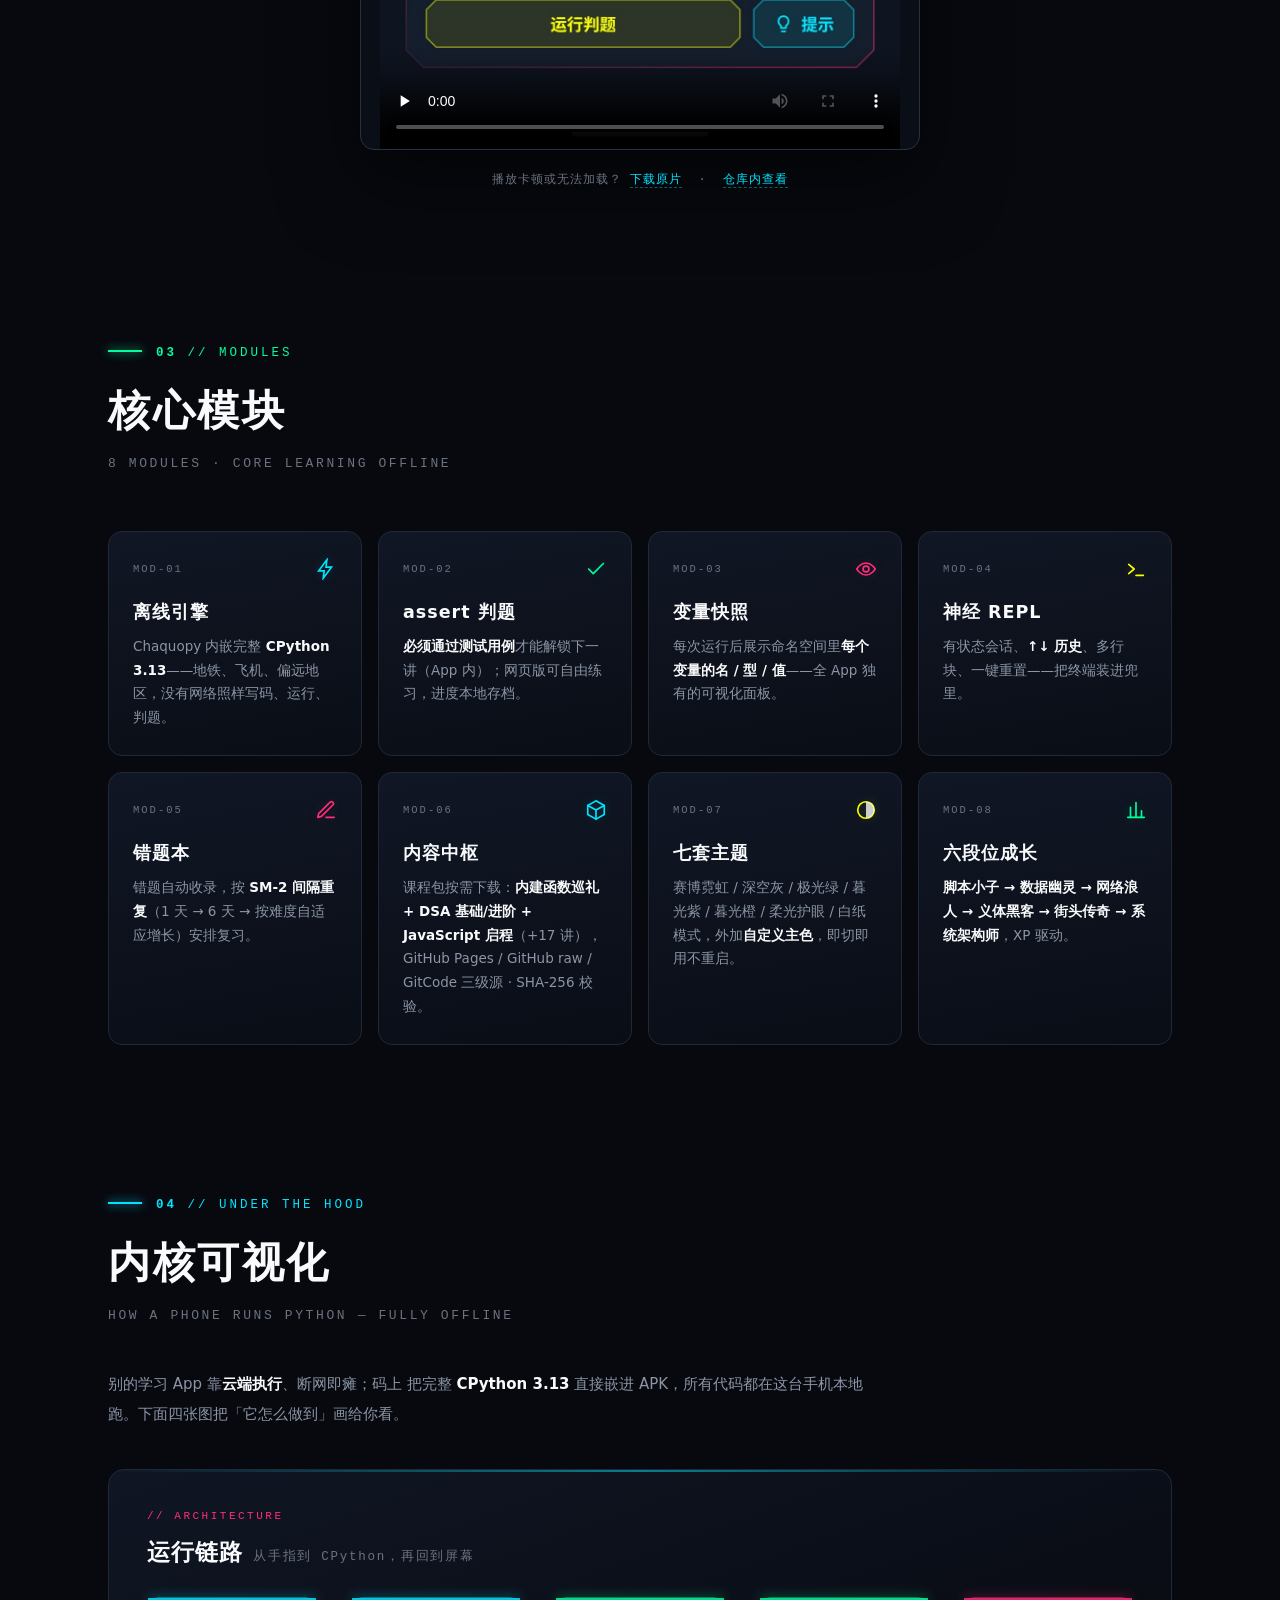
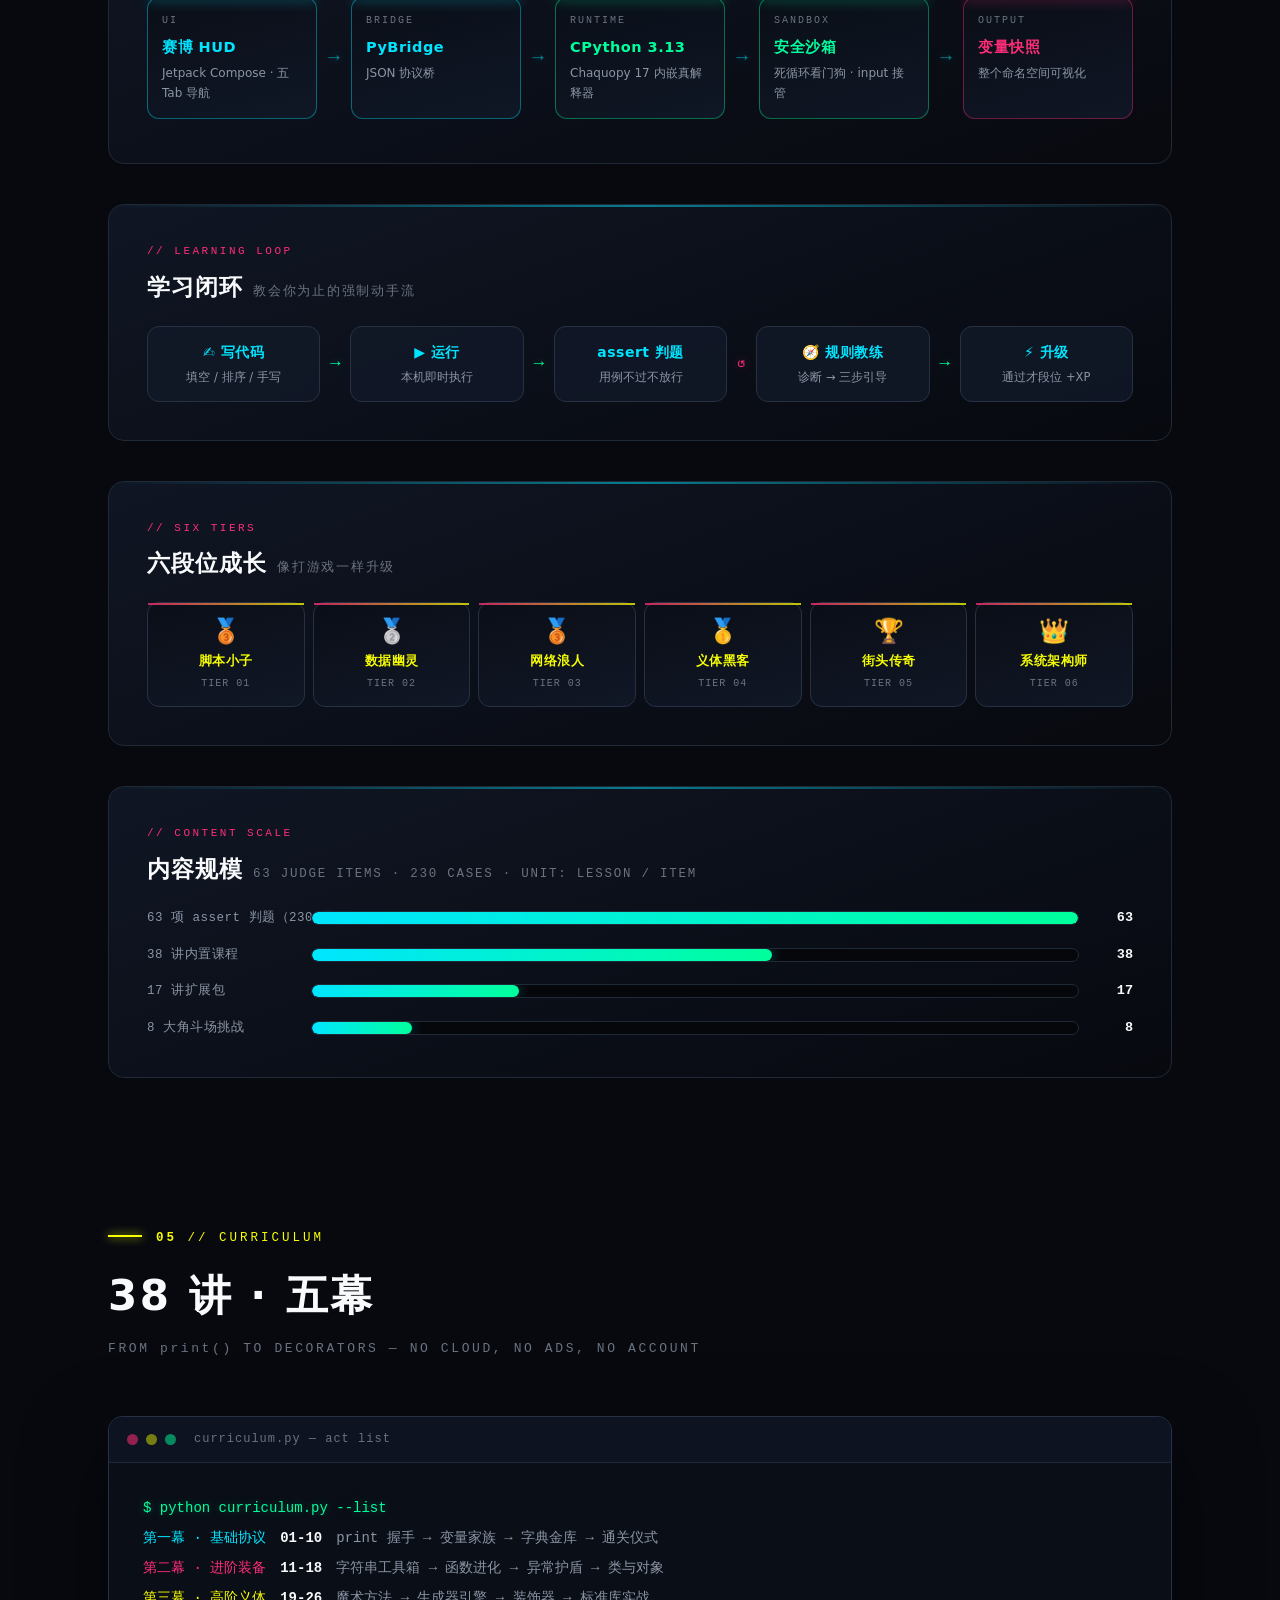
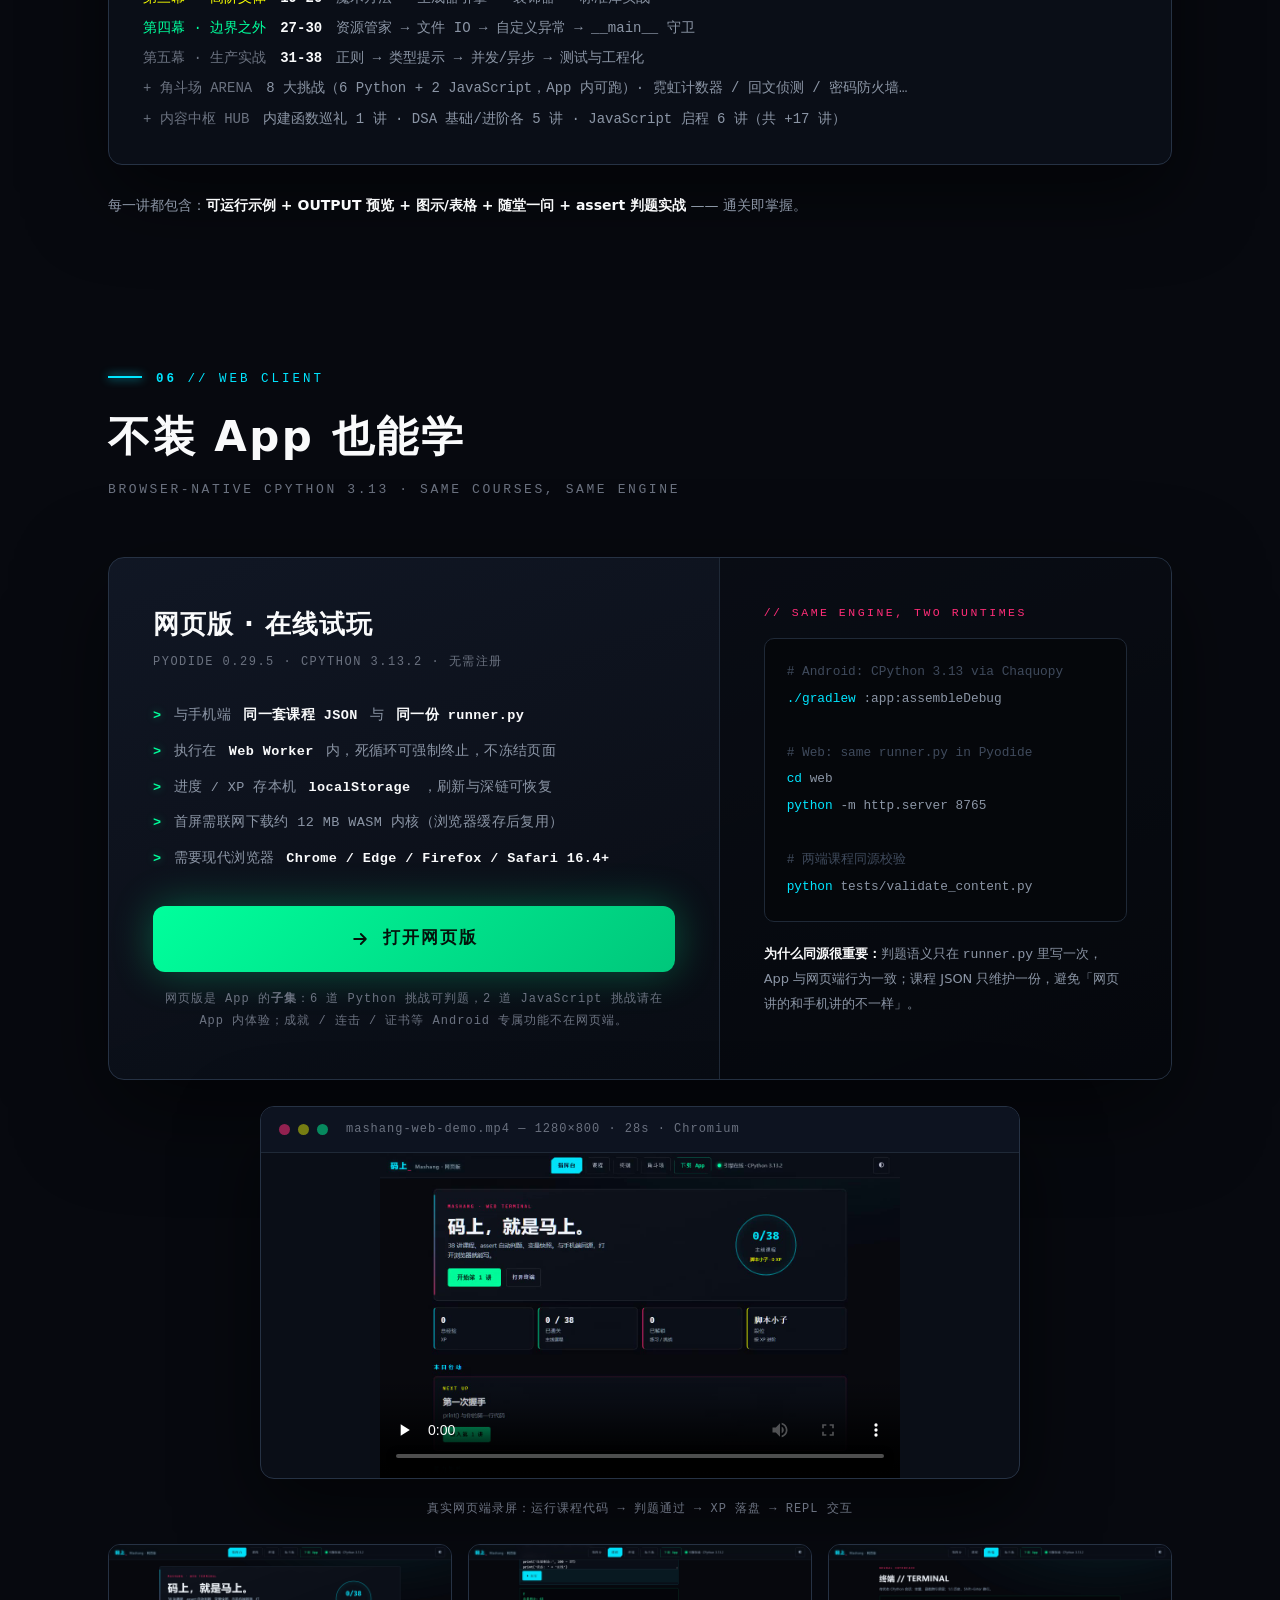
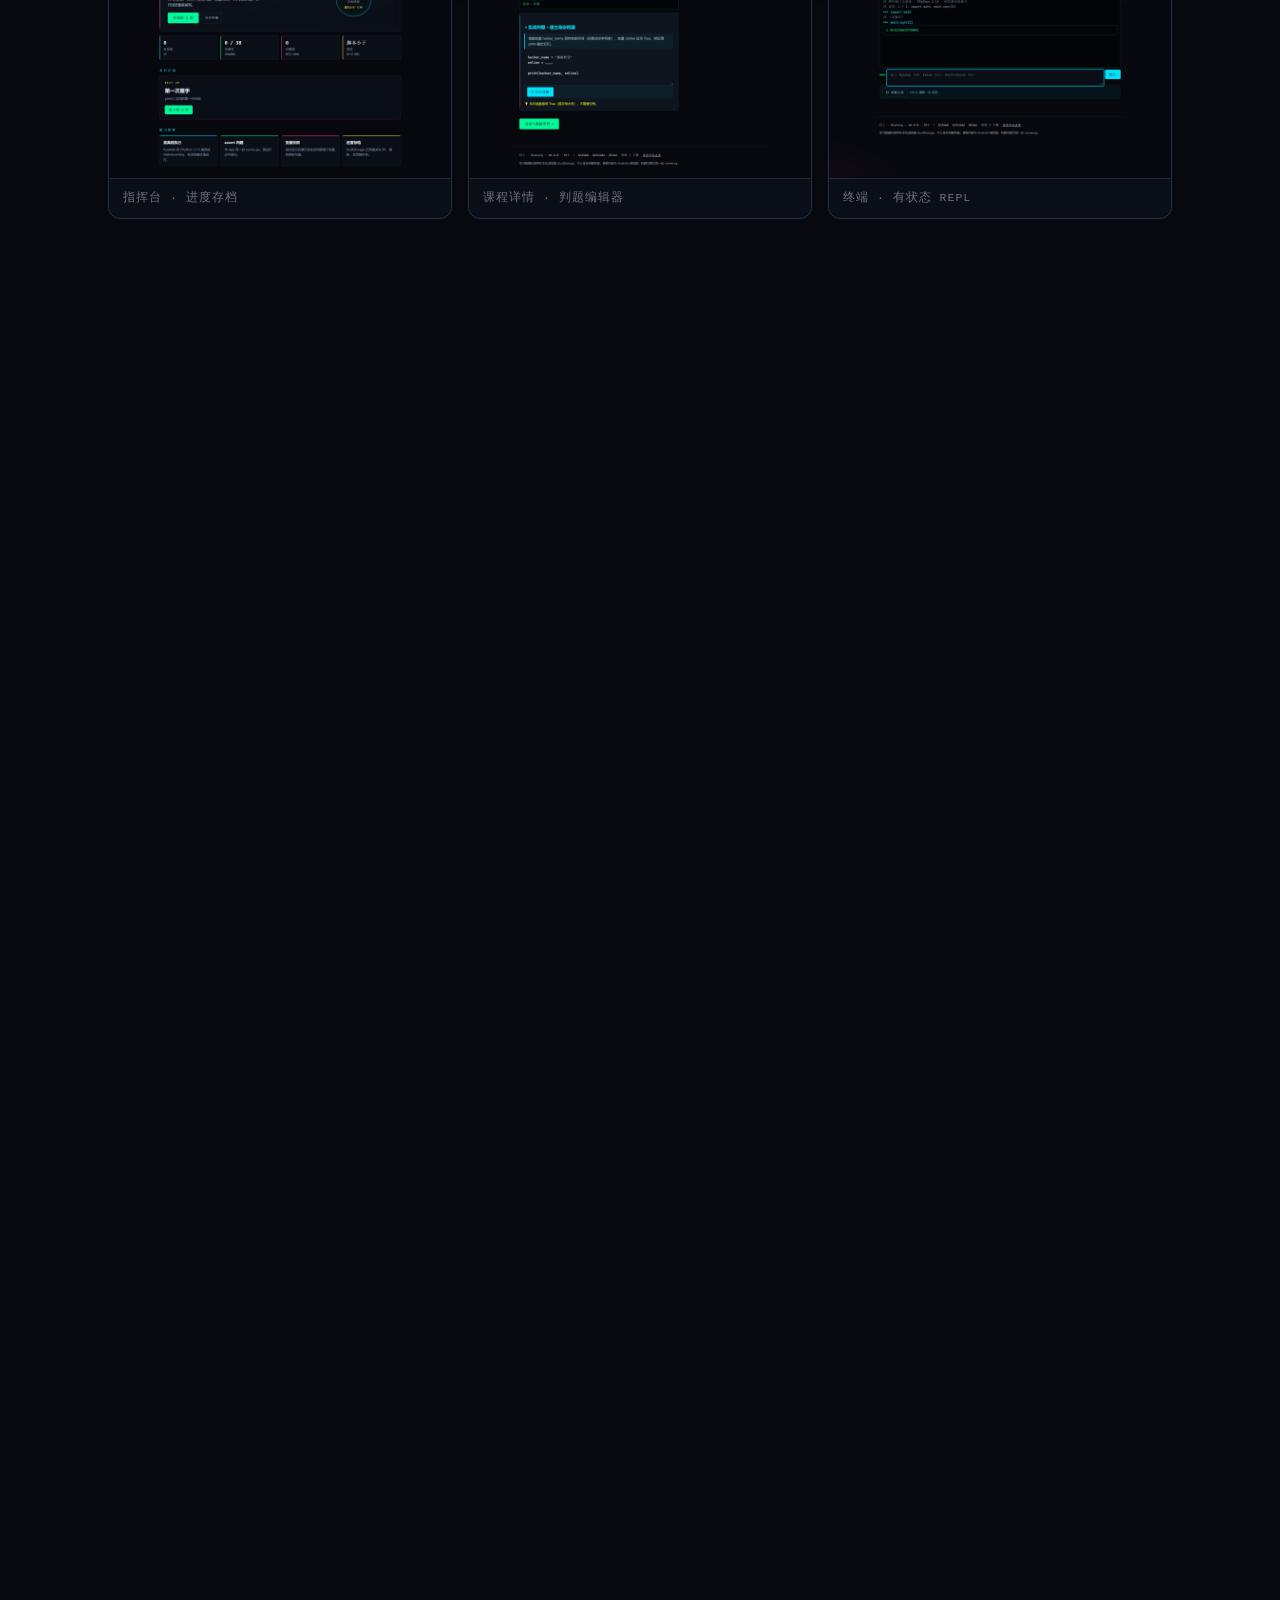
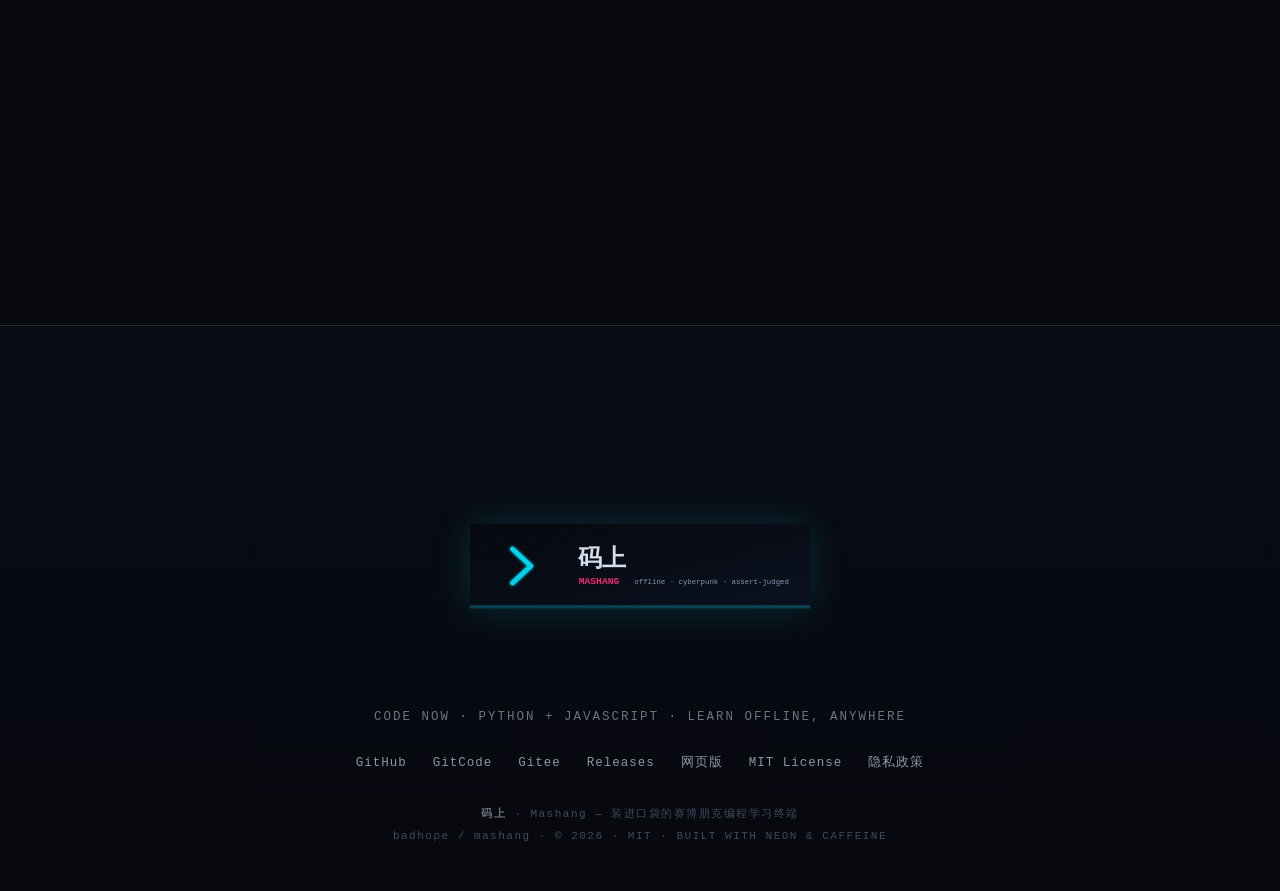
==== commit 3fd2f594: "release: 0.4.0 — 网页端重写 + 真实课程路线 + 检查更新 + 文档/展示资产全面校准 网页端（第二端） - Pyodide 0.29.5 执行迁入 Web Worker（15s 强" ====
--- a/docs/index.html
+++ b/docs/index.html
@@ -6,6 +6,21 @@
 <title>码上 · Mashang — 装进口袋的赛博朋克编程学习终端</title>
 <meta name="description" content="码上 · Mashang：内嵌真实语言运行时的离线编程学习终端。38 讲闯关、assert 自动判题、变量可视化、六段位成长。Android 7.0+ 免费下载，MIT 开源。">
 <meta name="theme-color" content="#07090F">
+<meta name="author" content="badhope">
+<link rel="canonical" href="https://badhope.github.io/mashang/">
+<meta property="og:type" content="website">
+<meta property="og:site_name" content="码上 · Mashang">
+<meta property="og:title" content="码上 · Mashang — 装进口袋的赛博朋克编程学习终端">
+<meta property="og:description" content="内嵌 CPython 3.13 与 JavaScript 运行时的离线编程学习终端：38 讲闯关、assert 判题、变量快照、六段位成长。Android 7.0+，MIT 开源。">
+<meta property="og:url" content="https://badhope.github.io/mashang/">
+<meta property="og:image" content="https://badhope.github.io/mashang/banner.png">
+<meta name="twitter:card" content="summary_large_image">
+<meta name="twitter:title" content="码上 · Mashang — 离线编程学习终端">
+<meta name="twitter:description" content="CPython 3.13 装进口袋：38 讲课程 + assert 判题 + 变量快照，全离线。">
+<meta name="twitter:image" content="https://badhope.github.io/mashang/banner.png">
+<script type="application/ld+json">
+{"@context":"https://schema.org","@type":"SoftwareApplication","name":"码上 Mashang","operatingSystem":"Android 7.0+","applicationCategory":"EducationalApplication","offers":{"@type":"Offer","price":"0","priceCurrency":"CNY"},"license":"https://opensource.org/licenses/MIT","downloadUrl":"https://github.com/badhope/mashang/releases/latest","codeRepository":"https://github.com/badhope/mashang","description":"内嵌 CPython 3.13 与 JavaScript 运行时的离线编程学习终端，38 讲课程、assert 自动判题、变量快照与六段位成长。"}
+</script>
 <link rel="icon" href="data:image/svg+xml,%3Csvg xmlns='http://www.w3.org/2000/svg' viewBox='0 0 32 32'%3E%3Crect width='32' height='32' rx='6' fill='%2307090F'/%3E%3Ctext x='16' y='21' font-family='monospace' font-size='13' font-weight='700' fill='%2300E5FF' text-anchor='middle'%3E%E7%A0%81%3C/text%3E%3Crect x='6' y='25' width='20' height='2.5' fill='%2300FF9C'/%3E%3C/svg%3E">
 <style>
 :root{
@@ -81,10 +96,31 @@
   transition:all .25s;white-space:nowrap;flex:none}
 .nav-cta:hover{background:rgba(0,255,156,.16);box-shadow:0 0 22px rgba(0,255,156,.25)}
 .nav-cta:active{transform:scale(.96)}
+.nav-toggle{display:none;width:42px;height:42px;margin-left:auto;align-items:center;justify-content:center;
+  background:transparent;border:1px solid var(--line2);border-radius:8px;color:var(--cyan);
+  font-size:18px;cursor:pointer;flex:none}
+.skip{position:absolute;left:-9999px;top:0;z-index:200;background:var(--cyan);color:#04121a;
+  padding:10px 16px;font-weight:700;border-radius:0 0 8px 0}
+.skip:focus{left:0}
+.glitch-wrap{display:block;text-align:center}
+.glitch-wrap svg{display:block;width:min(760px,92vw);height:auto;margin:0 auto}
+.sr-only{position:absolute;width:1px;height:1px;padding:0;margin:-1px;overflow:hidden;
+  clip:rect(0,0,0,0);white-space:nowrap;border:0}
 @media(max-width:860px){
-  .nav-links{display:none}
-  .nav-cta{margin-left:auto;padding:8px 14px;font-size:12px}
-  nav .wrap{gap:14px}
+  .nav-toggle{display:inline-flex}
+  .nav-links{display:none;position:absolute;top:var(--nav-h);left:0;right:0;
+    flex-direction:column;gap:0;margin:0;padding:8px 18px 14px;
+    background:rgba(7,9,15,.97);border-bottom:1px solid var(--line2)}
+  .nav-links.open{display:flex}
+  .nav-links a{padding:12px 4px;border-bottom:1px solid rgba(38,50,68,.6);font-size:13px}
+  .nav-links a:last-child{border-bottom:none}
+  .nav-cta{margin-left:10px;padding:8px 14px;font-size:12px}
+  nav .wrap{gap:10px}
+  .bar-row{grid-template-columns:1fr auto;gap:6px 12px}
+  .bar-row .bl{white-space:normal;grid-column:1/-1}
+  .bar-track{grid-column:1/2}
+  .bar-row .bv{grid-column:2/3;grid-row:2/3}
+  .bar-row .bl{grid-row:1/2}
 }
 
 /* ===== hero ===== */
@@ -115,7 +151,8 @@
 #boot .caret{display:inline-block;width:7px;height:13px;background:var(--green);vertical-align:-2px;
   animation:blink 1s steps(1) infinite;box-shadow:0 0 8px var(--green)}
 @keyframes blink{50%{opacity:0}}
-@media(max-width:1020px){#boot{display:none}.wm{opacity:.45}}
+@media(max-width:1500px){#boot{display:none}}
+@media(max-width:1020px){.wm{opacity:.45}}
 
 .hero-inner{position:relative;text-align:center;z-index:2;width:100%}
 .hero-logo{width:min(620px,88vw);margin:0 auto 8px;display:block;
@@ -166,7 +203,7 @@
 @keyframes drip{0%{transform:scaleY(0);transform-origin:top}55%{transform:scaleY(1);transform-origin:top}56%{transform-origin:bottom}100%{transform:scaleY(0);transform-origin:bottom}}
 
 /* ===== sections ===== */
-section{padding:clamp(70px,11vw,110px) 0;scroll-margin-top:calc(var(--nav-h) + 12px)}
+section{padding:clamp(70px,11vw,110px) 0;scroll-margin-top:calc(var(--nav-h) + 28px)}
 .sec-head{margin-bottom:clamp(36px,6vw,56px)}
 .sec-id{font-family:var(--mono);font-size:12.5px;letter-spacing:3px;margin-bottom:14px}
 .sec-id b{font-weight:700}
@@ -280,6 +317,14 @@
 .curr-foot{margin-top:26px;font-size:14px;color:var(--dim2);line-height:2}
 .curr-foot b{color:var(--hi)}
 
+.web-demo{max-width:760px;margin:26px auto 0}
+.web-demo video{display:block;width:100%;height:auto}
+.web-shots{display:grid;grid-template-columns:repeat(auto-fit,minmax(min(100%,300px),1fr));gap:16px;margin-top:22px}
+.web-shots figure{margin:0;border:1px solid var(--line2);border-radius:12px;overflow:hidden;background:var(--bg1)}
+.web-shots img{display:block;width:100%;height:auto}
+.web-shots figcaption{padding:10px 14px;font-family:var(--mono);font-size:11.5px;color:var(--dim);
+  letter-spacing:1px;border-top:1px solid var(--line)}
+@media(max-width:760px){.web-shots{grid-template-columns:1fr}}
 /* ---- download ---- */
 .dl-card{display:grid;grid-template-columns:minmax(0,1.15fr) minmax(0,.85fr);gap:0;
   border:1px solid var(--line2);border-radius:16px;overflow:hidden;
@@ -422,23 +467,26 @@
 </style>
 </head>
 <body>
-
-<div id="noise"></div><div id="scan"></div><div id="vig"></div>
-<div id="prog"></div>
+<a class="skip" href="#hero">跳到主要内容</a>
+
+<div id="noise" aria-hidden="true"></div><div id="scan" aria-hidden="true"></div><div id="vig" aria-hidden="true"></div>
+<div id="prog" aria-hidden="true"></div>
 
 <nav id="nav">
   <div class="wrap">
     <a class="nav-logo" href="#hero">码上<span style="color:var(--green)">_</span></a>
-    <div class="nav-links">
+    <button class="nav-toggle" id="navToggle" type="button" aria-expanded="false" aria-controls="navLinks" aria-label="打开导航">☰</button>
+    <div class="nav-links" id="navLinks">
       <a href="#shots"><i>01</i>实拍</a>
       <a href="#demo"><i>02</i>演示</a>
       <a href="#features"><i>03</i>模块</a>
       <a href="#system"><i>04</i>内核</a>
       <a href="#curriculum"><i>05</i>课程</a>
       <a href="#download"><i>06</i>下载</a>
-      <a href="#faq"><i>07</i>FAQ</a>
-    </div>
-    <a class="nav-cta" href="https://github.com/badhope/mashang/releases/download/v0.3.8/mashang-v0.3.8.apk" target="_blank" rel="noopener">⬇ 下载 APK</a>
+      <a href="#web"><i>07</i>网页版</a>
+      <a href="#faq"><i>08</i>FAQ</a>
+    </div>
+    <a class="nav-cta" href="https://github.com/badhope/mashang/releases/latest" target="_blank" rel="noopener">⬇ 下载 APK</a>
   </div>
 </nav>
 
@@ -486,12 +534,13 @@
 
   <rect x="0" y="288" width="1200" height="12" fill="#00E5FF" opacity="0.25"/>
 </svg></div>
+    <h1 class="sr-only">码上 Mashang — 离线编程学习终端</h1>
     <div class="hero-tag">码上，<em>就是马上。</em></div>
-    <div class="hero-tag-en">CODE NOW · MASTER ANY LANGUAGE · LEARN OFFLINE, ANYWHERE</div>
-    <div class="hero-sub">装进口袋的赛博朋克编程学习终端 —— 内嵌真·<b>CPython 3.13</b> 与 <b>JavaScript</b> 运行时，<b>零网络</b>写码、运行、判题通关</div>
+    <div class="hero-tag-en">CODE NOW · PYTHON + JAVASCRIPT · LEARN OFFLINE, ANYWHERE</div>
+    <div class="hero-sub">装进口袋的赛博朋克编程学习终端 —— 内嵌真·<b>CPython 3.13</b> 与 <b>JavaScript</b> 运行时，<b>核心学习零网络</b>：写码、运行、判题全在本机；另有同源<b>网页版</b>可直接试玩</div>
 
     <div class="hero-cta">
-      <a class="btn btn-primary" href="https://github.com/badhope/mashang/releases/download/v0.3.8/mashang-v0.3.8.apk" target="_blank" rel="noopener">
+      <a class="btn btn-primary" href="https://github.com/badhope/mashang/releases/latest" target="_blank" rel="noopener">
         <svg viewBox="0 0 24 24" fill="none" stroke="currentColor" stroke-width="2.4" stroke-linecap="round" stroke-linejoin="round"><path d="M12 3v12m0 0l-5-5m5 5l5-5M4 21h16"/></svg>
         下载 APK · Android 7.0+
       </a>
@@ -499,16 +548,16 @@
         <svg viewBox="0 0 24 24" fill="currentColor"><path d="M8 5v14l11-7z"/></svg>
         观看演示视频
       </a>
-      <a class="btn btn-dim" href="https://gitcode.com/badhope/mashang" target="_blank" rel="noopener">
+      <a class="btn btn-dim" href="web/">
         <svg viewBox="0 0 24 24" fill="none" stroke="currentColor" stroke-width="2"><path d="M16 18l6-6-6-6M8 6l-6 6 6 6"/></svg>
-        查看源码
+        网页版试玩
       </a>
     </div>
 
     <div class="hero-stats">
       <span><b>38</b> 讲闯关</span><span class="sep">//</span>
       <span><b>CPython 3.13</b> 内置</span><span class="sep">//</span>
-      <span><b>0</b> 核心学习网络依赖</span><span class="sep">//</span>
+      <span><b>63</b> 项判题 · <b>230</b> 用例</span><span class="sep">//</span>
       <span><b>assert</b> 自动判题</span><span class="sep">//</span>
       <span><b>7</b> 套主题</span><span class="sep">//</span>
       <span><b>6</b> 级段位</span><span class="sep">//</span>
@@ -524,19 +573,19 @@
   <div class="wrap">
     <div class="sec-head rv">
       <div class="sec-id sec-mag"><span class="bar"></span><b>01</b> // ON-DEVICE</div>
-      <h2>装机实拍<small>REAL SCREENS · 1080×1920</small></h2>
+      <h2>装机实拍<small>REAL SCREENS · 1080×2400 · EMULATOR API 35</small></h2>
     </div>
     <div class="phone-row" id="phoneRow">
       <div class="phone p1 rv">
-        <div class="frame"><div class="notch"></div><div class="screen"><img src="assets/ph_home.jpg" alt="指挥台首页" width="600" height="1067"></div></div>
+        <div class="frame"><div class="notch"></div><div class="screen"><img src="assets/app/home.jpg" alt="指挥台首页" width="1080" height="2400"></div></div>
         <div class="phone-cap"><b style="color:var(--cyan)">指挥台 · HOME</b>XP / 连击 / 每日任务</div>
       </div>
       <div class="phone p2 rv">
-        <div class="frame"><div class="notch"></div><div class="screen"><img src="assets/ph_console.jpg" alt="课程练习与判题" width="600" height="1067"></div></div>
-        <div class="phone-cap"><b style="color:var(--green)">练习判题 · EXERCISE</b>姓名档案 · NameError 实战</div>
+        <div class="frame"><div class="notch"></div><div class="screen"><img src="assets/app/lesson_exercise.jpg" alt="课程练习与判题" width="1080" height="2400"></div></div>
+        <div class="phone-cap"><b style="color:var(--green)">练习判题 · EXERCISE</b>变量快照 · assert 判题</div>
       </div>
       <div class="phone p3 rv">
-        <div class="frame"><div class="notch"></div><div class="screen"><img src="assets/ph_toast.jpg" alt="课程讲解与图示" width="600" height="1067"></div></div>
+        <div class="frame"><div class="notch"></div><div class="screen"><img src="assets/app/lesson_steps.jpg" alt="课程讲解与图示" width="1080" height="2400"></div></div>
         <div class="phone-cap"><b style="color:var(--yel)">课程讲解 · LESSON</b>图示对照 · 运行输出</div>
       </div>
     </div>
@@ -549,12 +598,12 @@
   <div class="wrap">
     <div class="sec-head rv" style="text-align:center">
       <div class="sec-id sec-cyan"><span class="bar"></span><b>02</b> // USAGE DEMO</div>
-      <h2>100 秒看完整个使用流<small>BOOT → 闯关 → 判题 → 终端 → 段位</small></h2>
+      <h2>57 秒看完整个使用流<small>BOOT → 闯关 → 判题 → 终端 → 段位</small></h2>
     </div>
     <div class="demo-wrap rv">
       <div class="term">
-        <div class="term-bar"><i></i><i></i><i></i><span class="tt">usage-video.mp4 — 720×1600 · 30fps · H.264</span></div>
-        <video controls preload="metadata" playsinline webkit-playsinline poster="assets/poster.jpg">
+        <div class="term-bar"><i></i><i></i><i></i><span class="tt">mashang-usage-demo.mp4 — 720×1280 · 30fps · H.264</span></div>
+        <video controls preload="none" playsinline webkit-playsinline poster="assets/app/lesson_exercise.jpg">
           <source src="usage-video.mp4" type="video/mp4">
           您的浏览器不支持视频播放 — 可使用下方链接下载观看。
         </video>
@@ -562,7 +611,7 @@
       <div class="demo-note">
         <span>播放卡顿或无法加载？</span>
         <span><a href="usage-video.mp4" download="mashang-usage-demo.mp4">下载原片</a>
-        &nbsp;·&nbsp; <a href="https://gitcode.com/badhope/mashang/blob/main/demo/usage-video.mp4" target="_blank" rel="noopener">仓库内查看</a></span>
+        &nbsp;·&nbsp; <a href="https://github.com/badhope/mashang/blob/main/demo/usage-video.mp4" target="_blank" rel="noopener">仓库内查看</a></span>
       </div>
     </div>
   </div>
@@ -573,7 +622,7 @@
   <div class="wrap">
     <div class="sec-head rv">
       <div class="sec-id sec-green"><span class="bar"></span><b>03</b> // MODULES</div>
-      <h2>核心模块<small>8 MODULES LOADED · ALL OFFLINE</small></h2>
+      <h2>核心模块<small>8 MODULES · CORE LEARNING OFFLINE</small></h2>
     </div>
     <div class="mods" id="modGrid">
       <div class="mod rv" style="--ac:var(--cyan);--ac-soft:rgba(0,229,255,.16);--ac-soft2:rgba(0,229,255,.5)">
@@ -584,7 +633,7 @@
       <div class="mod rv" style="--ac:var(--green);--ac-soft:rgba(0,255,156,.16);--ac-soft2:rgba(0,255,156,.5)">
         <div class="top"><span class="id">MOD-02</span><svg viewBox="0 0 24 24" fill="none" stroke-width="1.8" stroke-linecap="round" stroke-linejoin="round"><path d="M20 6L9 17l-5-5"/></svg></div>
         <h3>assert 判题</h3>
-        <p><b>必须通过测试用例</b>才能解锁下一讲，治好「看懂了但写不出」的通病。</p>
+        <p><b>必须通过测试用例</b>才能解锁下一讲（App 内）；网页版可自由练习，进度本地存档。</p>
       </div>
       <div class="mod rv" style="--ac:var(--mag);--ac-soft:rgba(255,45,120,.16);--ac-soft2:rgba(255,45,120,.5)">
         <div class="top"><span class="id">MOD-03</span><svg viewBox="0 0 24 24" fill="none" stroke-width="1.8" stroke-linecap="round"><circle cx="12" cy="12" r="3.2"/><path d="M2 12s3.5-6.5 10-6.5S22 12 22 12s-3.5 6.5-10 6.5S2 12 2 12z"/></svg></div>
@@ -599,22 +648,22 @@
       <div class="mod rv" style="--ac:var(--mag);--ac-soft:rgba(255,45,120,.16);--ac-soft2:rgba(255,45,120,.5)">
         <div class="top"><span class="id">MOD-05</span><svg viewBox="0 0 24 24" fill="none" stroke-width="1.8" stroke-linecap="round" stroke-linejoin="round"><path d="M12 20h9M16.5 3.5a2.1 2.1 0 013 3L7 19l-4 1 1-4z"/></svg></div>
         <h3>错题本</h3>
-        <p>错题自动收录，按 <b>1 / 3 / 7 天</b>间隔复习，遗忘曲线由它盯着。</p>
+        <p>错题自动收录，按 <b>SM-2 间隔重复</b>（1 天 → 6 天 → 按难度自适应增长）安排复习。</p>
       </div>
       <div class="mod rv" style="--ac:var(--cyan);--ac-soft:rgba(0,229,255,.16);--ac-soft2:rgba(0,229,255,.5)">
         <div class="top"><span class="id">MOD-06</span><svg viewBox="0 0 24 24" fill="none" stroke-width="1.8" stroke-linecap="round"><path d="M12 2l9 5v10l-9 5-9-5V7z"/><path d="M12 12l9-5M12 12v10M12 12L3 7"/></svg></div>
         <h3>内容中枢</h3>
-        <p>课程包按需下载：<b>内建函数巡礼 + DSA 基础/进阶 + JavaScript 启程</b>（+17 讲），GitCode 源 · SHA-256 校验。</p>
+        <p>课程包按需下载：<b>内建函数巡礼 + DSA 基础/进阶 + JavaScript 启程</b>（+17 讲），GitHub Pages / GitHub raw / GitCode 三级源 · SHA-256 校验。</p>
       </div>
       <div class="mod rv" style="--ac:var(--yel);--ac-soft:rgba(247,255,0,.14);--ac-soft2:rgba(247,255,0,.45)">
         <div class="top"><span class="id">MOD-07</span><svg viewBox="0 0 24 24" fill="none" stroke-width="1.8" stroke-linecap="round"><circle cx="12" cy="12" r="9"/><path d="M12 3a9 9 0 010 18z" fill="currentColor" stroke="none" opacity=".8"/></svg></div>
         <h3>七套主题</h3>
-        <p>赛博霓虹 / 深空灰 / 极光绿 / 暮紫 / 暮橙 / 纸白，<b>即切即用</b>不重启。</p>
+        <p>赛博霓虹 / 深空灰 / 极光绿 / 暮光紫 / 暮光橙 / 柔光护眼 / 白纸模式，外加<b>自定义主色</b>，即切即用不重启。</p>
       </div>
       <div class="mod rv" style="--ac:var(--green);--ac-soft:rgba(0,255,156,.16);--ac-soft2:rgba(0,255,156,.5)">
         <div class="top"><span class="id">MOD-08</span><svg viewBox="0 0 24 24" fill="none" stroke-width="1.8" stroke-linecap="round" stroke-linejoin="round"><path d="M3 20h18M6 20V9m6 11V4m6 16v-7"/></svg></div>
         <h3>六段位成长</h3>
-        <p><b>脚本小子 → 数据幽灵 → 网络浪人 → 赛博黑客 → 街头传奇 → 系统架构师</b>，XP 驱动。</p>
+        <p><b>脚本小子 → 数据幽灵 → 网络浪人 → 义体黑客 → 街头传奇 → 系统架构师</b>，XP 驱动。</p>
       </div>
     </div>
   </div>
@@ -676,12 +725,12 @@
 
     <div class="viz rv">
       <div class="vtag">// CONTENT SCALE</div>
-      <h3>内容规模<small>UNIT: LESSON / ITEM</small></h3>
+      <h3>内容规模<small>63 JUDGE ITEMS · 230 CASES · UNIT: LESSON / ITEM</small></h3>
       <div class="bars">
-        <div class="bar-row"><span class="bl">55 道 assert 判题（200 用例）</span><div class="bar-track"><div class="bar-fill" style="width:100%"></div></div><span class="bv">55</span></div>
-        <div class="bar-row"><span class="bl">38 讲内置课程</span><div class="bar-track"><div class="bar-fill" style="width:64%"></div></div><span class="bv">38</span></div>
-        <div class="bar-row"><span class="bl">17 讲扩展包</span><div class="bar-track"><div class="bar-fill" style="width:31%"></div></div><span class="bv">17</span></div>
-        <div class="bar-row"><span class="bl">8 大角斗场挑战</span><div class="bar-track"><div class="bar-fill" style="width:15%"></div></div><span class="bv">8</span></div>
+        <div class="bar-row"><span class="bl">63 项 assert 判题（230 用例）</span><div class="bar-track"><div class="bar-fill" style="width:100%"></div></div><span class="bv">63</span></div>
+        <div class="bar-row"><span class="bl">38 讲内置课程</span><div class="bar-track"><div class="bar-fill" style="width:60%"></div></div><span class="bv">38</span></div>
+        <div class="bar-row"><span class="bl">17 讲扩展包</span><div class="bar-track"><div class="bar-fill" style="width:27%"></div></div><span class="bv">17</span></div>
+        <div class="bar-row"><span class="bl">8 大角斗场挑战</span><div class="bar-track"><div class="bar-fill" style="width:13%"></div></div><span class="bv">8</span></div>
       </div>
     </div>
   </div>
@@ -703,11 +752,71 @@
         <div class="act"><span class="tag a3">第三幕 · 高阶义体</span><span class="rng">19-26</span><span class="desc">魔术方法 → 生成器引擎 → 装饰器 → 标准库实战</span></div>
         <div class="act"><span class="tag fin">第四幕 · 边界之外</span><span class="rng">27-30</span><span class="desc">资源管家 → 文件 IO → 自定义异常 → __main__ 守卫</span></div>
         <div class="act"><span class="tag plus">第五幕 · 生产实战</span><span class="rng">31-38</span><span class="desc">正则 → 类型提示 → 并发/异步 → 测试与工程化</span></div>
-        <div class="act"><span class="tag plus">+ 角斗场 ARENA</span><span class="desc">8 大限时挑战（6 Python + 2 JavaScript）· 霓虹计数器 / 回文侦测 / 密码防火墙…</span></div>
+        <div class="act"><span class="tag plus">+ 角斗场 ARENA</span><span class="desc">8 大挑战（6 Python + 2 JavaScript，App 内可跑）· 霓虹计数器 / 回文侦测 / 密码防火墙…</span></div>
         <div class="act"><span class="tag plus">+ 内容中枢 HUB</span><span class="desc">内建函数巡礼 1 讲 · DSA 基础/进阶各 5 讲 · JavaScript 启程 6 讲（共 +17 讲）</span></div>
       </div>
     </div>
     <p class="curr-foot rv">每一讲都包含：<b>可运行示例 + OUTPUT 预览 + 图示/表格 + 随堂一问 + assert 判题实战</b> —— 通关即掌握。</p>
+  </div>
+</section>
+
+
+<!-- ================= WEB CLIENT ================= -->
+<section id="web" style="padding-top:clamp(20px,4vw,40px)">
+  <div class="wrap">
+    <div class="sec-head rv">
+      <div class="sec-id sec-cyan"><span class="bar"></span><b>06</b> // WEB CLIENT</div>
+      <h2>不装 App 也能学<small>BROWSER-NATIVE CPYTHON 3.13 · SAME COURSES, SAME ENGINE</small></h2>
+    </div>
+    <div class="dl-card rv">
+      <div class="dl-left">
+        <h3>网页版 · 在线试玩</h3>
+        <div class="sub">PYODIDE 0.29.5 · CPYTHON 3.13.2 · 无需注册</div>
+        <ul class="spec">
+          <li>与手机端<b>同一套课程 JSON</b>与<b>同一份 runner.py</b></li>
+          <li>执行在 <b>Web Worker</b> 内，死循环可强制终止，不冻结页面</li>
+          <li>进度 / XP 存本机 <b>localStorage</b>，刷新与深链可恢复</li>
+          <li>首屏需联网下载约 12 MB WASM 内核（浏览器缓存后复用）</li>
+          <li>需要现代浏览器 <b>Chrome / Edge / Firefox / Safari 16.4+</b></li>
+        </ul>
+        <a class="dl-btn-big" href="web/" target="_blank" rel="noopener">
+          <svg viewBox="0 0 24 24" fill="none" stroke="currentColor" stroke-width="2.2" stroke-linecap="round" stroke-linejoin="round"><path d="M5 12h14M13 6l6 6-6 6"/></svg>
+          打开网页版
+        </a>
+        <div class="dl-alt">网页版是 App 的<b>子集</b>：6 道 Python 挑战可判题，2 道 JavaScript 挑战请在 App 内体验；成就 / 连击 / 证书等 Android 专属功能不在网页端。</div>
+      </div>
+      <div class="dl-right">
+        <div class="lbl">// SAME ENGINE, TWO RUNTIMES</div>
+        <div class="codeblk"><span class="cm"># Android: CPython 3.13 via Chaquopy</span>
+<span class="c1">./gradlew</span> :app:assembleDebug
+
+<span class="cm"># Web: same runner.py in Pyodide</span>
+<span class="c1">cd</span> web
+<span class="c1">python</span> -m http.server 8765
+
+<span class="cm"># 两端课程同源校验</span>
+<span class="c1">python</span> tests/validate_content.py</div>
+        <p class="note"><b>为什么同源很重要：</b>判题语义只在 <code>runner.py</code> 里写一次，App 与网页端行为一致；课程 JSON 只维护一份，避免「网页讲的和手机讲的不一样」。</p>
+      </div>
+    </div>
+
+    <div class="web-demo rv">
+      <div class="term">
+        <div class="term-bar"><i></i><i></i><i></i><span class="tt">mashang-web-demo.mp4 — 1280×800 · 28s · Chromium</span></div>
+        <video controls preload="none" playsinline poster="assets/web-demo-poster.jpg">
+          <source src="assets/web-demo.mp4" type="video/mp4">
+          您的浏览器不支持视频播放 — <a href="assets/web-demo.mp4">下载观看</a>。
+        </video>
+      </div>
+      <p class="demo-note"><span>真实网页端录屏：运行课程代码 → 判题通过 → XP 落盘 → REPL 交互</span></p>
+    </div>
+
+    <div class="web-shots rv">
+      <figure><img src="assets/web-home.jpg" alt="网页版首页" loading="lazy" width="1440" height="980"><figcaption>指挥台 · 进度存档</figcaption></figure>
+      <figure><img src="assets/web-lesson.jpg" alt="网页版课程与判题" loading="lazy" width="1440" height="980"><figcaption>课程详情 · 判题编辑器</figcaption></figure>
+      <figure><img src="assets/web-terminal.jpg" alt="网页版终端" loading="lazy" width="1440" height="980"><figcaption>终端 · 有状态 REPL</figcaption></figure>
+      </div>
+    </div>
   </div>
 </section>
 
@@ -715,7 +824,7 @@
 <section id="download" style="padding-top:clamp(20px,4vw,40px)">
   <div class="wrap">
     <div class="sec-head rv">
-      <div class="sec-id sec-green"><span class="bar"></span><b>06</b> // DOWNLOAD</div>
+      <div class="sec-id sec-green"><span class="bar"></span><b>07</b> // DOWNLOAD</div>
       <h2>获取 码上<small>FREE · OPEN SOURCE · NO SIGN-UP</small></h2>
     </div>
     <div class="dl-card rv">
@@ -725,15 +834,15 @@
         <ul class="spec">
           <li>系统要求 <b>Android 7.0+</b>（minSdk 24）</li>
           <li>架构 <b>arm64-v8a</b>（64 位 ARM 真机）</li>
-          <li>构建 <b>R8 混淆</b> Release 版</li>
+          <li>构建 <b>R8 混淆</b> Release 版 · 签名证书 CN=Mashang</li>
           <li>协议 <b>MIT License</b> · 可商用</li>
           <li>隐私 <b>零数据上传</b> · 无账号体系</li>
         </ul>
-        <a class="dl-btn-big" href="https://github.com/badhope/mashang/releases/download/v0.3.8/mashang-v0.3.8.apk" target="_blank" rel="noopener">
+        <a class="dl-btn-big" href="https://github.com/badhope/mashang/releases/latest" target="_blank" rel="noopener">
           <svg viewBox="0 0 24 24" fill="none" stroke="currentColor" stroke-width="2.4" stroke-linecap="round" stroke-linejoin="round"><path d="M12 3v12m0 0l-5-5m5 5l5-5M4 21h16"/></svg>
-          下载 APK v0.3.8
+          下载最新 APK
         </a>
-        <div class="dl-alt">应用内暂未内置自动更新；新版本请从 <a href="https://github.com/badhope/mashang/releases/download/v0.3.8/mashang-v0.3.8.apk" target="_blank" rel="noopener">Releases</a> 下载后覆盖安装，学习数据不受影响。</div>
+        <div class="dl-alt">应用内暂未内置自动更新；新版本请从 <a href="https://github.com/badhope/mashang/releases/latest" target="_blank" rel="noopener">Releases</a> 下载后覆盖安装，学习数据不受影响。</div>
       </div>
       <div class="dl-right">
         <div class="lbl">// BUILD FROM SOURCE</div>
@@ -756,7 +865,7 @@
 <section id="faq" style="padding-top:clamp(16px,3vw,30px)">
   <div class="wrap">
     <div class="sec-head rv" style="text-align:center">
-      <div class="sec-id sec-mag"><span class="bar"></span><b>07</b> // FAQ</div>
+      <div class="sec-id sec-mag"><span class="bar"></span><b>08</b> // FAQ</div>
       <h2>常见疑问<small>BEFORE YOU ASK</small></h2>
     </div>
     <div class="faq" id="faqList">
@@ -783,51 +892,50 @@
 <!-- ================= FOOTER ================= -->
 <footer>
   <div class="wrap foot-center">
-    <div class="rv"><div style="width:min(340px,80vw);margin:0 auto"><svg xmlns="http://www.w3.org/2000/svg" width="1200" height="300" viewBox="0 0 1200 300">
+    <div class="rv foot-logo"><svg xmlns="http://www.w3.org/2000/svg" width="1200" height="300" viewBox="0 0 1200 300" role="img" aria-label="码上 Mashang">
   <defs>
-    <linearGradient id="bg" x1="0" y1="0" x2="1" y2="1">
+    <linearGradient id="fbg" x1="0" y1="0" x2="1" y2="1">
       <stop offset="0" stop-color="#07090F"/>
       <stop offset="1" stop-color="#0B1220"/>
     </linearGradient>
-    <filter id="glowCyan" x="-50%" y="-50%" width="200%" height="200%">
+    <filter id="fglowCyan" x="-50%" y="-50%" width="200%" height="200%">
       <feGaussianBlur stdDeviation="6" result="b"/>
       <feMerge><feMergeNode in="b"/><feMergeNode in="SourceGraphic"/></feMerge>
     </filter>
-    <filter id="glowGreen" x="-50%" y="-50%" width="200%" height="200%">
+    <filter id="fglowGreen" x="-50%" y="-50%" width="200%" height="200%">
       <feGaussianBlur stdDeviation="5" result="b"/>
       <feMerge><feMergeNode in="b"/><feMergeNode in="SourceGraphic"/></feMerge>
     </filter>
-    <pattern id="grid" width="48" height="48" patternUnits="userSpaceOnUse">
+    <pattern id="fgrid" width="48" height="48" patternUnits="userSpaceOnUse">
       <path d="M48 0H0V48" fill="none" stroke="#00E5FF" stroke-opacity="0.07"/>
     </pattern>
   </defs>
-
-  <rect width="1200" height="300" fill="url(#bg)"/>
-  <rect width="1200" height="300" fill="url(#grid)"/>
-
-  <g filter="url(#glowCyan)">
+  <rect width="1200" height="300" fill="url(#fbg)"/>
+  <rect width="1200" height="300" fill="url(#fgrid)"/>
+  <g filter="url(#fglowCyan)">
     <path d="M150 90 L215 150 L150 210" fill="none" stroke="#00E5FF" stroke-width="16" stroke-linecap="round" stroke-linejoin="round"/>
   </g>
-  <g filter="url(#glowGreen)">
+  <g filter="url(#fglowGreen)">
     <path d="M245 196 L330 196" fill="none" stroke="#00FF9C" stroke-width="16" stroke-linecap="round"/>
   </g>
-
   <text x="380" y="150" font-family="Consolas, Menlo, monospace" font-size="84" font-weight="bold" fill="#E6F1FF">码上</text>
   <text x="384" y="212" font-family="Consolas, Menlo, monospace" font-size="34" font-weight="bold" fill="#FF2D78">MASHANG</text>
   <text x="580" y="212" font-family="Consolas, Menlo, monospace" font-size="26" fill="#8FA3BF">offline · cyberpunk · assert-judged</text>
-
   <rect x="0" y="288" width="1200" height="12" fill="#00E5FF" opacity="0.25"/>
-</svg></div></div>
-    <div class="tag">CODE NOW · MASTER ANY LANGUAGE · LEARN OFFLINE, ANYWHERE</div>
+</svg></div>
+    <div class="tag">CODE NOW · PYTHON + JAVASCRIPT · LEARN OFFLINE, ANYWHERE</div>
     <div class="foot-links">
-      <a href="https://gitcode.com/badhope/mashang" target="_blank" rel="noopener">源码仓库</a>
-      <a href="https://github.com/badhope/mashang/releases/download/v0.3.8/mashang-v0.3.8.apk" target="_blank" rel="noopener">Releases</a>
-      <a href="https://gitcode.com/badhope/mashang/blob/main/LICENSE" target="_blank" rel="noopener">MIT License</a>
-      <a href="https://gitcode.com/badhope/mashang/blob/main/PRIVACY_POLICY.md" target="_blank" rel="noopener">隐私政策</a>
+      <a href="https://github.com/badhope/mashang" target="_blank" rel="noopener">GitHub</a>
+      <a href="https://gitcode.com/badhope/mashang" target="_blank" rel="noopener">GitCode</a>
+      <a href="https://gitee.com/badhope/mashang" target="_blank" rel="noopener">Gitee</a>
+      <a href="https://github.com/badhope/mashang/releases/latest" target="_blank" rel="noopener">Releases</a>
+      <a href="web/">网页版</a>
+      <a href="https://github.com/badhope/mashang/blob/main/LICENSE" target="_blank" rel="noopener">MIT License</a>
+      <a href="https://github.com/badhope/mashang/blob/main/PRIVACY_POLICY.md" target="_blank" rel="noopener">隐私政策</a>
     </div>
     <div class="fine">
       <b>码上</b> · Mashang — 装进口袋的赛博朋克编程学习终端<br>
-      badhope / mashang · GITCODE · © 2026 · BUILT WITH NEON &amp; CAFFEINE
+      badhope / mashang · © 2026 · MIT · BUILT WITH NEON &amp; CAFFEINE
     </div>
   </div>
 </footer>
@@ -843,12 +951,12 @@
 
   /* ---- boot log typing ---- */
   const BOOT=[
-    ['> 码上 BOOT SEQUENCE v3.13.9','c'],
+    ['> 码上 BOOT SEQUENCE v0.4.0','c'],
     ['> mounting /dev/python ............ <b>OK</b>',''],
     ['> curriculum: 38 lessons .......... <b>LOADED</b>',''],
     ['> assert judge .................... <b>ARMED</b>',''],
     ['> variable snapshot ............... <b>READY</b>',''],
-    ['> network ......................... <b style="color:#FF2D78">DISABLED</b>','']
+    ['> network ......................... <b style="color:#00FF9C">OPTIONAL</b>','']
   ];
   (async()=>{
     const box=document.getElementById('boot'); if(!box) return;
@@ -860,6 +968,21 @@
     }
     const c=document.createElement('i'); c.className='caret'; box.appendChild(c);
   })();
+
+  /* ---- mobile nav ---- */
+  const navToggle=document.getElementById('navToggle'), navLinks=document.getElementById('navLinks');
+  if(navToggle&&navLinks){
+    navToggle.addEventListener('click',()=>{
+      const open=navLinks.classList.toggle('open');
+      navToggle.setAttribute('aria-expanded', open?'true':'false');
+      navToggle.textContent=open?'✕':'☰';
+    });
+    navLinks.querySelectorAll('a').forEach(a=>a.addEventListener('click',()=>{
+      navLinks.classList.remove('open');
+      navToggle.setAttribute('aria-expanded','false');
+      navToggle.textContent='☰';
+    }));
+  }
 
   /* ---- scroll reveal with stagger ---- */
   document.querySelectorAll('.mods, .phone-row, .faq').forEach(g=>{
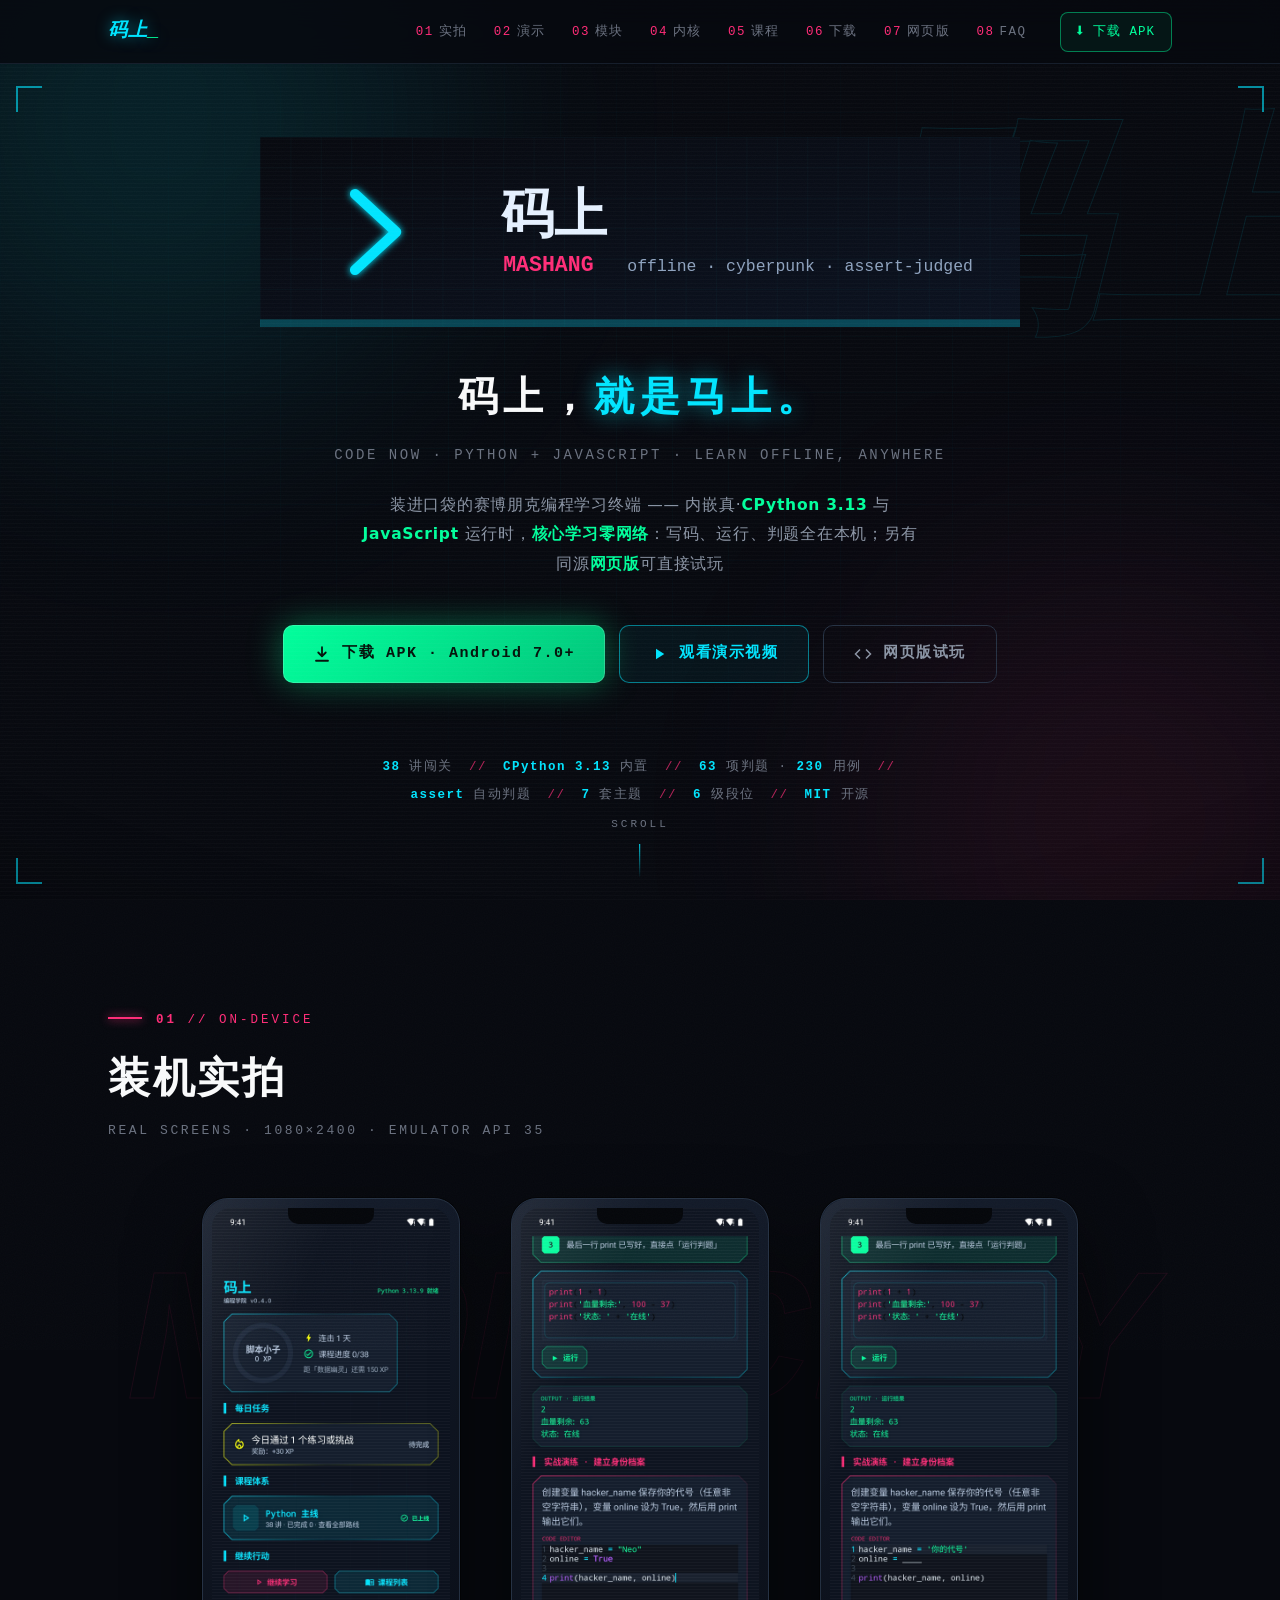
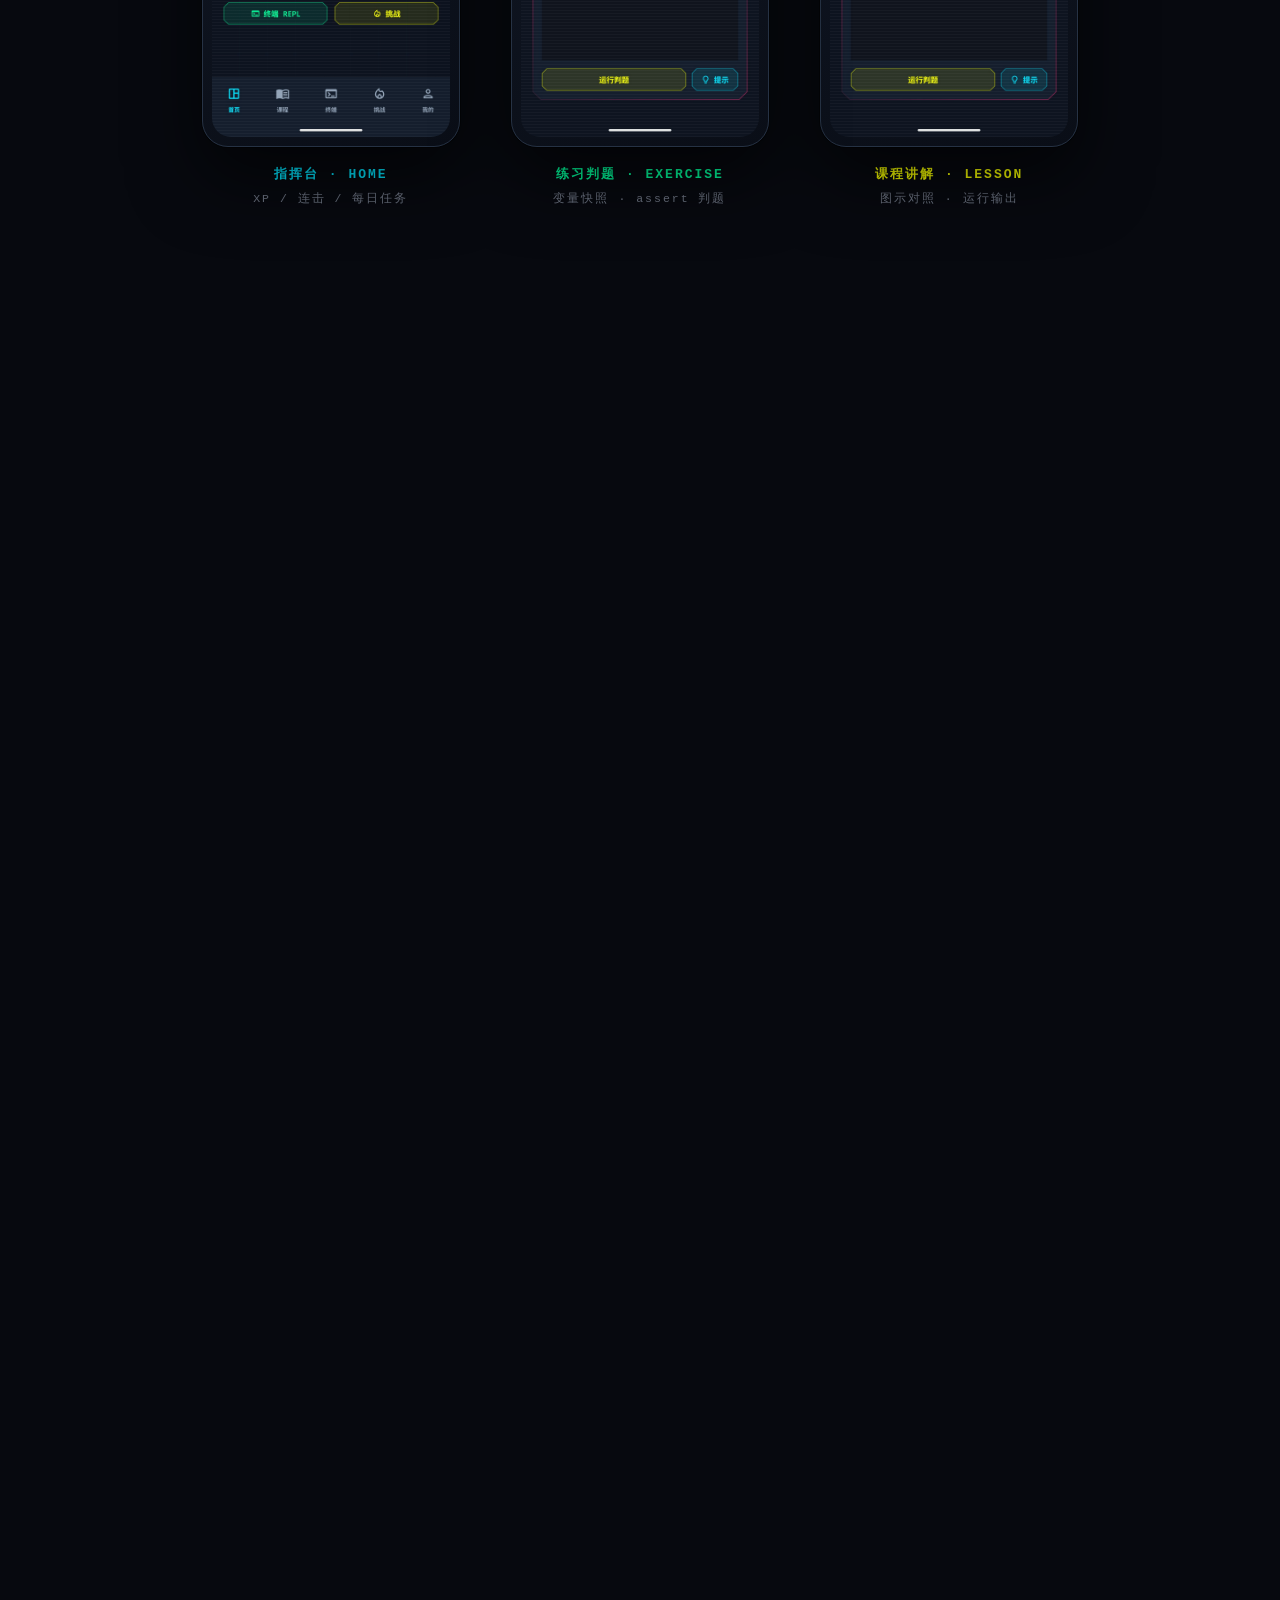
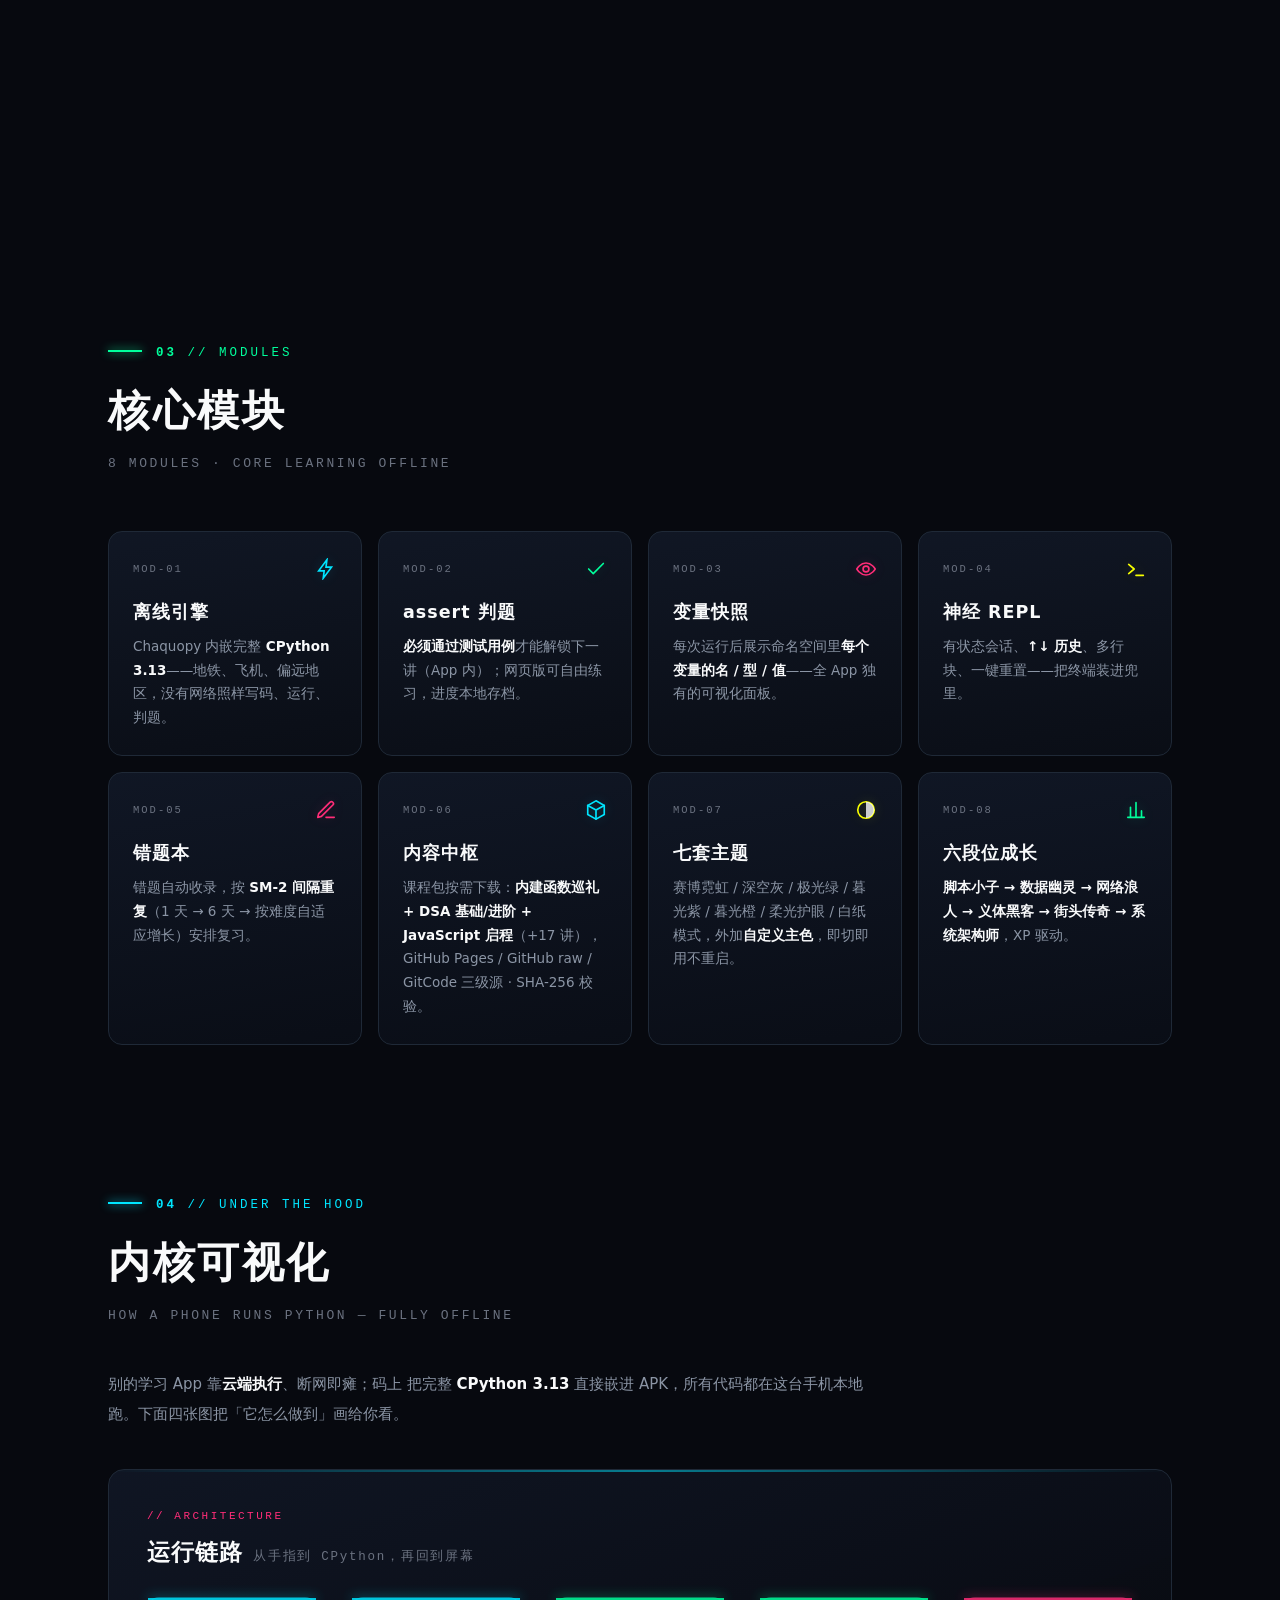
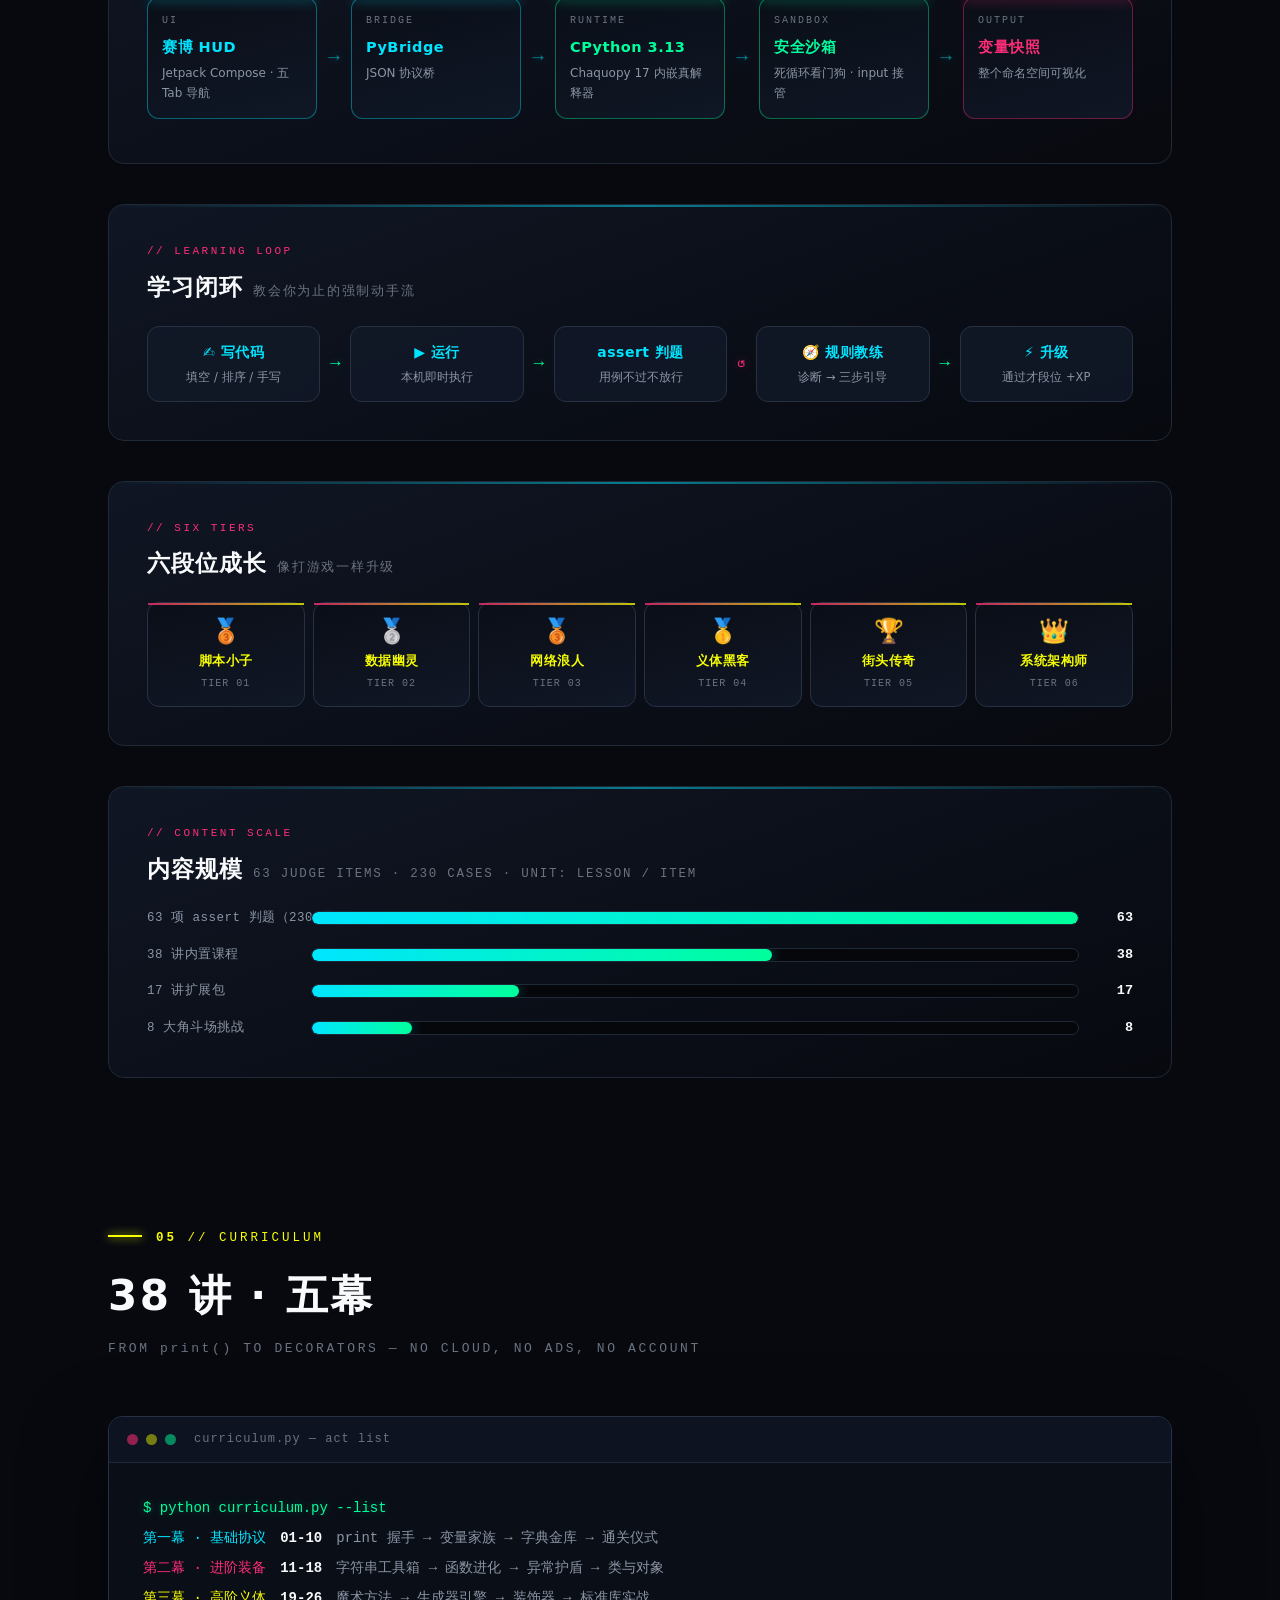
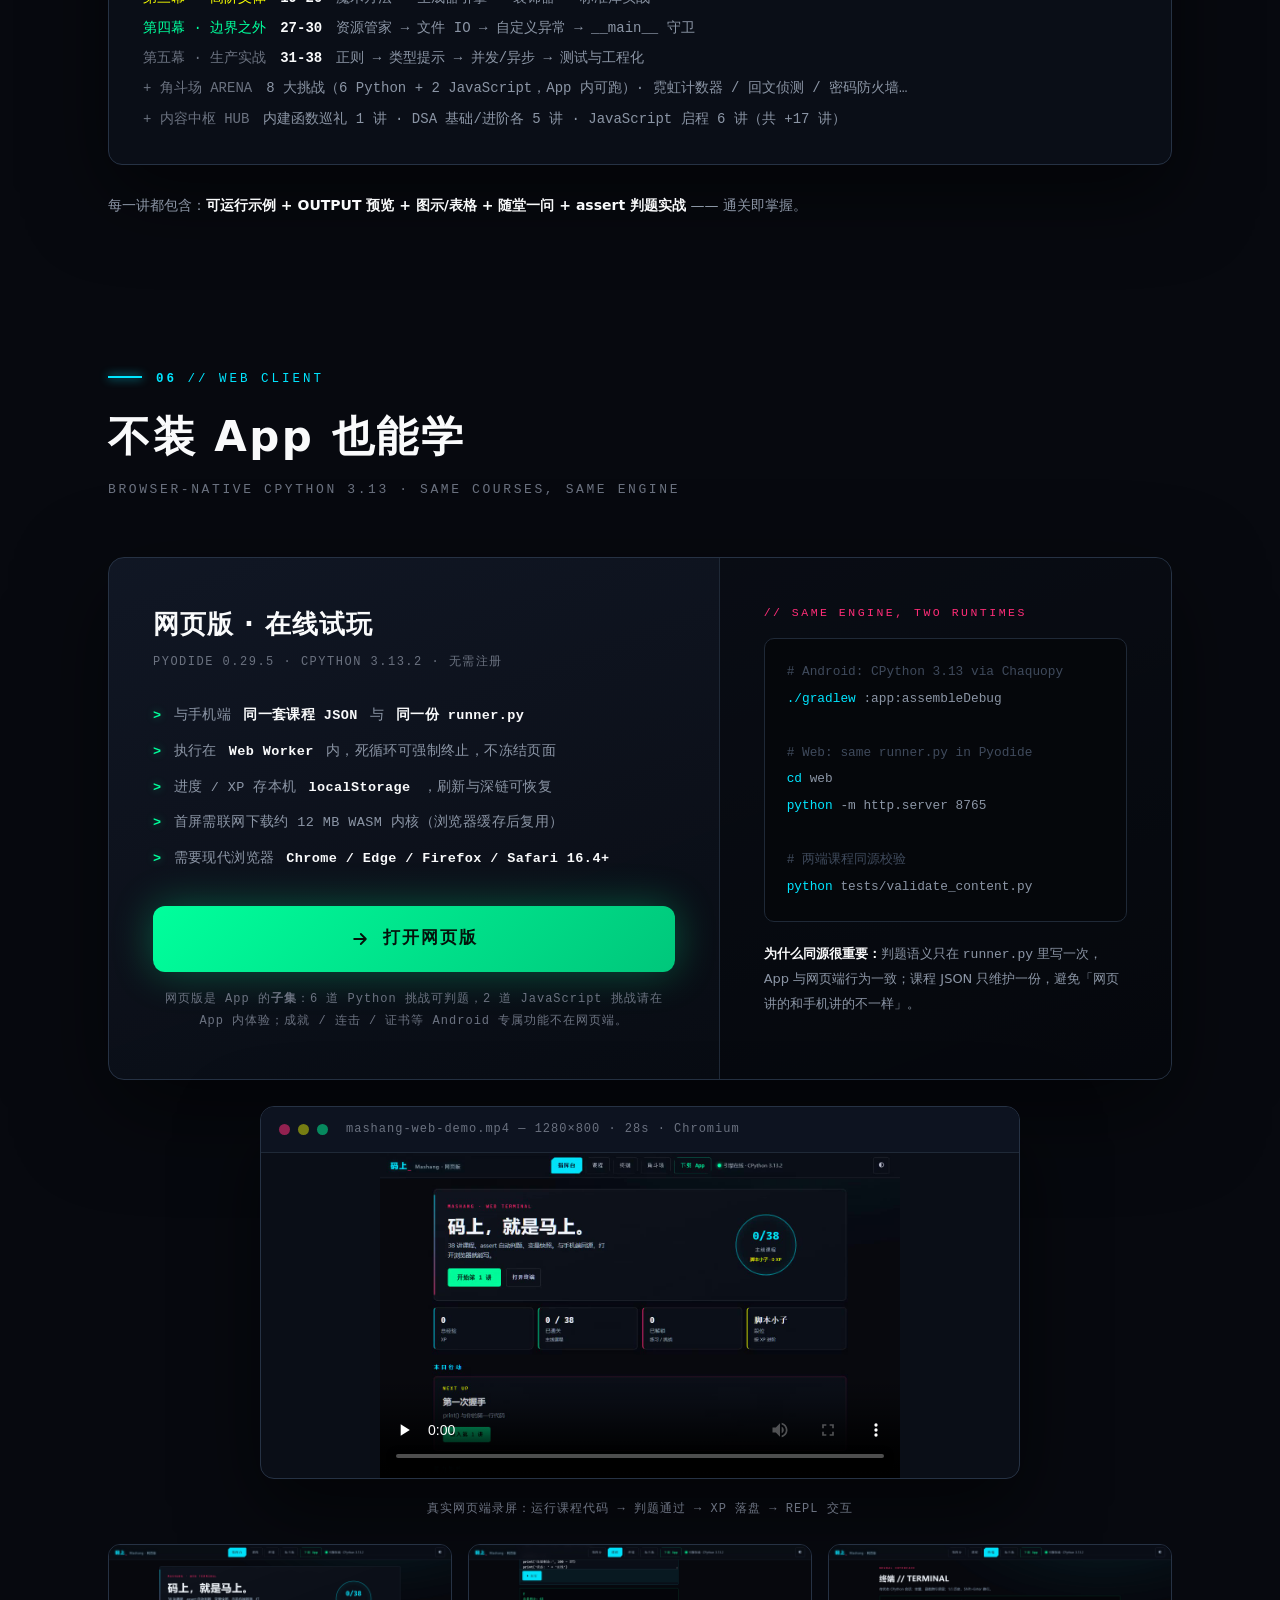
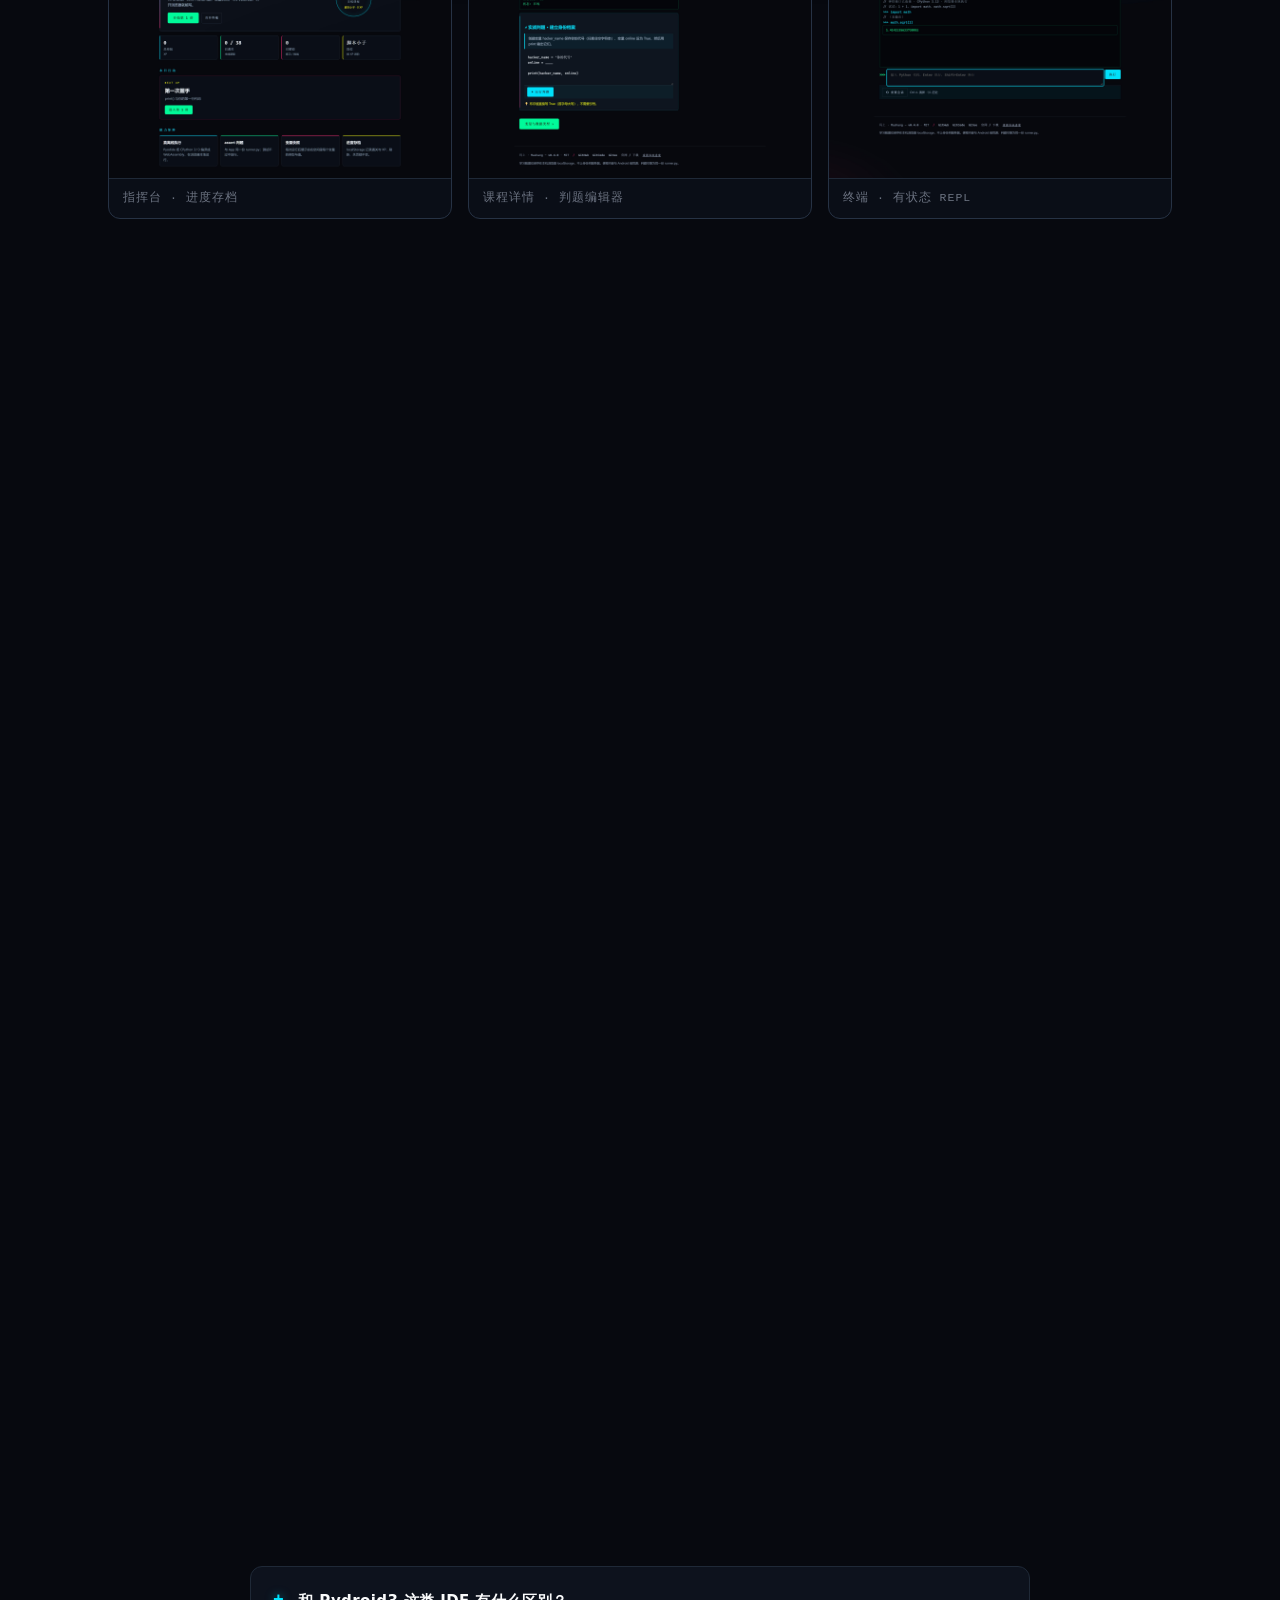
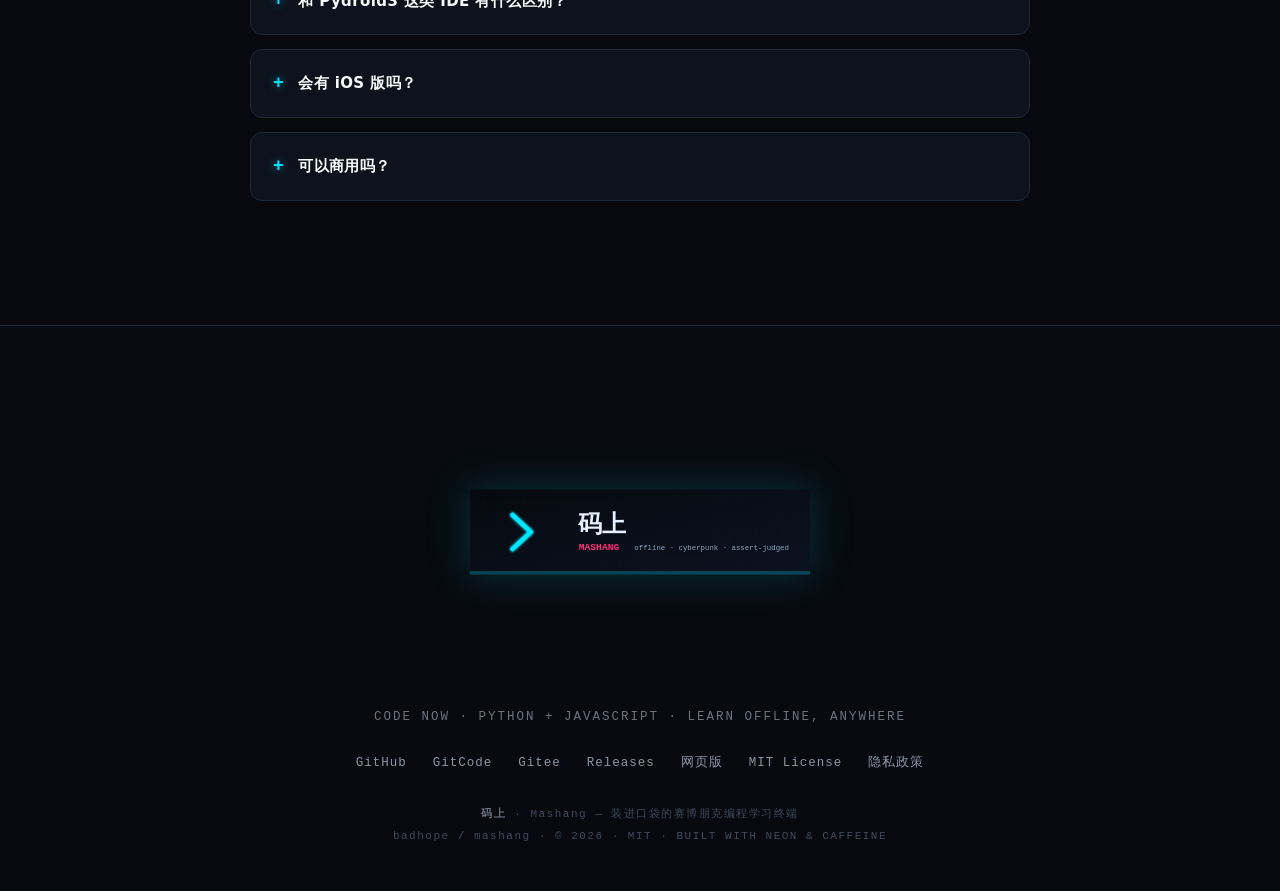
==== commit 8b054062: "chore: 清理过期图片资源 + OG 图指向 1200x630 分享图" ====
--- a/docs/index.html
+++ b/docs/index.html
@@ -13,11 +13,13 @@
 <meta property="og:title" content="码上 · Mashang — 装进口袋的赛博朋克编程学习终端">
 <meta property="og:description" content="内嵌 CPython 3.13 与 JavaScript 运行时的离线编程学习终端：38 讲闯关、assert 判题、变量快照、六段位成长。Android 7.0+，MIT 开源。">
 <meta property="og:url" content="https://badhope.github.io/mashang/">
-<meta property="og:image" content="https://badhope.github.io/mashang/banner.png">
+<meta property="og:image" content="https://badhope.github.io/mashang/assets/og.jpg">
+<meta property="og:image:width" content="1200">
+<meta property="og:image:height" content="630">
 <meta name="twitter:card" content="summary_large_image">
 <meta name="twitter:title" content="码上 · Mashang — 离线编程学习终端">
 <meta name="twitter:description" content="CPython 3.13 装进口袋：38 讲课程 + assert 判题 + 变量快照，全离线。">
-<meta name="twitter:image" content="https://badhope.github.io/mashang/banner.png">
+<meta name="twitter:image" content="https://badhope.github.io/mashang/assets/og.jpg">
 <script type="application/ld+json">
 {"@context":"https://schema.org","@type":"SoftwareApplication","name":"码上 Mashang","operatingSystem":"Android 7.0+","applicationCategory":"EducationalApplication","offers":{"@type":"Offer","price":"0","priceCurrency":"CNY"},"license":"https://opensource.org/licenses/MIT","downloadUrl":"https://github.com/badhope/mashang/releases/latest","codeRepository":"https://github.com/badhope/mashang","description":"内嵌 CPython 3.13 与 JavaScript 运行时的离线编程学习终端，38 讲课程、assert 自动判题、变量快照与六段位成长。"}
 </script>
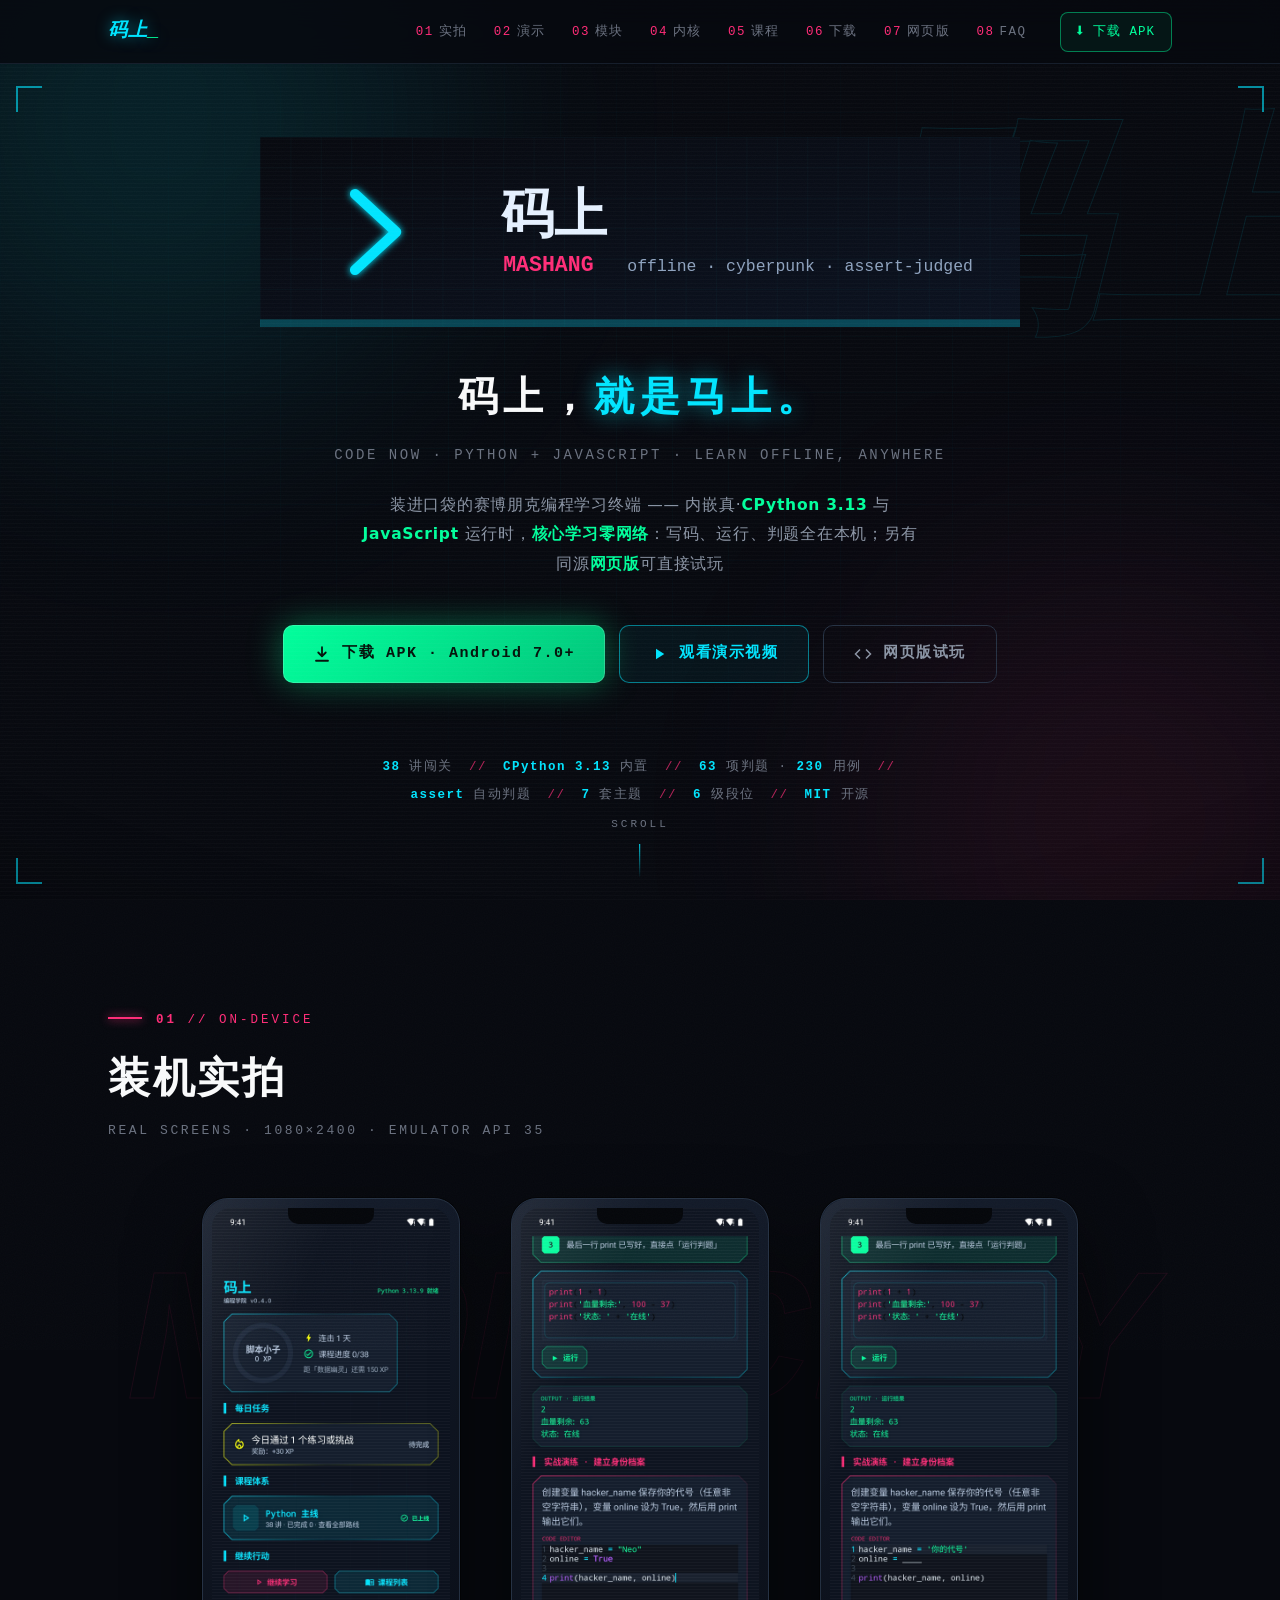
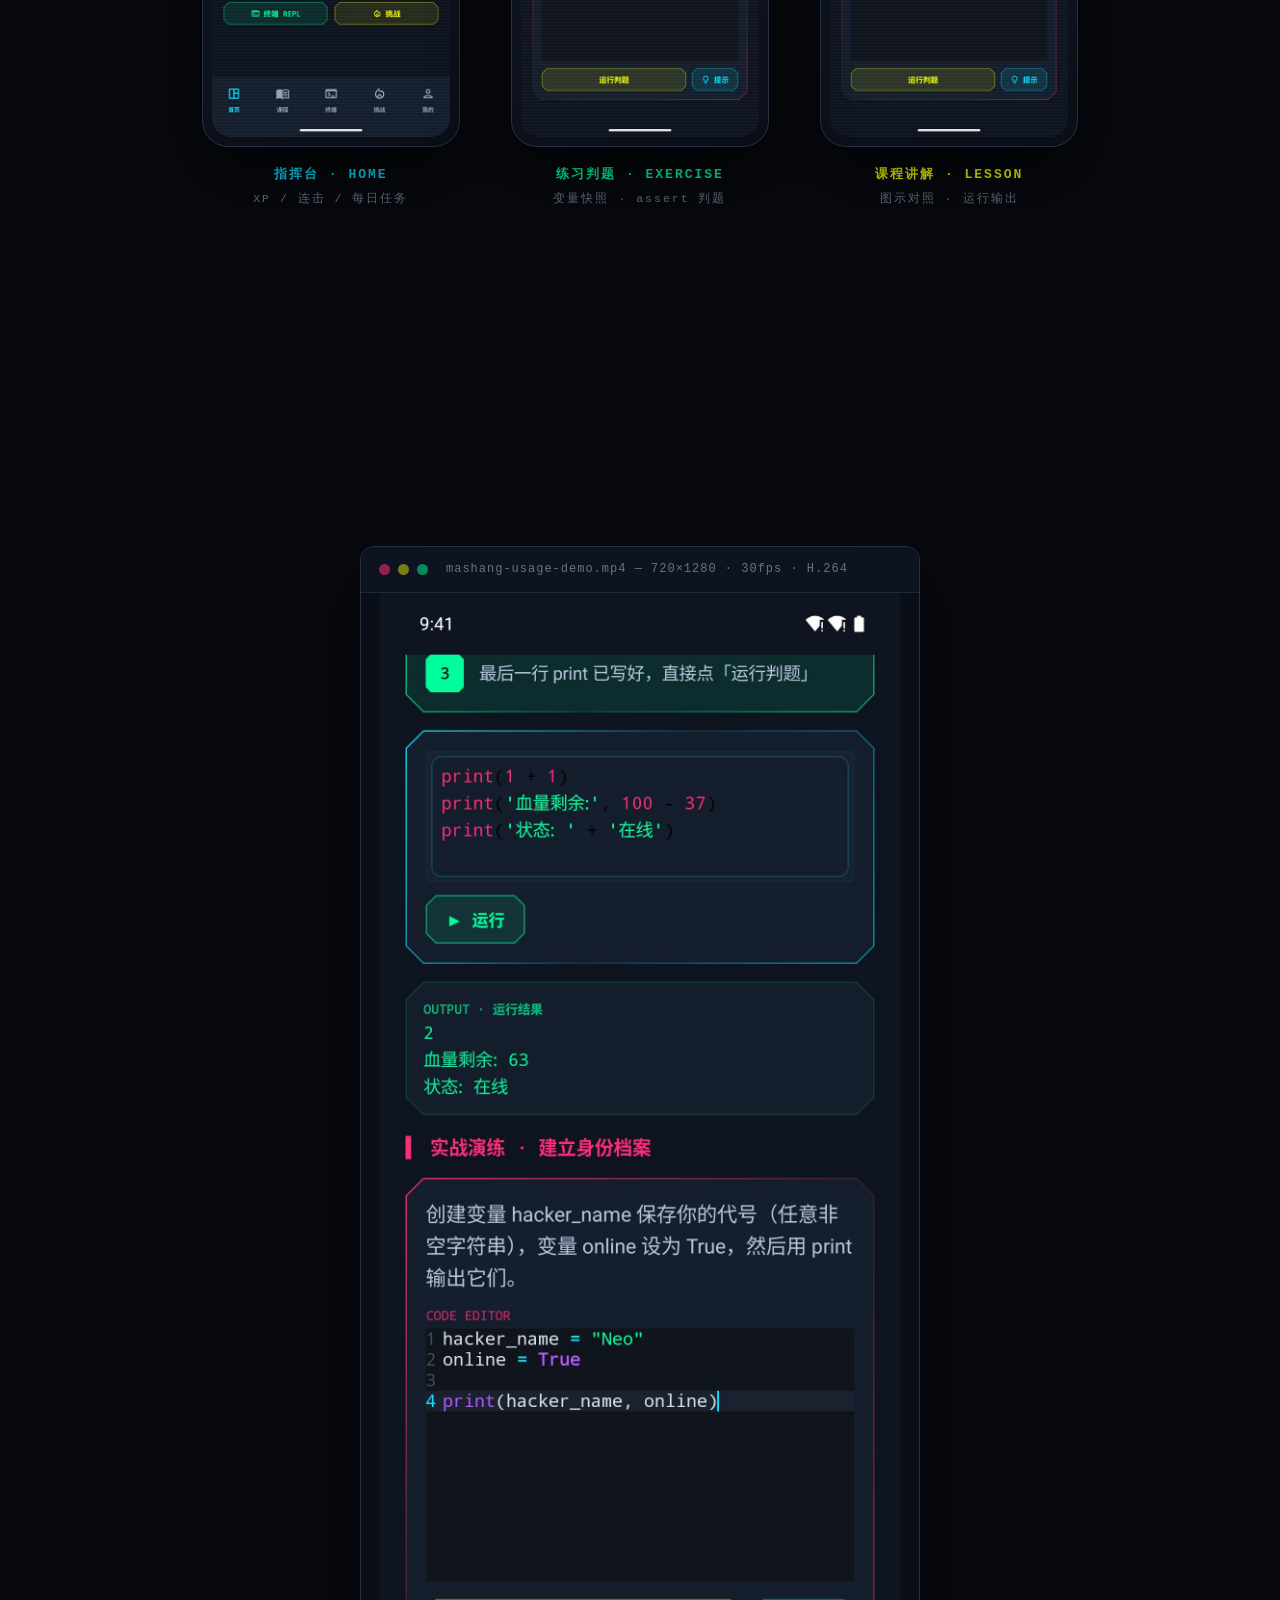
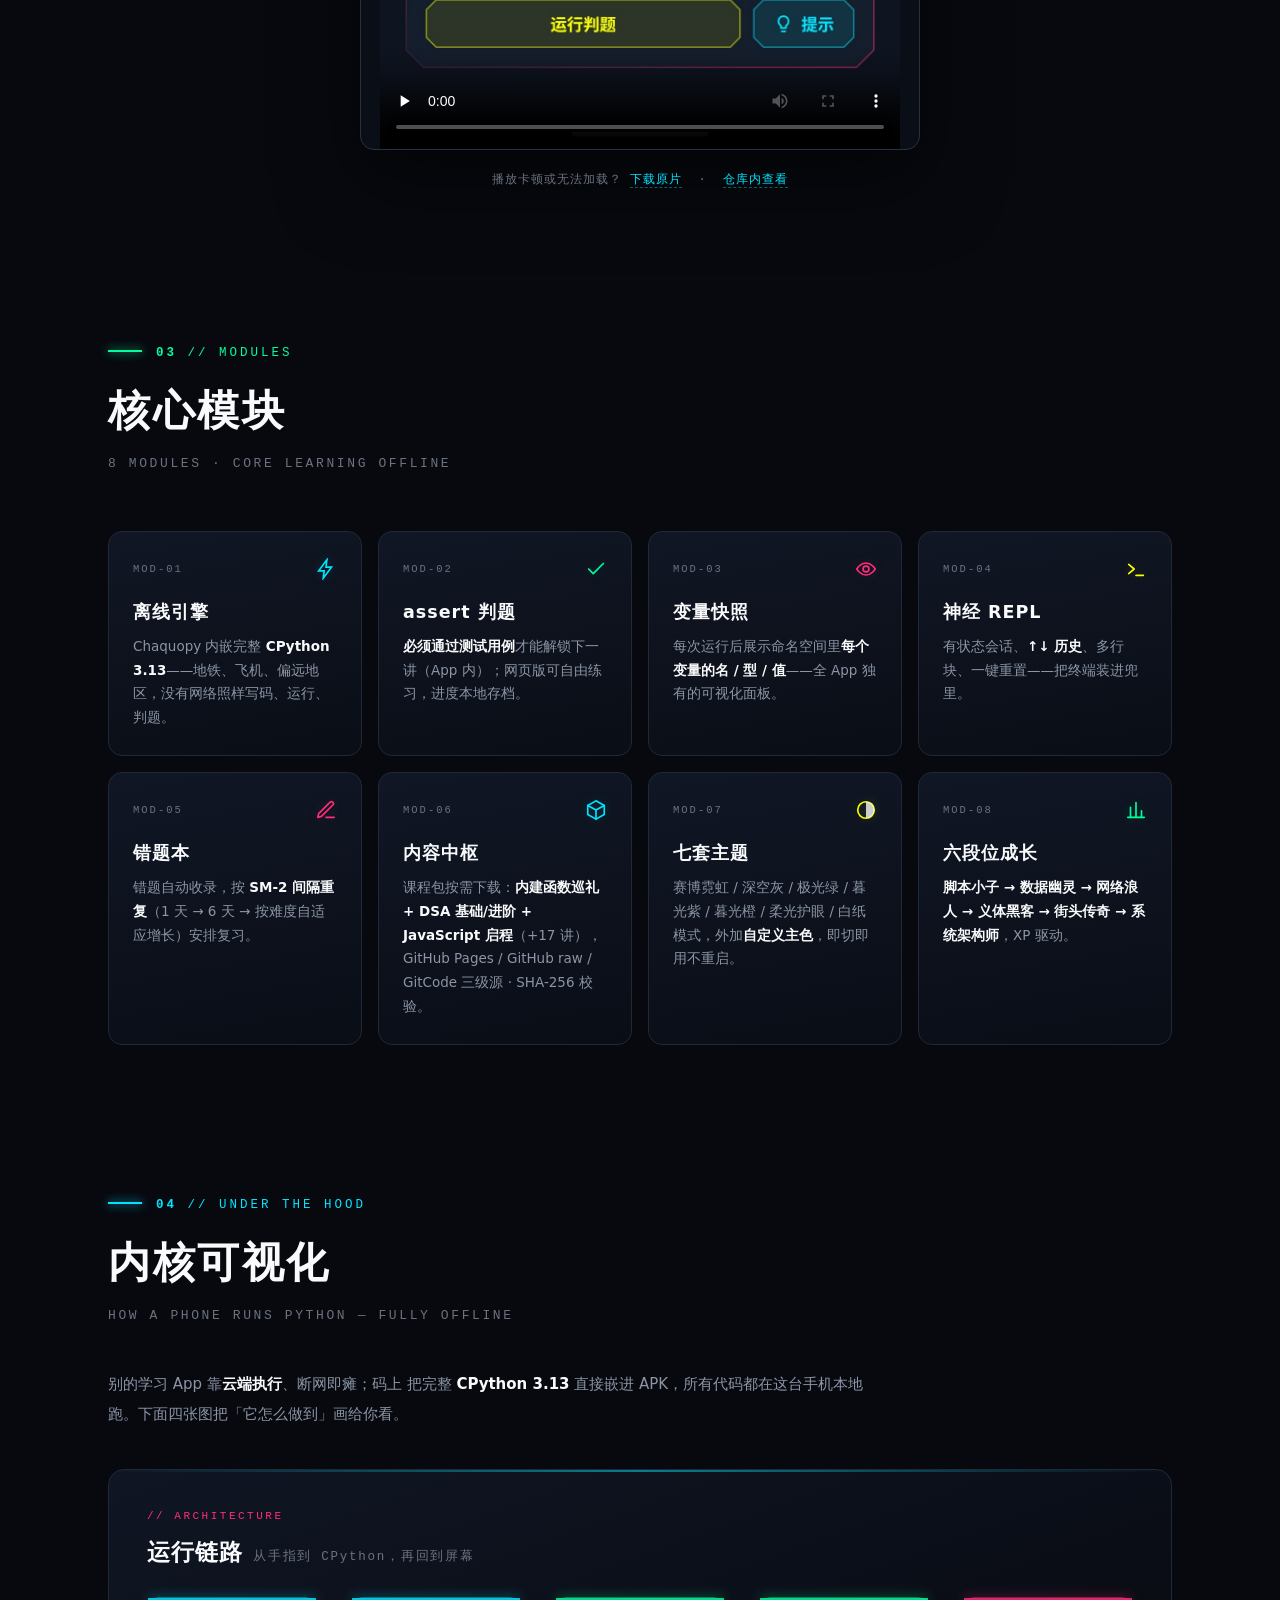
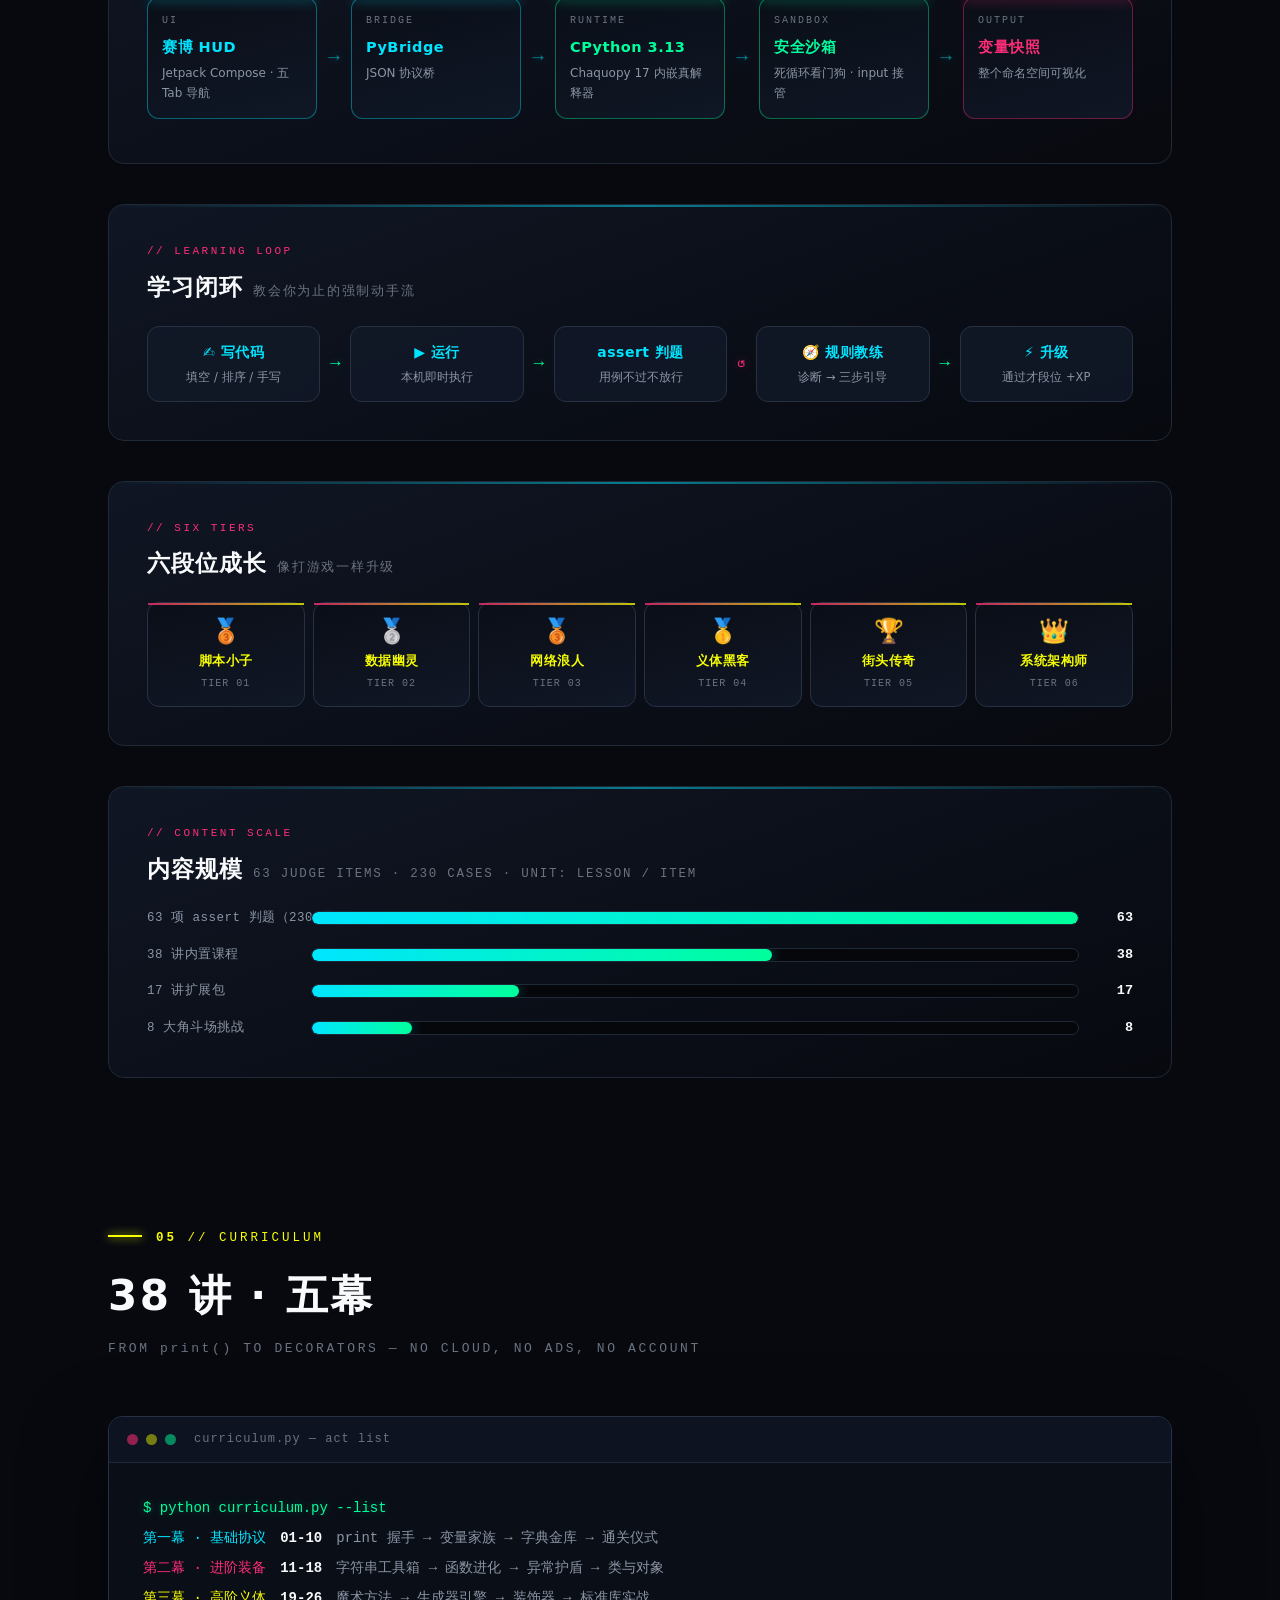
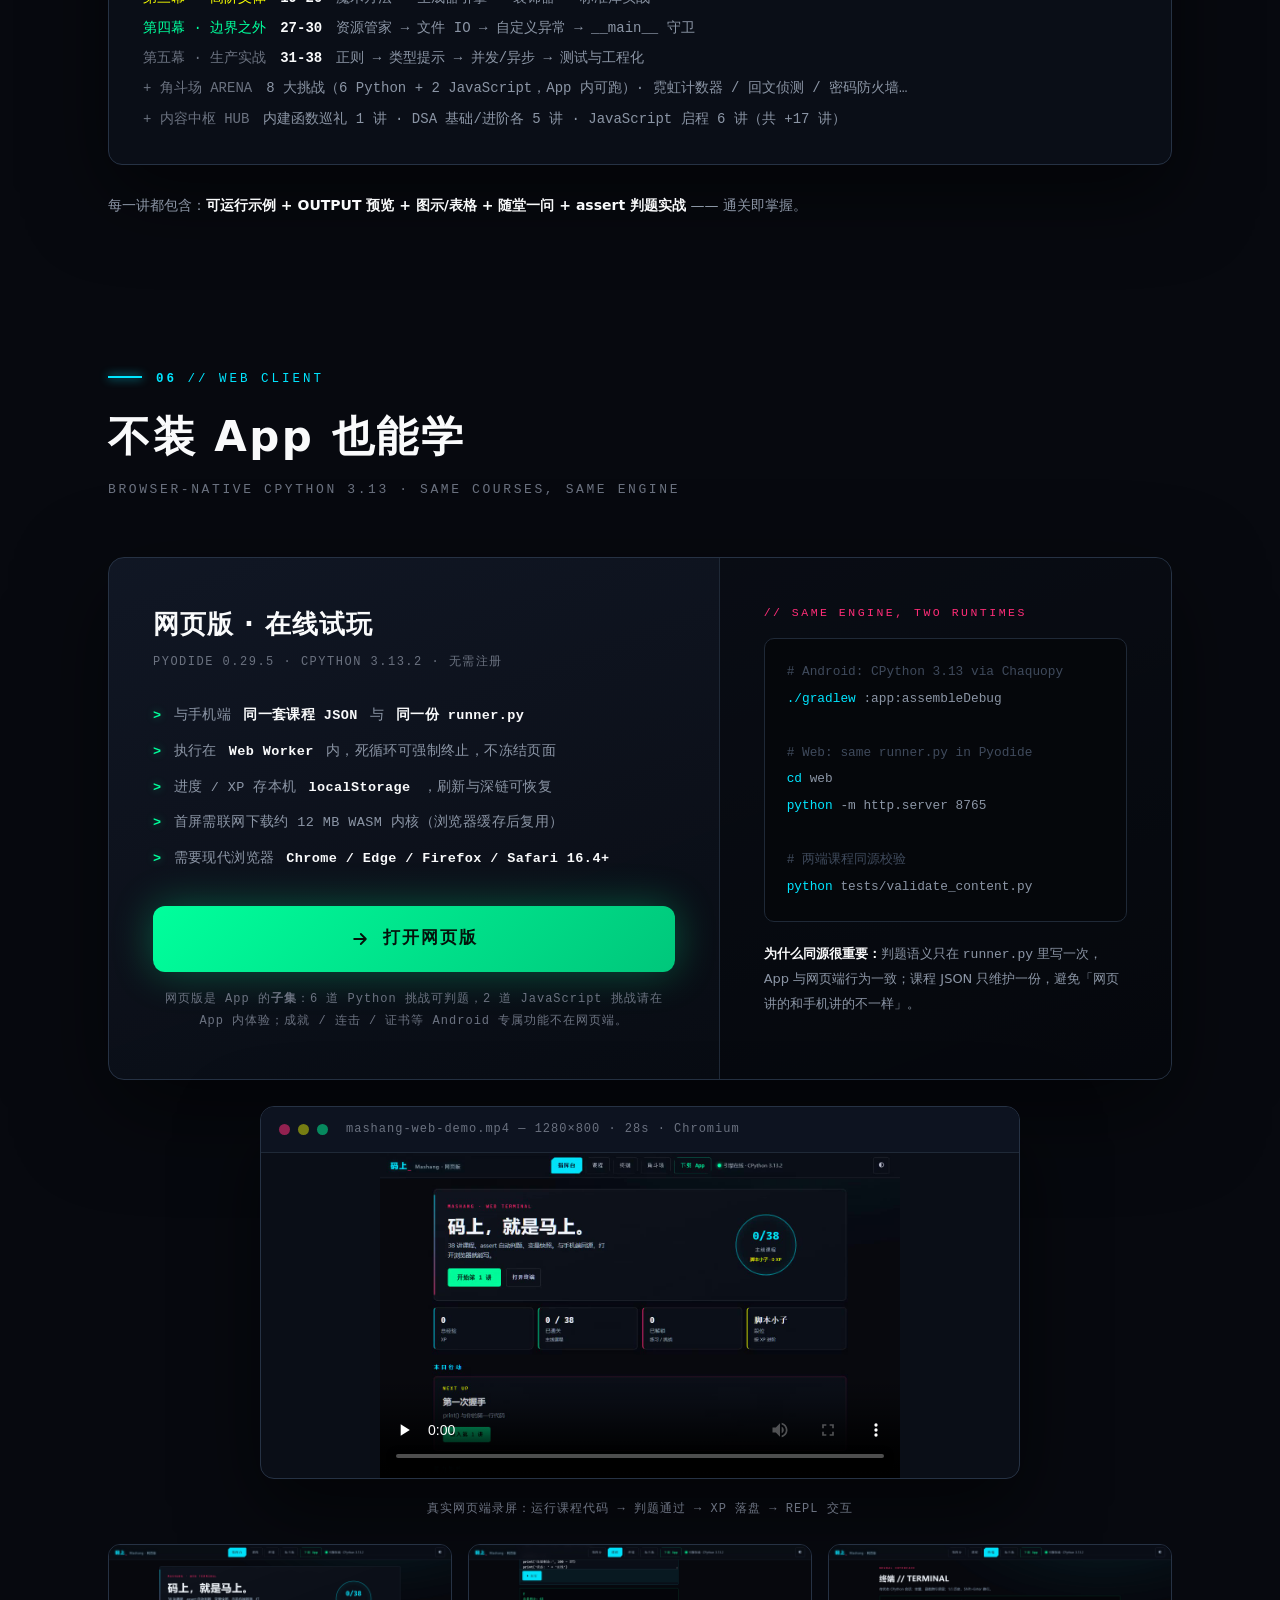
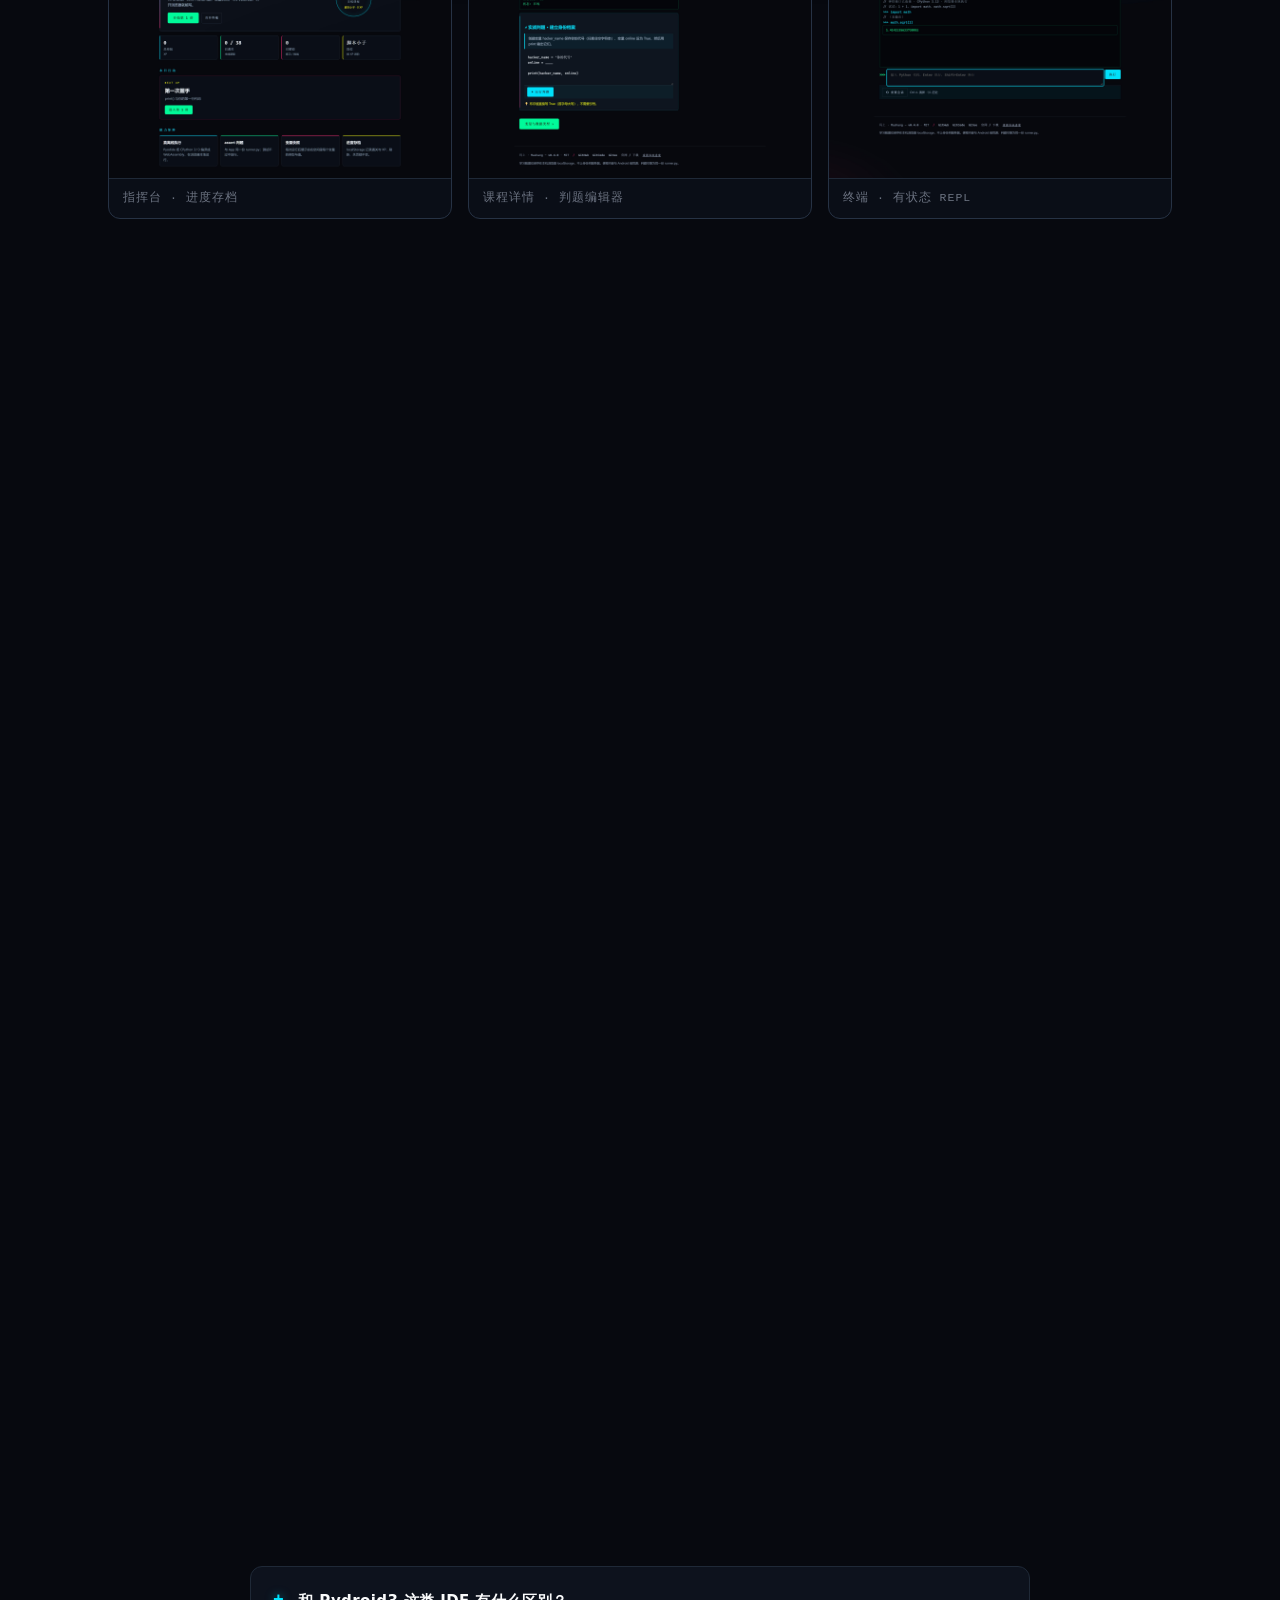
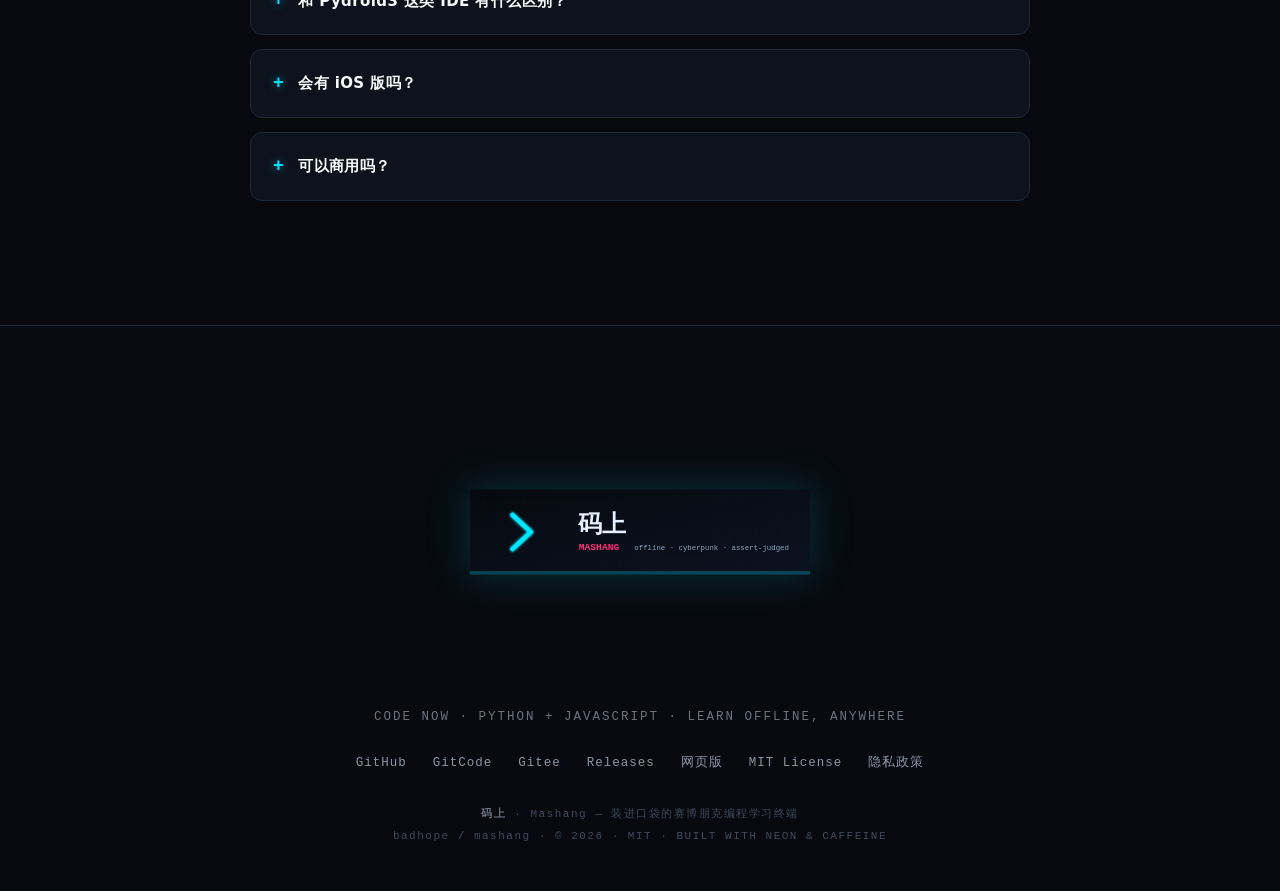
==== commit f52312a5: "release: 0.4.1 — 发布口径校准（测试 149 条/用例 230 条）+ 运行时声明与语言包承诺对齐事实 文档：FAQ 128→149；软著说明书 119/200→149/230、源程序" ====
--- a/docs/index.html
+++ b/docs/index.html
@@ -953,7 +953,7 @@
 
   /* ---- boot log typing ---- */
   const BOOT=[
-    ['> 码上 BOOT SEQUENCE v0.4.0','c'],
+    ['> 码上 BOOT SEQUENCE v0.4.1','c'],
     ['> mounting /dev/python ............ <b>OK</b>',''],
     ['> curriculum: 38 lessons .......... <b>LOADED</b>',''],
     ['> assert judge .................... <b>ARMED</b>',''],
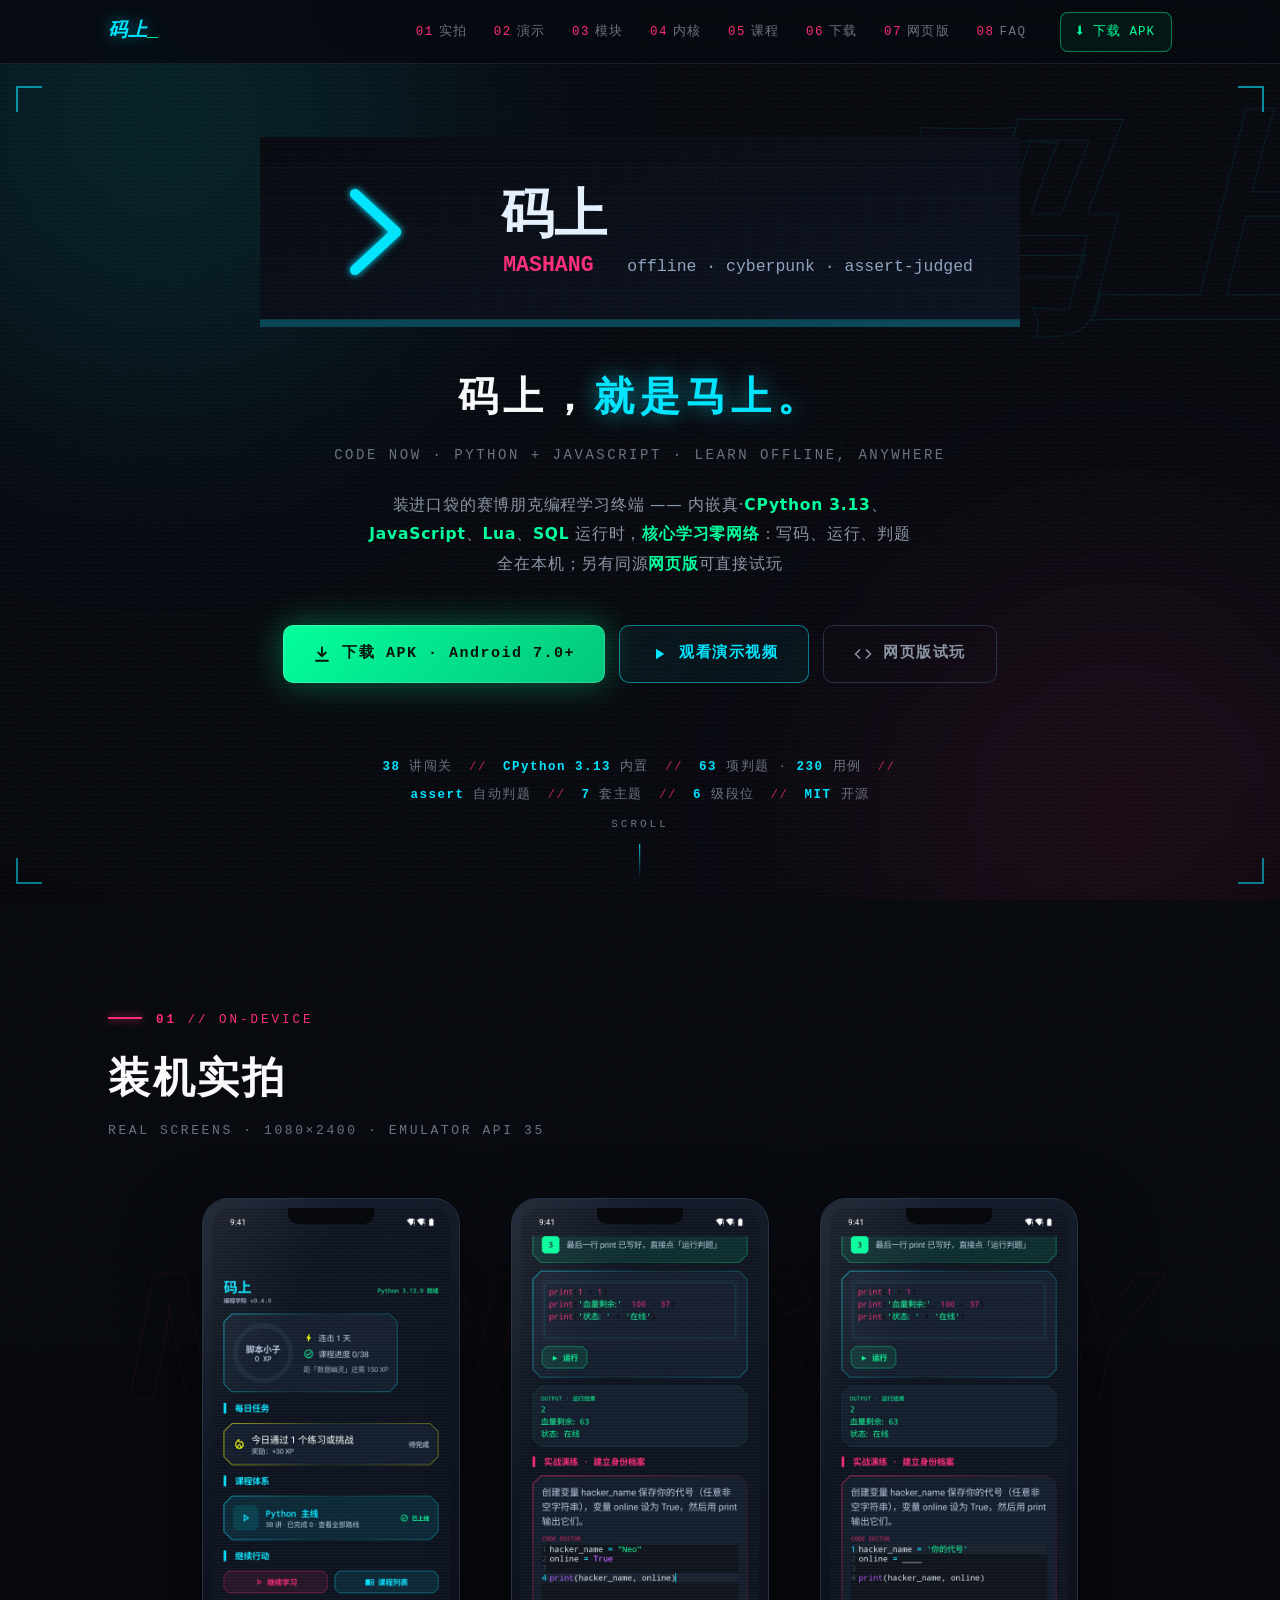
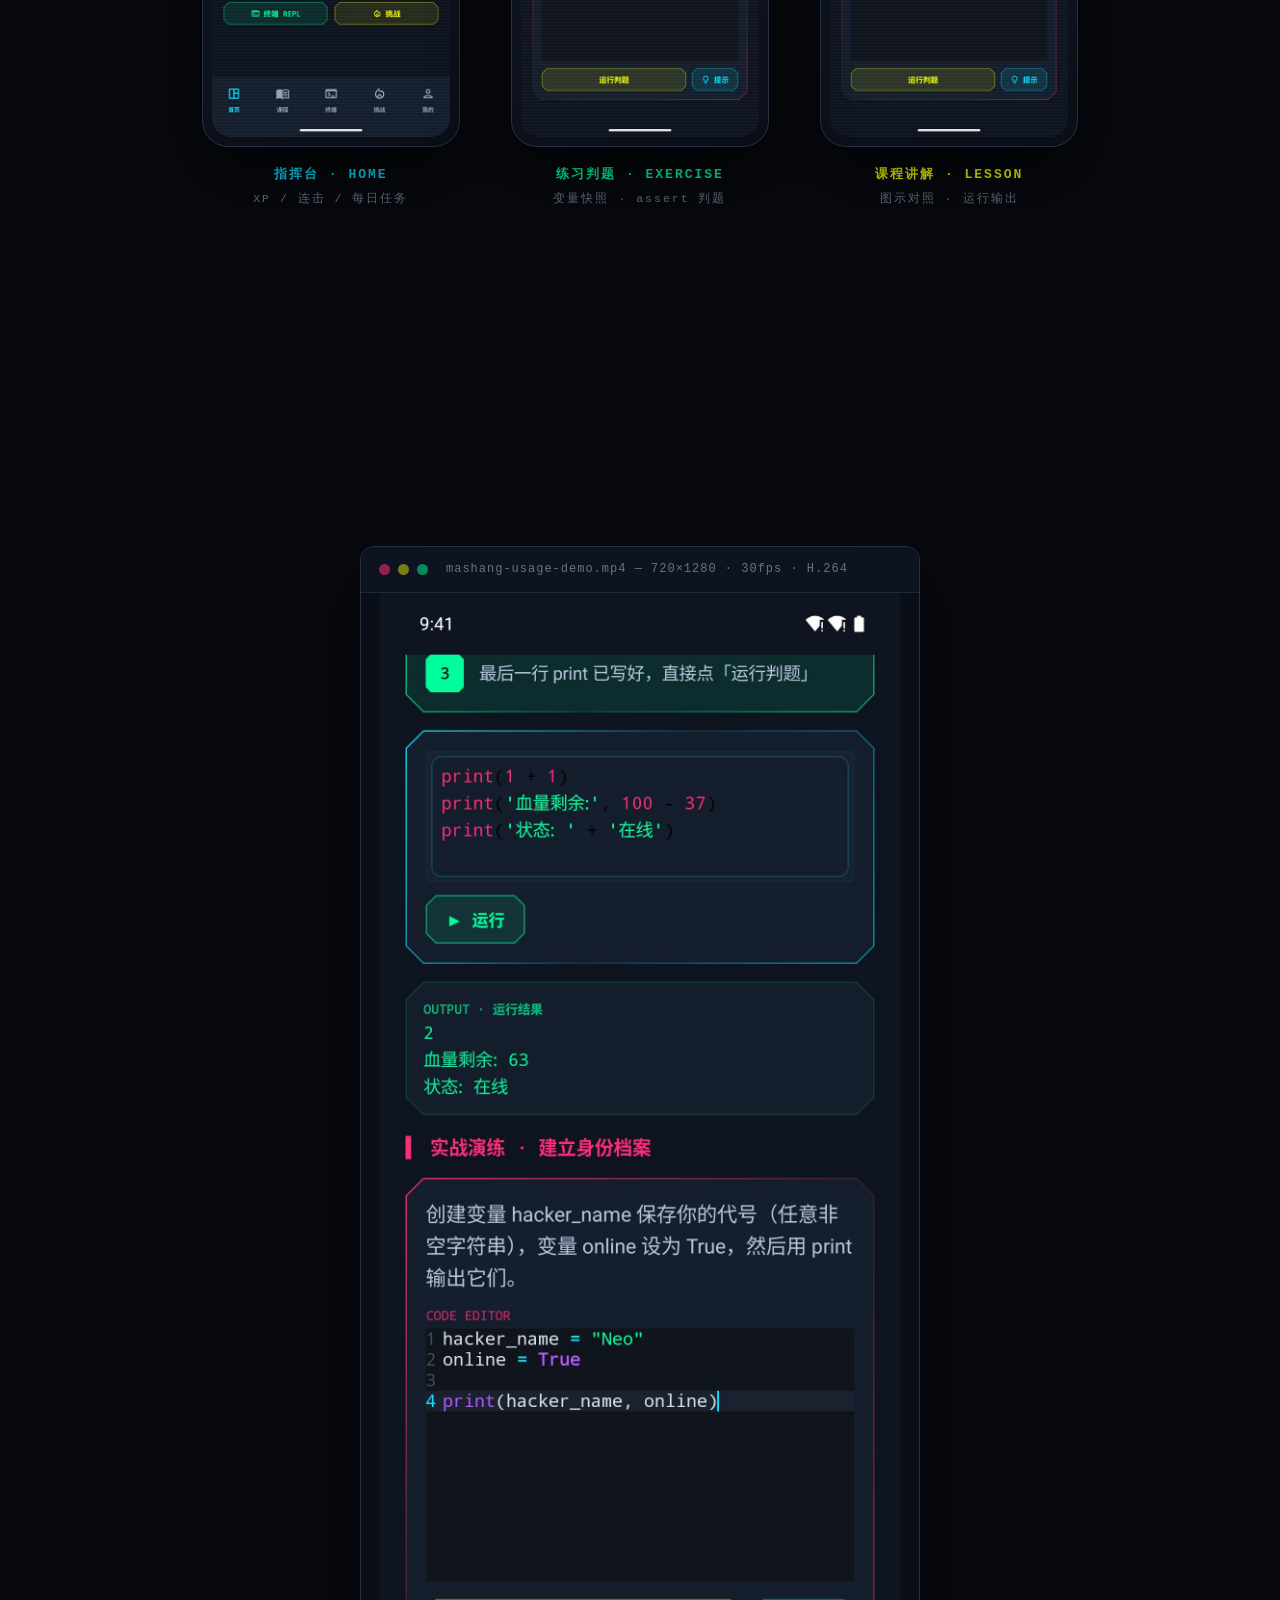
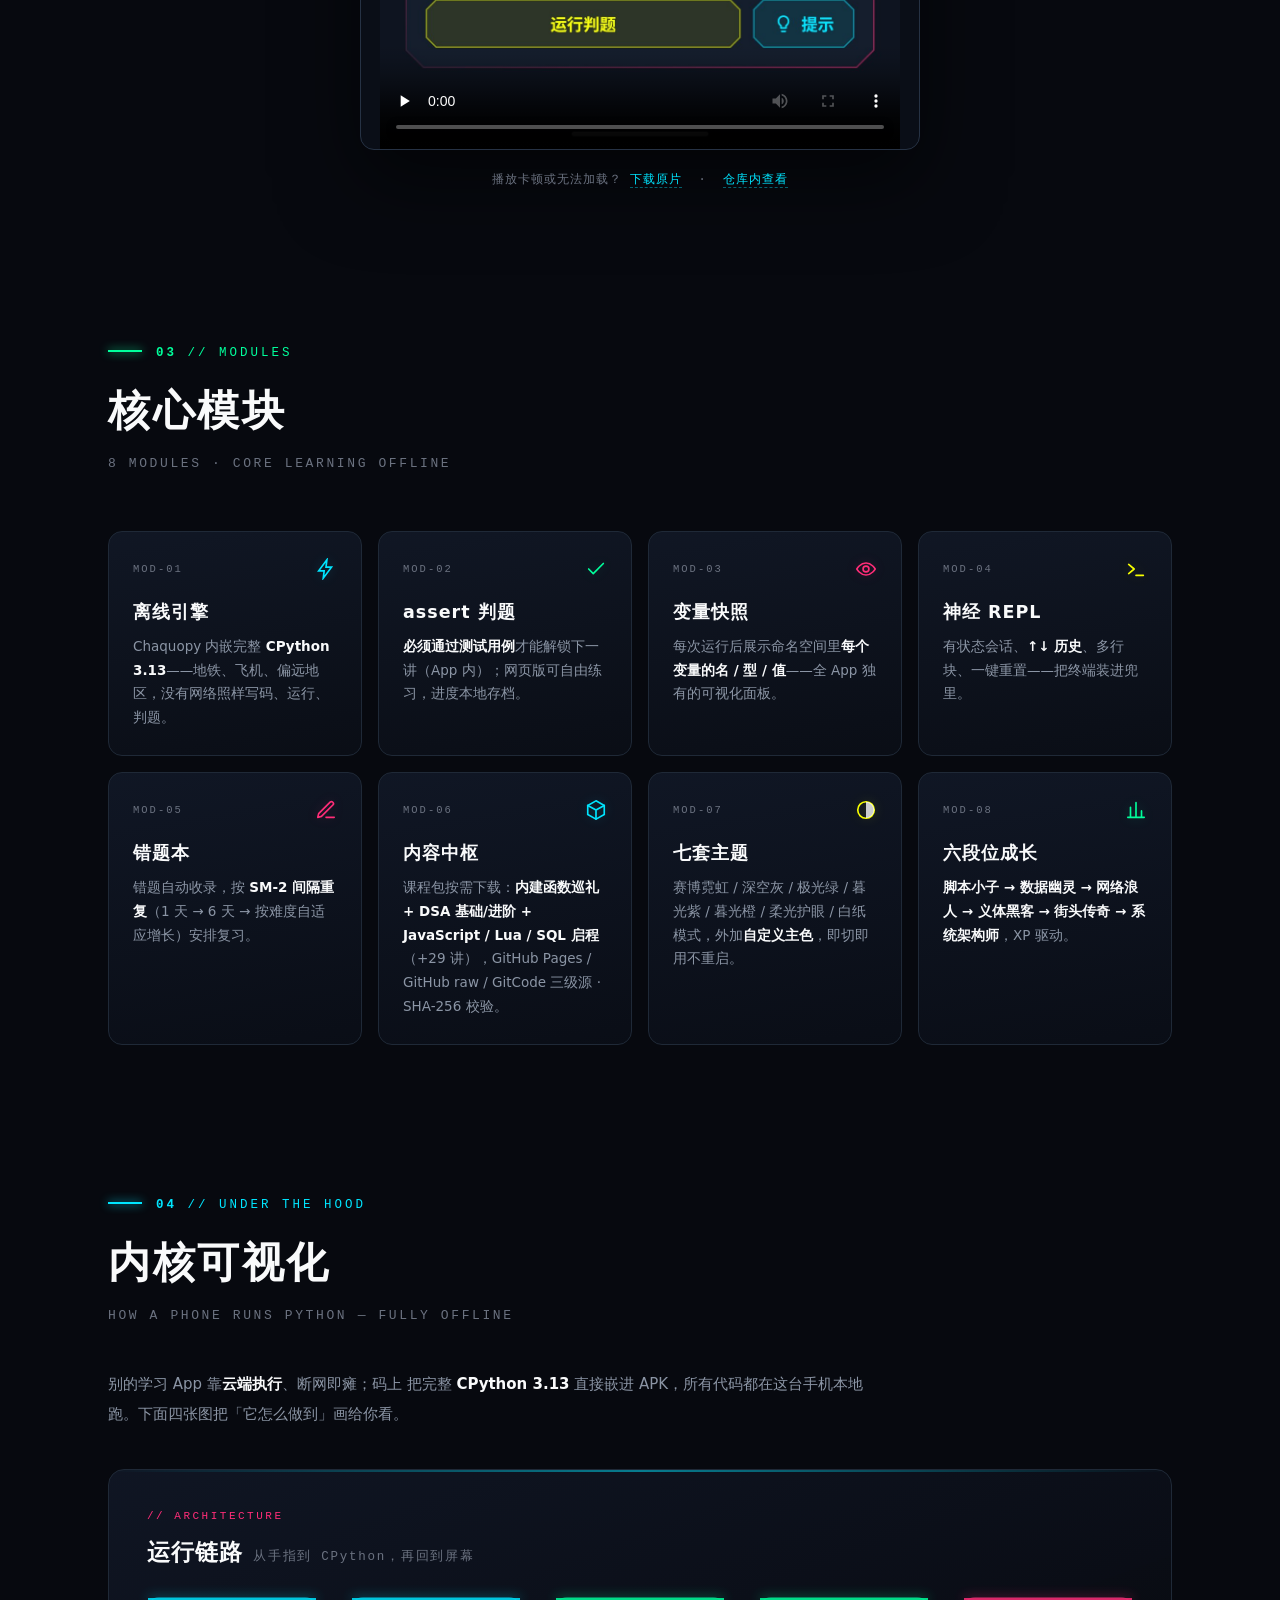
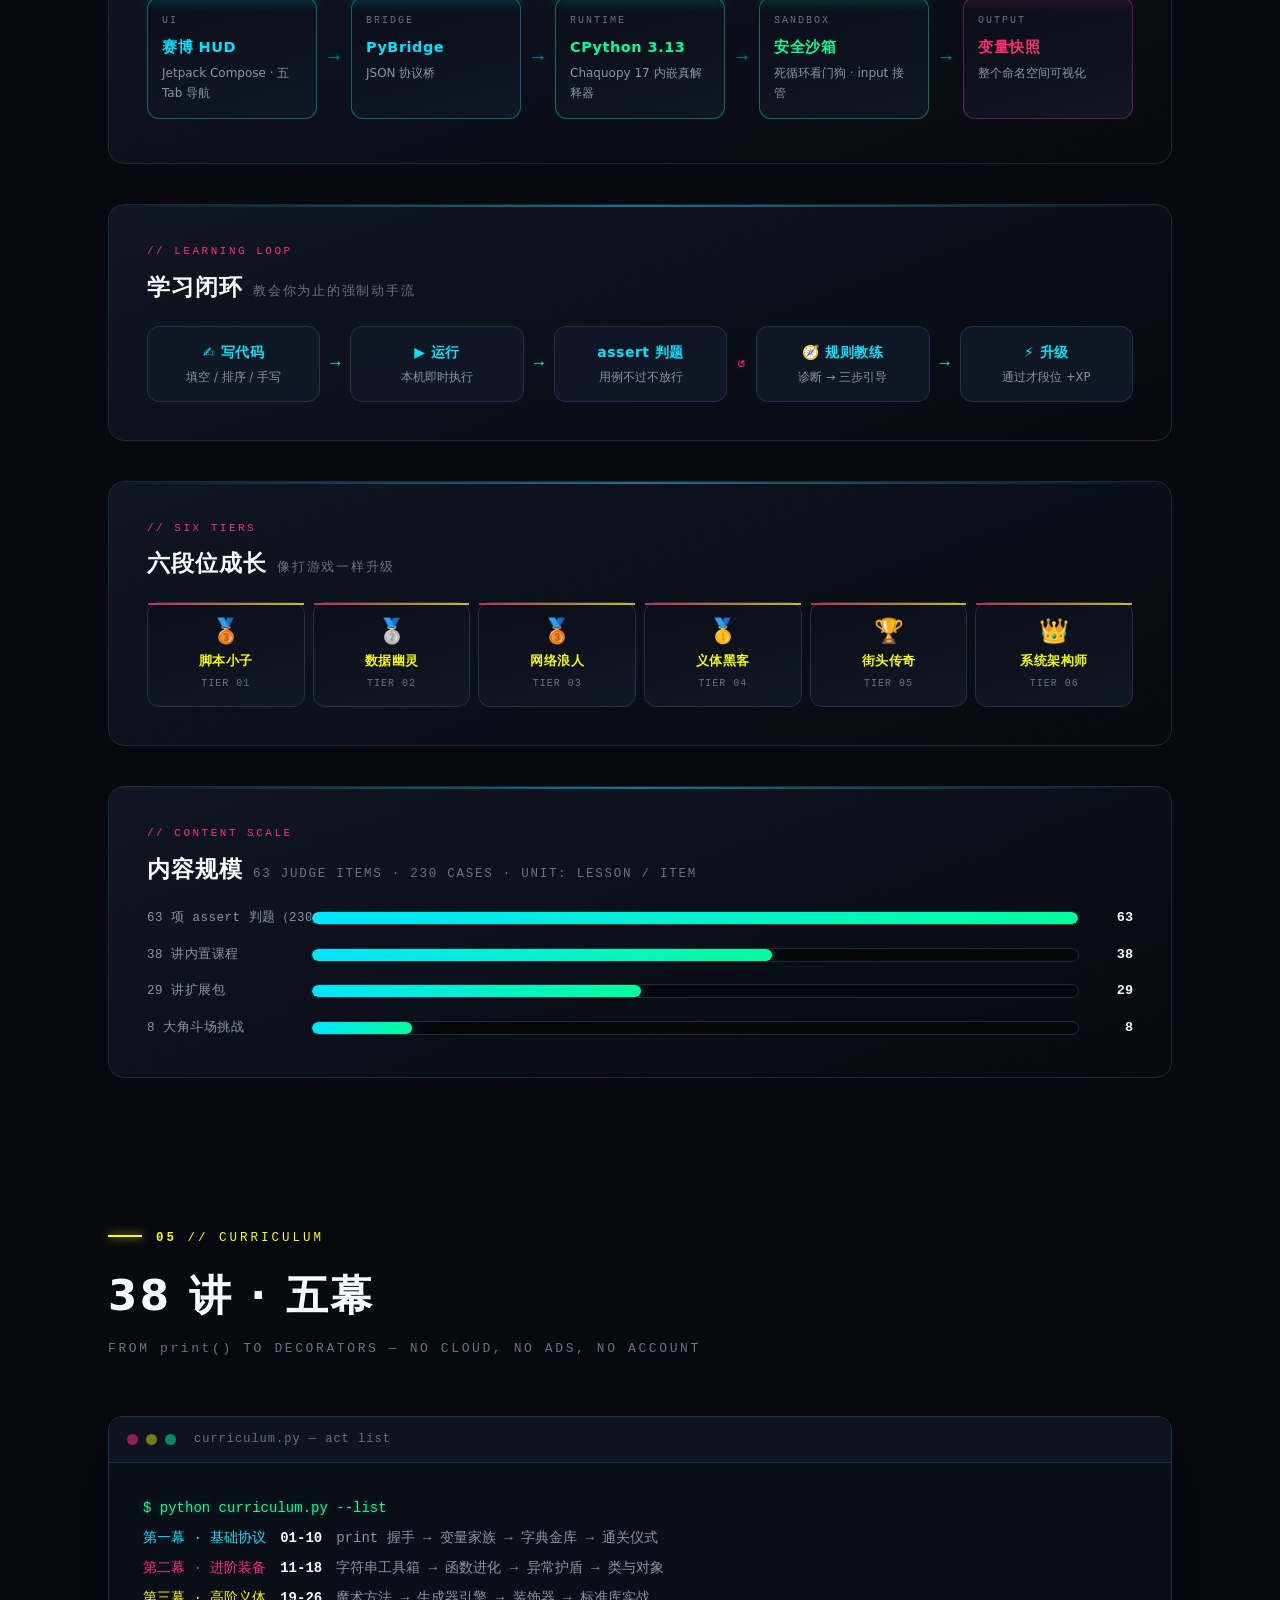
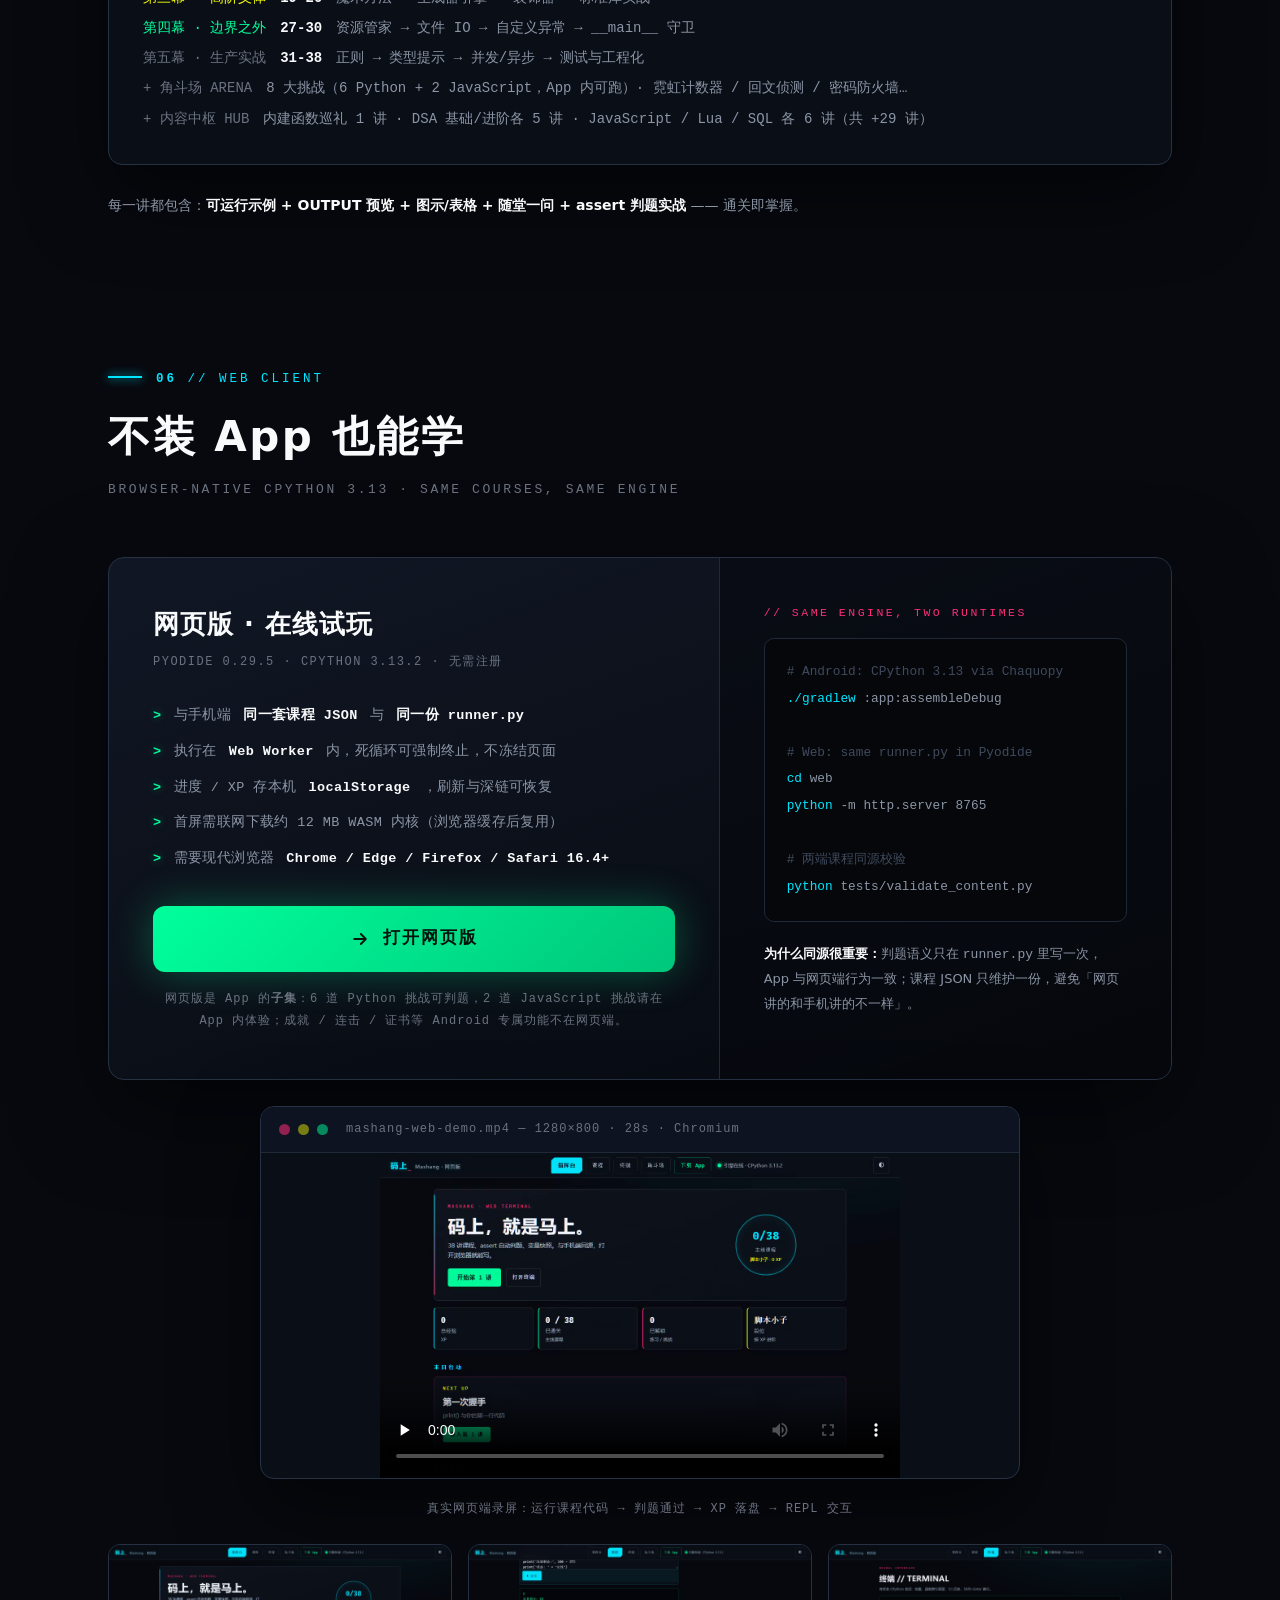
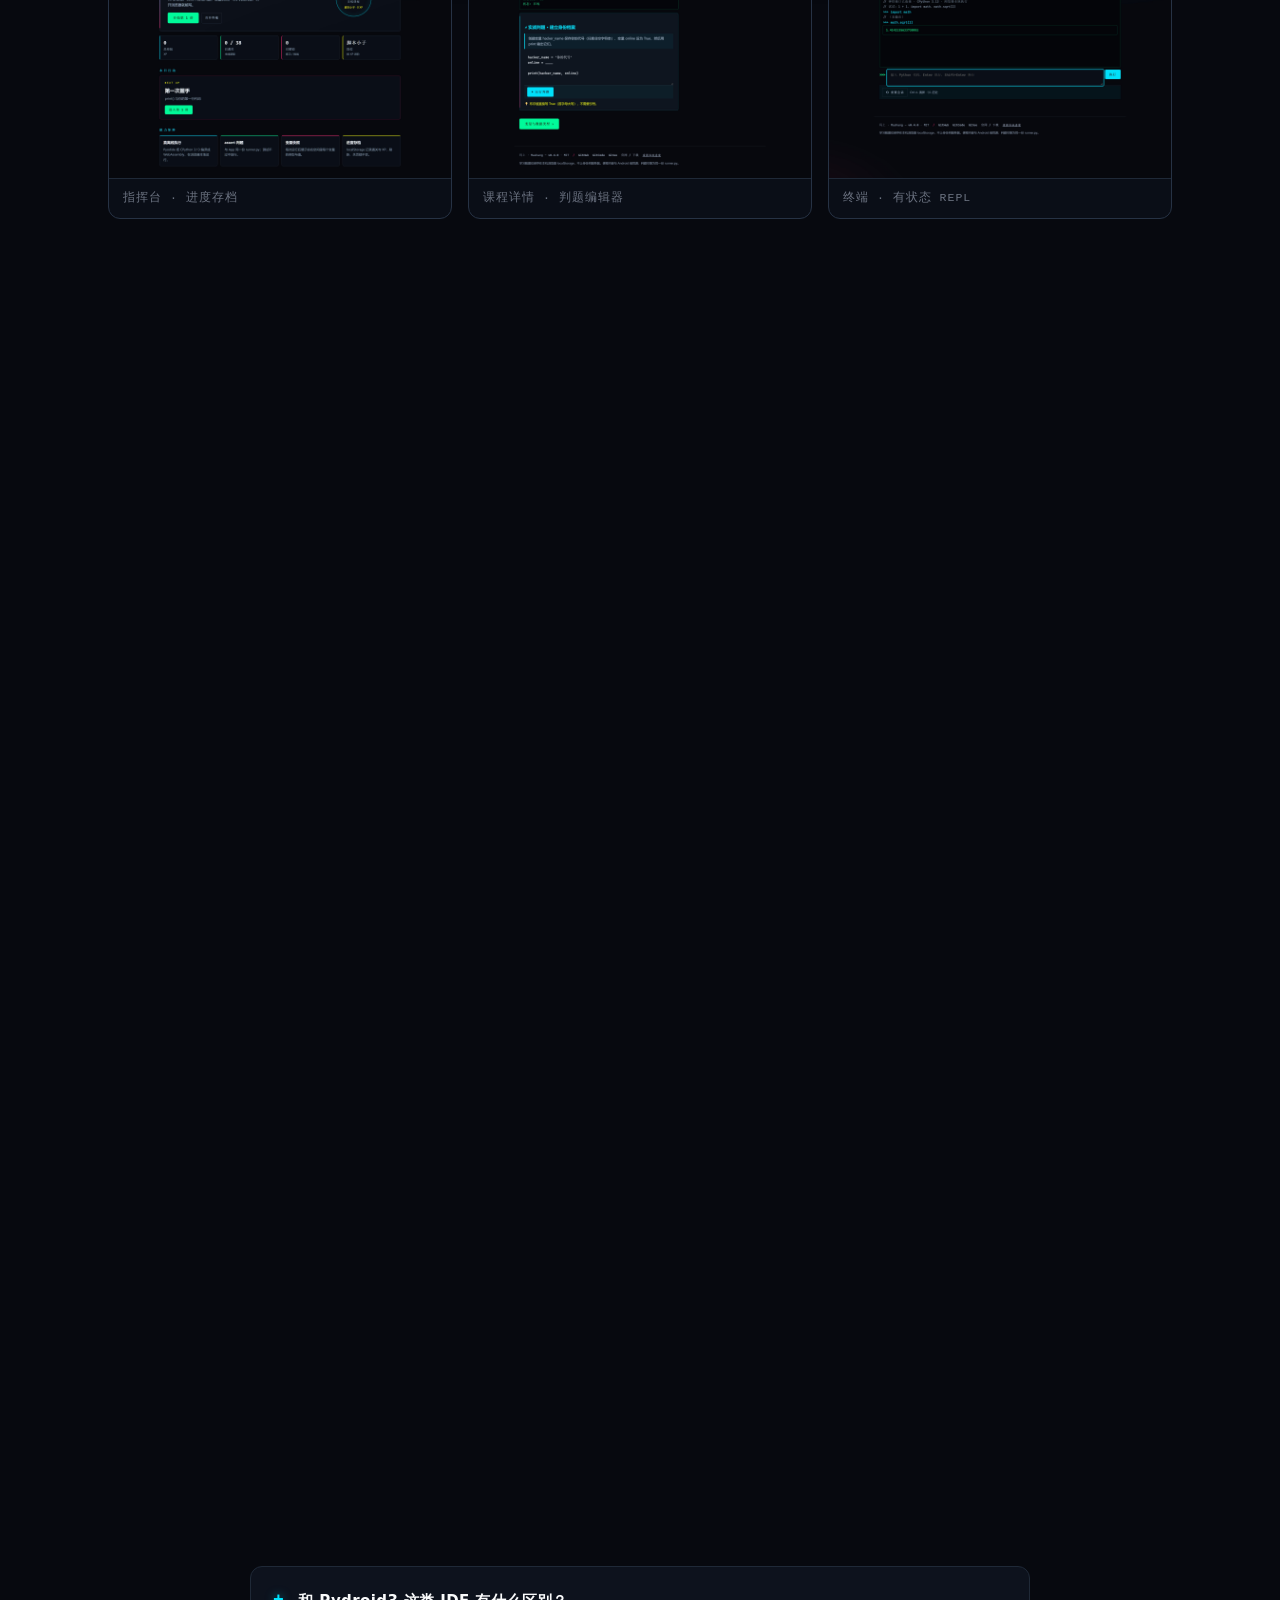
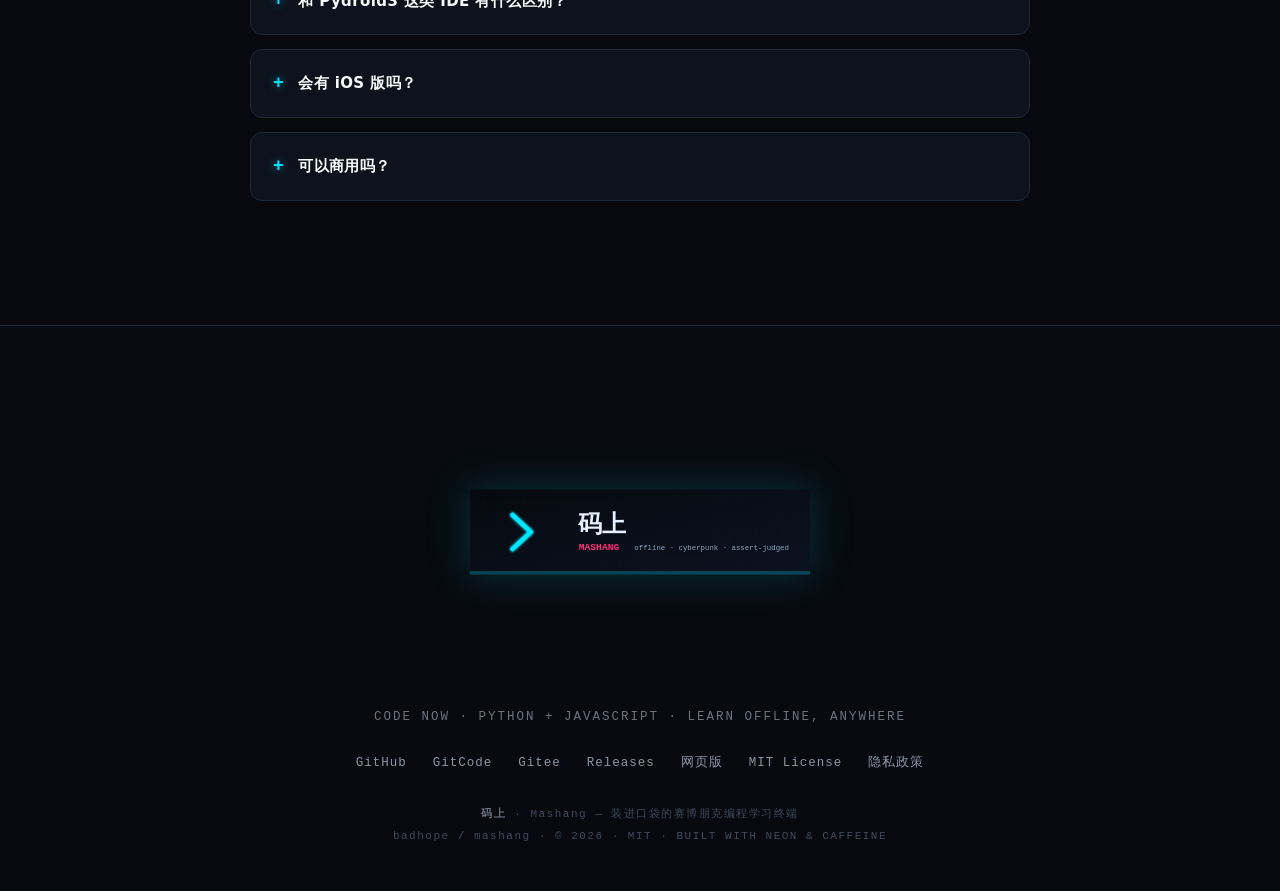
==== commit e5e8ec58: "release: 0.5.0 — Lua/SQL 运行时 + 各 6 讲语言包 + 语言中心与按需下载 新增 LuaJ 运行时（沙箱、指令钩子看门狗、REPL 续行与表达式回显）与 SQL 运行时（C" ====
--- a/docs/index.html
+++ b/docs/index.html
@@ -11,7 +11,7 @@
 <meta property="og:type" content="website">
 <meta property="og:site_name" content="码上 · Mashang">
 <meta property="og:title" content="码上 · Mashang — 装进口袋的赛博朋克编程学习终端">
-<meta property="og:description" content="内嵌 CPython 3.13 与 JavaScript 运行时的离线编程学习终端：38 讲闯关、assert 判题、变量快照、六段位成长。Android 7.0+，MIT 开源。">
+<meta property="og:description" content="内嵌 CPython 3.13、JavaScript、Lua、SQL 四个运行时的离线编程学习终端：38 讲闯关、assert 判题、变量快照、六段位成长。Android 7.0+，MIT 开源。">
 <meta property="og:url" content="https://badhope.github.io/mashang/">
 <meta property="og:image" content="https://badhope.github.io/mashang/assets/og.jpg">
 <meta property="og:image:width" content="1200">
@@ -21,7 +21,7 @@
 <meta name="twitter:description" content="CPython 3.13 装进口袋：38 讲课程 + assert 判题 + 变量快照，全离线。">
 <meta name="twitter:image" content="https://badhope.github.io/mashang/assets/og.jpg">
 <script type="application/ld+json">
-{"@context":"https://schema.org","@type":"SoftwareApplication","name":"码上 Mashang","operatingSystem":"Android 7.0+","applicationCategory":"EducationalApplication","offers":{"@type":"Offer","price":"0","priceCurrency":"CNY"},"license":"https://opensource.org/licenses/MIT","downloadUrl":"https://github.com/badhope/mashang/releases/latest","codeRepository":"https://github.com/badhope/mashang","description":"内嵌 CPython 3.13 与 JavaScript 运行时的离线编程学习终端，38 讲课程、assert 自动判题、变量快照与六段位成长。"}
+{"@context":"https://schema.org","@type":"SoftwareApplication","name":"码上 Mashang","operatingSystem":"Android 7.0+","applicationCategory":"EducationalApplication","offers":{"@type":"Offer","price":"0","priceCurrency":"CNY"},"license":"https://opensource.org/licenses/MIT","downloadUrl":"https://github.com/badhope/mashang/releases/latest","codeRepository":"https://github.com/badhope/mashang","description":"内嵌 CPython 3.13、JavaScript、Lua、SQL 四个运行时的离线编程学习终端，38 讲课程、assert 自动判题、变量快照与六段位成长。"}
 </script>
 <link rel="icon" href="data:image/svg+xml,%3Csvg xmlns='http://www.w3.org/2000/svg' viewBox='0 0 32 32'%3E%3Crect width='32' height='32' rx='6' fill='%2307090F'/%3E%3Ctext x='16' y='21' font-family='monospace' font-size='13' font-weight='700' fill='%2300E5FF' text-anchor='middle'%3E%E7%A0%81%3C/text%3E%3Crect x='6' y='25' width='20' height='2.5' fill='%2300FF9C'/%3E%3C/svg%3E">
 <style>
@@ -539,7 +539,7 @@
     <h1 class="sr-only">码上 Mashang — 离线编程学习终端</h1>
     <div class="hero-tag">码上，<em>就是马上。</em></div>
     <div class="hero-tag-en">CODE NOW · PYTHON + JAVASCRIPT · LEARN OFFLINE, ANYWHERE</div>
-    <div class="hero-sub">装进口袋的赛博朋克编程学习终端 —— 内嵌真·<b>CPython 3.13</b> 与 <b>JavaScript</b> 运行时，<b>核心学习零网络</b>：写码、运行、判题全在本机；另有同源<b>网页版</b>可直接试玩</div>
+    <div class="hero-sub">装进口袋的赛博朋克编程学习终端 —— 内嵌真·<b>CPython 3.13</b>、<b>JavaScript</b>、<b>Lua</b>、<b>SQL</b> 运行时，<b>核心学习零网络</b>：写码、运行、判题全在本机；另有同源<b>网页版</b>可直接试玩</div>
 
     <div class="hero-cta">
       <a class="btn btn-primary" href="https://github.com/badhope/mashang/releases/latest" target="_blank" rel="noopener">
@@ -655,7 +655,7 @@
       <div class="mod rv" style="--ac:var(--cyan);--ac-soft:rgba(0,229,255,.16);--ac-soft2:rgba(0,229,255,.5)">
         <div class="top"><span class="id">MOD-06</span><svg viewBox="0 0 24 24" fill="none" stroke-width="1.8" stroke-linecap="round"><path d="M12 2l9 5v10l-9 5-9-5V7z"/><path d="M12 12l9-5M12 12v10M12 12L3 7"/></svg></div>
         <h3>内容中枢</h3>
-        <p>课程包按需下载：<b>内建函数巡礼 + DSA 基础/进阶 + JavaScript 启程</b>（+17 讲），GitHub Pages / GitHub raw / GitCode 三级源 · SHA-256 校验。</p>
+        <p>课程包按需下载：<b>内建函数巡礼 + DSA 基础/进阶 + JavaScript / Lua / SQL 启程</b>（+29 讲），GitHub Pages / GitHub raw / GitCode 三级源 · SHA-256 校验。</p>
       </div>
       <div class="mod rv" style="--ac:var(--yel);--ac-soft:rgba(247,255,0,.14);--ac-soft2:rgba(247,255,0,.45)">
         <div class="top"><span class="id">MOD-07</span><svg viewBox="0 0 24 24" fill="none" stroke-width="1.8" stroke-linecap="round"><circle cx="12" cy="12" r="9"/><path d="M12 3a9 9 0 010 18z" fill="currentColor" stroke="none" opacity=".8"/></svg></div>
@@ -731,7 +731,7 @@
       <div class="bars">
         <div class="bar-row"><span class="bl">63 项 assert 判题（230 用例）</span><div class="bar-track"><div class="bar-fill" style="width:100%"></div></div><span class="bv">63</span></div>
         <div class="bar-row"><span class="bl">38 讲内置课程</span><div class="bar-track"><div class="bar-fill" style="width:60%"></div></div><span class="bv">38</span></div>
-        <div class="bar-row"><span class="bl">17 讲扩展包</span><div class="bar-track"><div class="bar-fill" style="width:27%"></div></div><span class="bv">17</span></div>
+        <div class="bar-row"><span class="bl">29 讲扩展包</span><div class="bar-track"><div class="bar-fill" style="width:43%"></div></div><span class="bv">29</span></div>
         <div class="bar-row"><span class="bl">8 大角斗场挑战</span><div class="bar-track"><div class="bar-fill" style="width:13%"></div></div><span class="bv">8</span></div>
       </div>
     </div>
@@ -755,7 +755,7 @@
         <div class="act"><span class="tag fin">第四幕 · 边界之外</span><span class="rng">27-30</span><span class="desc">资源管家 → 文件 IO → 自定义异常 → __main__ 守卫</span></div>
         <div class="act"><span class="tag plus">第五幕 · 生产实战</span><span class="rng">31-38</span><span class="desc">正则 → 类型提示 → 并发/异步 → 测试与工程化</span></div>
         <div class="act"><span class="tag plus">+ 角斗场 ARENA</span><span class="desc">8 大挑战（6 Python + 2 JavaScript，App 内可跑）· 霓虹计数器 / 回文侦测 / 密码防火墙…</span></div>
-        <div class="act"><span class="tag plus">+ 内容中枢 HUB</span><span class="desc">内建函数巡礼 1 讲 · DSA 基础/进阶各 5 讲 · JavaScript 启程 6 讲（共 +17 讲）</span></div>
+        <div class="act"><span class="tag plus">+ 内容中枢 HUB</span><span class="desc">内建函数巡礼 1 讲 · DSA 基础/进阶各 5 讲 · JavaScript / Lua / SQL 各 6 讲（共 +29 讲）</span></div>
       </div>
     </div>
     <p class="curr-foot rv">每一讲都包含：<b>可运行示例 + OUTPUT 预览 + 图示/表格 + 随堂一问 + assert 判题实战</b> —— 通关即掌握。</p>
@@ -953,7 +953,7 @@
 
   /* ---- boot log typing ---- */
   const BOOT=[
-    ['> 码上 BOOT SEQUENCE v0.4.1','c'],
+    ['> 码上 BOOT SEQUENCE v0.5.0','c'],
     ['> mounting /dev/python ............ <b>OK</b>',''],
     ['> curriculum: 38 lessons .......... <b>LOADED</b>',''],
     ['> assert judge .................... <b>ARMED</b>',''],
